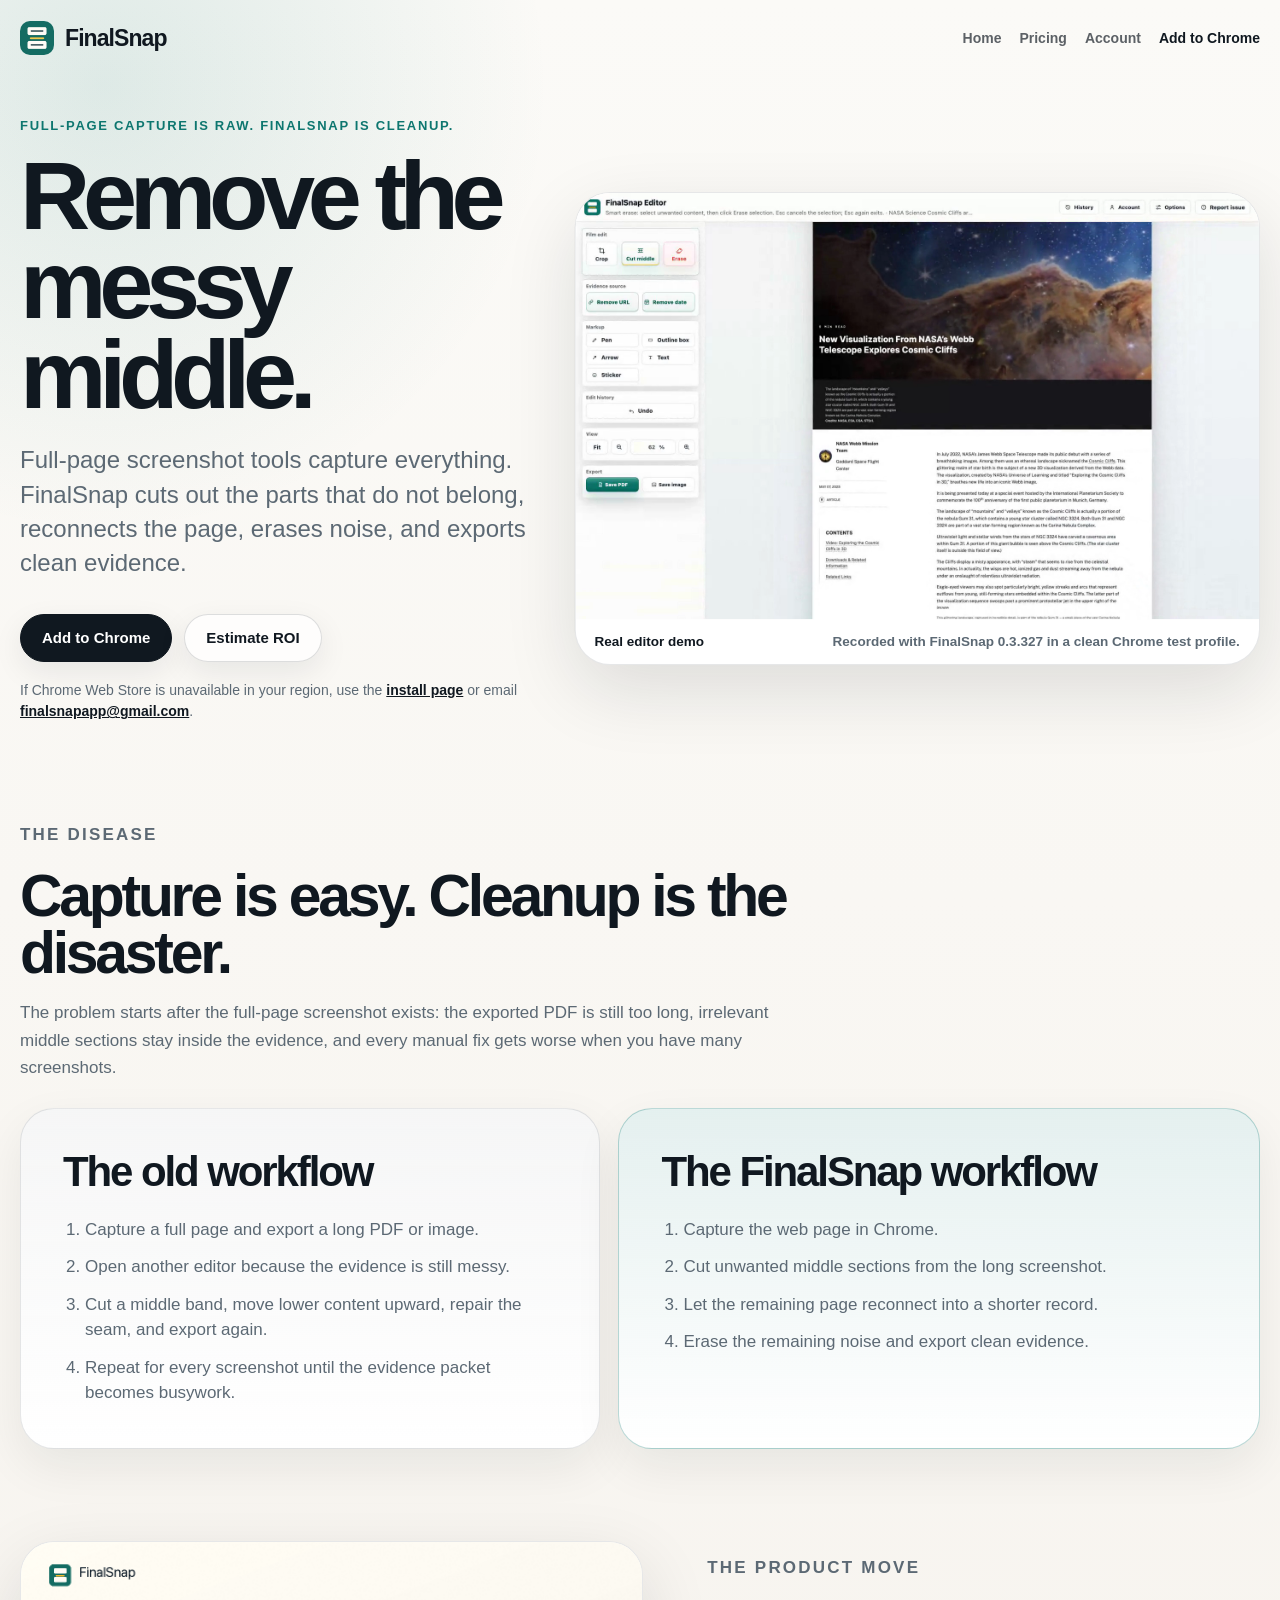
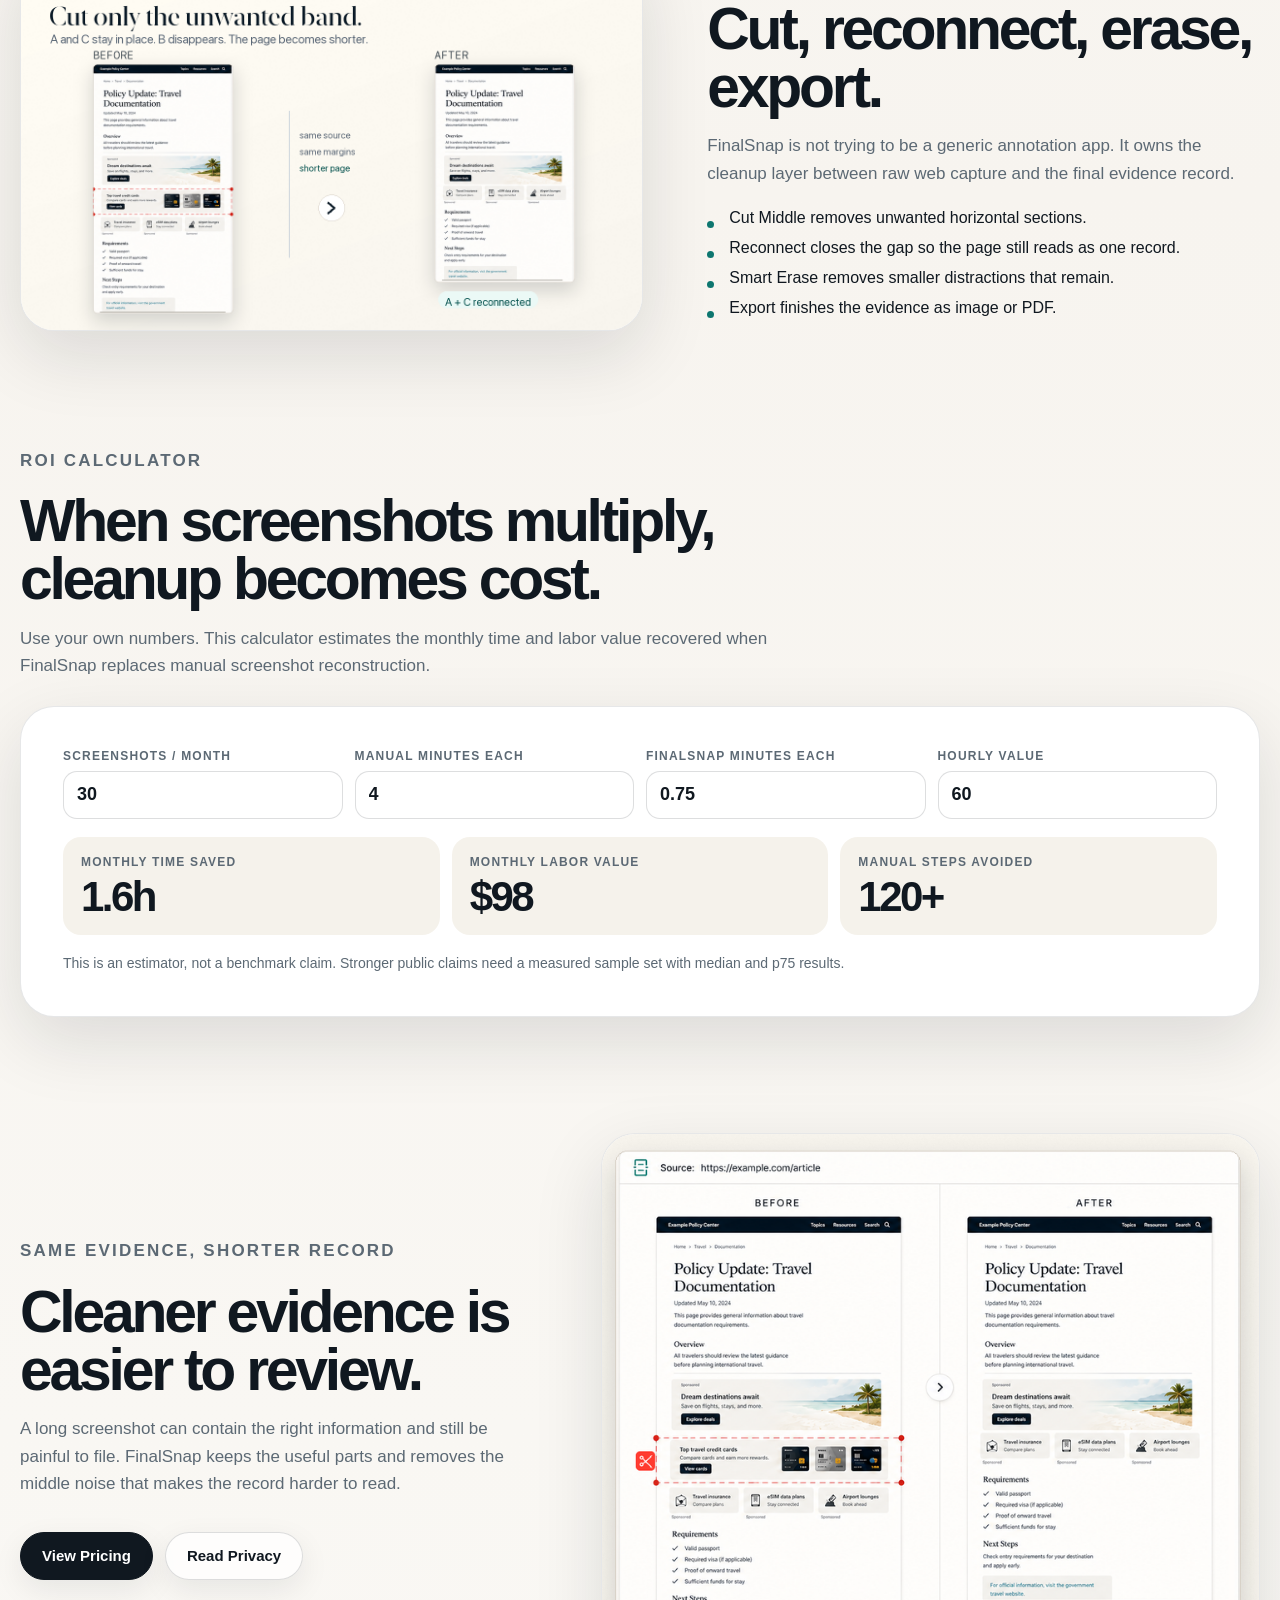
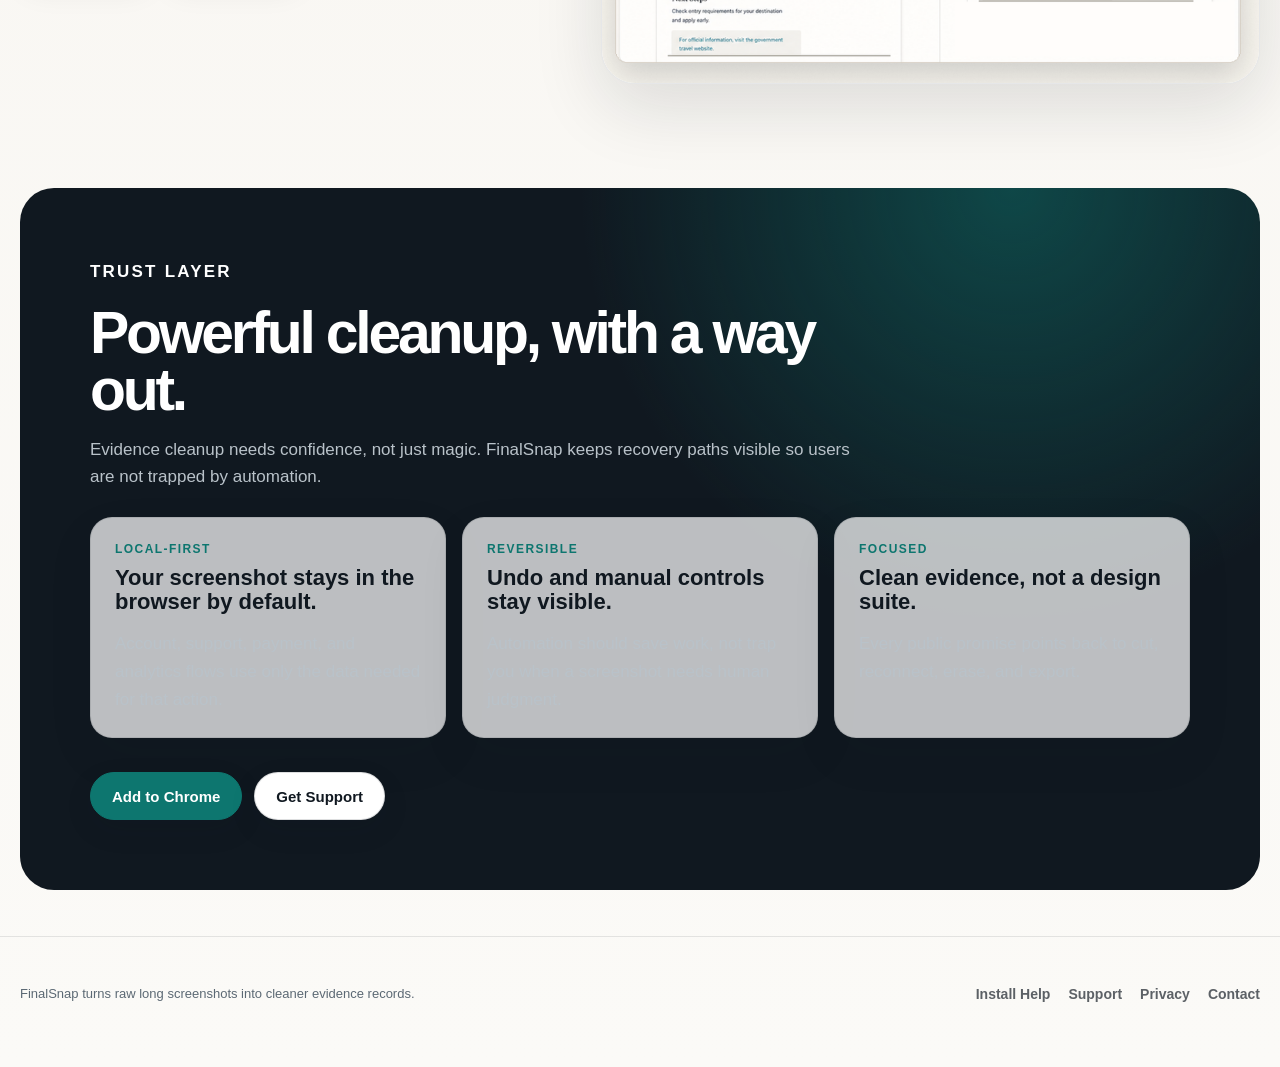
==== index.html @ 55976938 "Sync FinalSnap hero demo cache bust" ====
<!doctype html>
<html lang="en">
  <head>
    <meta charset="utf-8">
    <meta name="viewport" content="width=device-width, initial-scale=1">
    <title>FinalSnap | Remove the Messy Middle</title>
    <meta name="description" content="FinalSnap cleans long web screenshots: cut unwanted middle sections, reconnect the page, erase noise, and export evidence as PDF or image.">
    <link rel="canonical" href="https://finalsnap.cc/">
    <meta property="og:type" content="website">
    <meta property="og:title" content="FinalSnap | Remove the Messy Middle">
    <meta property="og:description" content="Full-page screenshots capture everything. FinalSnap turns them into clean evidence.">
    <meta property="og:url" content="https://finalsnap.cc/">
    <meta property="og:image" content="https://finalsnap.cc/assets/finalsnap-marquee.png">
    <meta name="twitter:card" content="summary_large_image">
    <meta name="twitter:title" content="FinalSnap | Remove the Messy Middle">
    <meta name="twitter:description" content="Cut, reconnect, erase, and export clean evidence from long web screenshots.">
    <meta name="twitter:image" content="https://finalsnap.cc/assets/finalsnap-marquee.png">
    <link rel="icon" href="assets/store-icon-128.png">
    <link rel="stylesheet" href="assets/site.css">
    <script type="application/ld+json">
      {
        "@context": "https://schema.org",
        "@type": "SoftwareApplication",
        "name": "FinalSnap",
        "applicationCategory": "BrowserApplication",
        "operatingSystem": "Chrome",
        "description": "FinalSnap cleans long web screenshots by cutting unwanted middle sections, reconnecting the page, erasing visual noise, and exporting evidence as PDF or image.",
        "image": "https://finalsnap.cc/assets/finalsnap-marquee.png",
        "url": "https://finalsnap.cc/",
        "softwareVersion": "0.3.327",
        "downloadUrl": "https://chromewebstore.google.com/detail/finalsnap/fbplgmgpdnogfbifbcmcadhfnnbcifcd",
        "offers": {
          "@type": "Offer",
          "price": "0",
          "priceCurrency": "USD"
        }
      }
    </script>
  </head>
  <body>
    <div class="site-shell">
      <header class="wrap">
        <nav class="site-nav" aria-label="Primary">
          <a class="brand" href="./" aria-label="FinalSnap home">
            <img src="assets/store-icon-128.png" alt="">
            <span>FinalSnap</span>
          </a>
          <div class="nav-links">
            <a href="./">Home</a>
            <a href="pricing.html">Pricing</a>
            <a href="https://finalsnap.cc/account?from=nav" data-account-link="nav">Account</a>
            <a class="store-link" href="https://chromewebstore.google.com/detail/finalsnap/fbplgmgpdnogfbifbcmcadhfnnbcifcd" rel="noopener">Add to Chrome</a>
          </div>
        </nav>
      </header>

      <main>
        <section id="demo" class="hero">
          <div class="wrap hero-grid">
            <div class="hero-copy">
              <p class="eyebrow">Full-page capture is raw. FinalSnap is cleanup.</p>
              <h1 class="display">Remove the messy middle.</h1>
              <p class="lead">
                Full-page screenshot tools capture everything. FinalSnap cuts
                out the parts that do not belong, reconnects the page, erases
                noise, and exports clean evidence.
              </p>
              <div class="actions">
                <a class="button primary" href="https://chromewebstore.google.com/detail/finalsnap/fbplgmgpdnogfbifbcmcadhfnnbcifcd" rel="noopener">Add to Chrome</a>
                <a class="button" href="#roi">Estimate ROI</a>
              </div>
              <p class="note">
                If Chrome Web Store is unavailable in your region, use the
                <a href="chrome-extension.html">install page</a> or email
                <a href="mailto:finalsnapapp@gmail.com?subject=FinalSnap%20install%20help">finalsnapapp@gmail.com</a>.
              </p>
            </div>
            <div class="media-card hero-demo" aria-label="FinalSnap real editor demo on a real webpage capture">
              <div class="media-zoom is-cinematic">
                <video autoplay muted loop playsinline poster="assets/finalsnap-real-plugin-demo-v1-poster.png?v=20260524-cut620-icons">
                  <source src="assets/finalsnap-real-plugin-demo-v1.mp4?v=20260524-cut620-icons" type="video/mp4">
                </video>
              </div>
              <div class="media-caption">
                <strong>Real editor demo</strong>
                <span>Recorded with FinalSnap 0.3.327 in a clean Chrome test profile.</span>
              </div>
            </div>
          </div>
        </section>

        <section class="section compact">
          <div class="wrap">
            <div class="section-heading">
              <p class="eyebrow">The disease</p>
              <h2>Capture is easy. Cleanup is the disaster.</h2>
              <p>
                The problem starts after the full-page screenshot exists:
                the exported PDF is still too long, irrelevant middle sections
                stay inside the evidence, and every manual fix gets worse when
                you have many screenshots.
              </p>
            </div>
            <div class="story-grid">
              <article class="story-panel negative">
                <h3>The old workflow</h3>
                <ol>
                  <li>Capture a full page and export a long PDF or image.</li>
                  <li>Open another editor because the evidence is still messy.</li>
                  <li>Cut a middle band, move lower content upward, repair the seam, and export again.</li>
                  <li>Repeat for every screenshot until the evidence packet becomes busywork.</li>
                </ol>
              </article>
              <article class="story-panel positive">
                <h3>The FinalSnap workflow</h3>
                <ol>
                  <li>Capture the web page in Chrome.</li>
                  <li>Cut unwanted middle sections from the long screenshot.</li>
                  <li>Let the remaining page reconnect into a shorter record.</li>
                  <li>Erase the remaining noise and export clean evidence.</li>
                </ol>
              </article>
            </div>
          </div>
        </section>

        <section class="section">
          <div class="wrap split reverse">
            <div class="media-card">
              <img src="assets/cut-reconnect-export.png" alt="FinalSnap workflow showing Cut Middle, reconnect, and export.">
            </div>
            <div class="split-copy">
              <p class="eyebrow">The product move</p>
              <h2>Cut, reconnect, erase, export.</h2>
              <p>
                FinalSnap is not trying to be a generic annotation app. It owns
                the cleanup layer between raw web capture and the final evidence
                record.
              </p>
              <ul class="bullets">
                <li>Cut Middle removes unwanted horizontal sections.</li>
                <li>Reconnect closes the gap so the page still reads as one record.</li>
                <li>Smart Erase removes smaller distractions that remain.</li>
                <li>Export finishes the evidence as image or PDF.</li>
              </ul>
            </div>
          </div>
        </section>

        <section id="roi" class="section">
          <div class="wrap">
            <div class="section-heading">
              <p class="eyebrow">ROI calculator</p>
              <h2>When screenshots multiply, cleanup becomes cost.</h2>
              <p>
                Use your own numbers. This calculator estimates the monthly
                time and labor value recovered when FinalSnap replaces manual
                screenshot reconstruction.
              </p>
            </div>
            <div class="roi-card">
              <div class="roi-grid">
                <div class="roi-field">
                  <label for="roiScreenshots">Screenshots / month</label>
                  <input id="roiScreenshots" type="number" min="1" value="30">
                </div>
                <div class="roi-field">
                  <label for="roiManual">Manual minutes each</label>
                  <input id="roiManual" type="number" min="0" step="0.25" value="4">
                </div>
                <div class="roi-field">
                  <label for="roiFinalSnap">FinalSnap minutes each</label>
                  <input id="roiFinalSnap" type="number" min="0" step="0.25" value="0.75">
                </div>
                <div class="roi-field">
                  <label for="roiRate">Hourly value</label>
                  <input id="roiRate" type="number" min="0" step="5" value="60">
                </div>
              </div>
              <div class="roi-results" aria-live="polite">
                <div class="roi-result">
                  <span>Monthly time saved</span>
                  <strong id="roiHours">1.6h</strong>
                </div>
                <div class="roi-result">
                  <span>Monthly labor value</span>
                  <strong id="roiValue">$98</strong>
                </div>
                <div class="roi-result">
                  <span>Manual steps avoided</span>
                  <strong id="roiSteps">120+</strong>
                </div>
              </div>
              <p class="note">
                This is an estimator, not a benchmark claim. Stronger public
                claims need a measured sample set with median and p75 results.
              </p>
            </div>
          </div>
        </section>

        <section class="section">
          <div class="wrap split">
            <div class="split-copy">
              <p class="eyebrow">Same evidence, shorter record</p>
              <h2>Cleaner evidence is easier to review.</h2>
              <p>
                A long screenshot can contain the right information and still be
                painful to file. FinalSnap keeps the useful parts and removes
                the middle noise that makes the record harder to read.
              </p>
              <div class="actions">
                <a class="button primary" href="pricing.html">View Pricing</a>
                <a class="button" href="privacy.html">Read Privacy</a>
              </div>
            </div>
            <div class="media-card">
              <img src="assets/before-after-comparison.png" alt="Before and after comparison showing a long screenshot turned into a shorter clean record.">
            </div>
          </div>
        </section>

        <section class="wrap">
          <div class="dark-band">
            <div class="section-heading">
              <p class="eyebrow">Trust layer</p>
              <h2>Powerful cleanup, with a way out.</h2>
              <p>
                Evidence cleanup needs confidence, not just magic. FinalSnap
                keeps recovery paths visible so users are not trapped by automation.
              </p>
            </div>
            <div class="card-grid">
              <article class="card">
                <span>Local-first</span>
                <h3>Your screenshot stays in the browser by default.</h3>
                <p>Account, support, payment, and analytics flows use only the data needed for that action.</p>
              </article>
              <article class="card">
                <span>Reversible</span>
                <h3>Undo and manual controls stay visible.</h3>
                <p>Automation should save work, not trap you when a screenshot needs human judgment.</p>
              </article>
              <article class="card">
                <span>Focused</span>
                <h3>Clean evidence, not a design suite.</h3>
                <p>Every public promise points back to cut, reconnect, erase, and export.</p>
              </article>
            </div>
            <div class="actions">
              <a class="button primary" href="https://chromewebstore.google.com/detail/finalsnap/fbplgmgpdnogfbifbcmcadhfnnbcifcd" rel="noopener">Add to Chrome</a>
              <a class="button" href="support.html">Get Support</a>
            </div>
          </div>
        </section>
      </main>

      <footer class="site-footer">
        <div class="wrap">
          <p class="fineprint">FinalSnap turns raw long screenshots into cleaner evidence records.</p>
          <div class="footer-links">
            <a href="chrome-extension.html">Install Help</a>
            <a href="support.html">Support</a>
            <a href="privacy.html">Privacy</a>
            <a href="mailto:finalsnapapp@gmail.com">Contact</a>
          </div>
        </div>
      </footer>
    </div>
    <script>
      (function () {
        var DEFAULT_ACCOUNT_SERVER = "https://finalsnap.cc";

        function normalizeBaseUrl(value) {
          try {
            var url = new URL(String(value || ""));
            if (url.protocol !== "http:" && url.protocol !== "https:") {
              return "";
            }
            return url.origin;
          } catch (_error) {
            return "";
          }
        }

        function isLoopbackOrigin(origin) {
          try {
            var url = new URL(String(origin || ""));
            var host = String(url.hostname || "").toLowerCase();
            return host === "localhost" || host === "127.0.0.1" || host === "::1";
          } catch (_error) {
            return false;
          }
        }

        function isPublicPageContext() {
          var host = String(window.location.hostname || "").toLowerCase();
          return host === "finalsnap.cc"
            || host === "www.finalsnap.cc"
            || host === "hummingbirdteam.github.io";
        }

        function resolveAccountServerBase() {
          var stored = "";
          try {
            stored = window.localStorage.getItem("finalsnapAccountServerBaseUrl") || "";
          } catch (_error) {
            stored = "";
          }
          var requested = normalizeBaseUrl(stored || DEFAULT_ACCOUNT_SERVER);
          if (isPublicPageContext() && isLoopbackOrigin(requested)) {
            return DEFAULT_ACCOUNT_SERVER;
          }
          return requested || DEFAULT_ACCOUNT_SERVER;
        }

        function buildAccountUrl(source) {
          var url = new URL("/account", resolveAccountServerBase());
          if (source) {
            url.searchParams.set("from", source);
          }
          return url.toString();
        }

        document.querySelectorAll("[data-account-link]").forEach(function (link) {
          link.href = buildAccountUrl(link.getAttribute("data-account-link") || "home");
        });

        var screenshots = document.getElementById("roiScreenshots");
        var manual = document.getElementById("roiManual");
        var finalsnap = document.getElementById("roiFinalSnap");
        var rate = document.getElementById("roiRate");
        var hours = document.getElementById("roiHours");
        var value = document.getElementById("roiValue");
        var steps = document.getElementById("roiSteps");

        function toNumber(input, fallback) {
          var parsed = Number(input && input.value);
          return Number.isFinite(parsed) ? Math.max(0, parsed) : fallback;
        }

        function updateRoi() {
          var count = toNumber(screenshots, 0);
          var manualMinutes = toNumber(manual, 0);
          var finalsnapMinutes = toNumber(finalsnap, 0);
          var hourlyRate = toNumber(rate, 0);
          var savedMinutes = Math.max(0, (manualMinutes - finalsnapMinutes) * count);
          var savedHours = savedMinutes / 60;
          var laborValue = savedHours * hourlyRate;
          var avoidedSteps = Math.round(count * 4);
          hours.textContent = savedHours >= 10 ? savedHours.toFixed(0) + "h" : savedHours.toFixed(1) + "h";
          value.textContent = "$" + Math.round(laborValue).toLocaleString();
          steps.textContent = avoidedSteps.toLocaleString() + "+";
        }

        [screenshots, manual, finalsnap, rate].forEach(function (input) {
          if (input) {
            input.addEventListener("input", updateRoi);
          }
        });
        updateRoi();
      }());
    </script>
  </body>
</html>
---- assets/site.css ----
:root {
  color-scheme: light;
  --ink: #101820;
  --muted: #5c6974;
  --soft: #edf1f4;
  --line: #dfe6eb;
  --paper: #fbfaf7;
  --card: #ffffff;
  --dark: #101820;
  --dark-muted: #b9c2c9;
  --accent: #0d766f;
  --accent-ink: #ffffff;
  --warm: #f4eee4;
  --radius-lg: 34px;
  --radius-md: 22px;
  --shadow: 0 24px 70px rgba(16, 24, 32, 0.12);
  --max: 1240px;
}

* {
  box-sizing: border-box;
}

html {
  scroll-behavior: smooth;
}

body {
  margin: 0;
  background:
    radial-gradient(circle at 8% 2%, rgba(13, 118, 111, 0.12), transparent 28rem),
    linear-gradient(180deg, #fbfaf7 0%, #f7f4ef 42%, #fbfaf7 100%);
  color: var(--ink);
  font-family: "Helvetica Neue", Helvetica, "Avenir Next", sans-serif;
}

img,
video {
  display: block;
  max-width: 100%;
}

a {
  color: inherit;
}

.site-shell {
  min-height: 100vh;
}

.wrap {
  width: min(var(--max), calc(100% - 40px));
  margin: 0 auto;
}

.site-nav {
  display: flex;
  align-items: center;
  justify-content: space-between;
  min-height: 76px;
  gap: 22px;
}

.brand {
  display: inline-flex;
  align-items: center;
  gap: 11px;
  color: var(--ink);
  font-size: 23px;
  font-weight: 800;
  letter-spacing: -0.04em;
  text-decoration: none;
}

.brand img {
  width: 34px;
  height: 34px;
  border-radius: 10px;
}

.nav-links,
.footer-links {
  display: flex;
  align-items: center;
  flex-wrap: wrap;
  justify-content: flex-end;
  gap: 18px;
}

.nav-links a,
.footer-links a {
  color: rgba(16, 24, 32, 0.68);
  font-size: 14px;
  font-weight: 700;
  text-decoration: none;
}

.nav-links a:hover,
.footer-links a:hover {
  color: var(--ink);
}

.nav-links .store-link {
  color: var(--ink);
}

.hero {
  padding: 42px 0 64px;
}

.hero-grid,
.split {
  display: grid;
  grid-template-columns: minmax(0, 0.88fr) minmax(380px, 1.12fr);
  align-items: center;
  gap: clamp(28px, 5vw, 72px);
}

.hero-copy {
  max-width: 650px;
}

.eyebrow {
  margin: 0 0 18px;
  color: var(--accent);
  font-size: 13px;
  font-weight: 900;
  letter-spacing: 0.13em;
  text-transform: uppercase;
}

.display {
  margin: 0;
  color: var(--ink);
  font-family: "Helvetica Neue", Helvetica, "Avenir Next", sans-serif;
  font-size: clamp(54px, 7.6vw, 106px);
  font-weight: 800;
  letter-spacing: -0.075em;
  line-height: 0.92;
}

.page-title {
  margin: 0;
  color: var(--ink);
  font-family: "Helvetica Neue", Helvetica, "Avenir Next", sans-serif;
  font-size: clamp(42px, 6vw, 82px);
  font-weight: 900;
  letter-spacing: -0.06em;
  line-height: 0.95;
}

.lead {
  margin: 24px 0 0;
  max-width: 660px;
  color: var(--muted);
  font-size: clamp(19px, 2vw, 24px);
  line-height: 1.42;
}

.actions {
  display: flex;
  flex-wrap: wrap;
  gap: 12px;
  margin: 34px 0 0;
}

.button {
  display: inline-flex;
  align-items: center;
  justify-content: center;
  min-height: 48px;
  padding: 0 21px;
  border: 1px solid rgba(16, 24, 32, 0.14);
  border-radius: 999px;
  background: rgba(255, 255, 255, 0.72);
  color: var(--ink);
  font-size: 15px;
  font-weight: 800;
  text-decoration: none;
  box-shadow: 0 10px 30px rgba(16, 24, 32, 0.08);
}

.button.primary {
  border-color: var(--dark);
  background: var(--dark);
  color: #fff;
}

.button.accent {
  border-color: var(--accent);
  background: var(--accent);
  color: var(--accent-ink);
}

.button:hover {
  transform: translateY(-1px);
}

.note {
  margin: 18px 0 0;
  color: var(--muted);
  font-size: 14px;
  line-height: 1.55;
}

.note a {
  color: var(--ink);
  font-weight: 800;
}

.media-card {
  overflow: hidden;
  border: 1px solid rgba(16, 24, 32, 0.1);
  border-radius: var(--radius-lg);
  background: #fff;
  box-shadow: var(--shadow);
}

.media-card video,
.media-card img {
  width: 100%;
  height: auto;
}

.hero-demo {
  transform: translateY(8px) scale(1.04);
  transform-origin: center right;
}

.media-zoom {
  overflow: hidden;
  background: #fff;
}

.media-zoom video {
  transform: scale(1.16);
  transform-origin: center;
}

.media-zoom.is-cinematic video {
  transform: none;
}

.media-caption {
  display: flex;
  align-items: center;
  justify-content: space-between;
  gap: 16px;
  padding: 14px 18px;
  color: var(--muted);
  font-size: 13px;
  font-weight: 700;
}

.media-caption strong {
  color: var(--ink);
}

.section {
  padding: 58px 0;
}

.section.compact {
  padding: 34px 0;
}

.section-heading {
  max-width: 780px;
  margin-bottom: 26px;
}

.section-heading h2,
.split-copy h2,
.legal h2 {
  margin: 0;
  color: var(--ink);
  font-family: "Helvetica Neue", Helvetica, "Avenir Next", sans-serif;
  font-size: clamp(32px, 4.6vw, 60px);
  font-weight: 900;
  letter-spacing: -0.055em;
  line-height: 0.98;
}

.section-heading p,
.split-copy p,
.card p,
.plan p,
.legal p,
.legal li {
  color: var(--muted);
  font-size: 17px;
  line-height: 1.62;
}

.proof-strip {
  display: grid;
  grid-template-columns: repeat(4, 1fr);
  gap: 12px;
  margin-top: 40px;
}

.story-grid {
  display: grid;
  grid-template-columns: minmax(0, 0.95fr) minmax(0, 1.05fr);
  gap: 18px;
}

.story-panel {
  border: 1px solid rgba(16, 24, 32, 0.1);
  border-radius: var(--radius-lg);
  background: rgba(255, 255, 255, 0.74);
  padding: clamp(24px, 4vw, 42px);
  box-shadow: 0 18px 48px rgba(16, 24, 32, 0.07);
}

.story-panel.negative {
  background:
    linear-gradient(180deg, rgba(16, 24, 32, 0.04), rgba(255, 255, 255, 0.72)),
    #fff;
}

.story-panel.positive {
  border-color: rgba(13, 118, 111, 0.28);
  background:
    linear-gradient(180deg, rgba(13, 118, 111, 0.11), rgba(255, 255, 255, 0.74)),
    #fff;
}

.story-panel h3 {
  margin: 0;
  font-size: clamp(26px, 4vw, 42px);
  line-height: 1;
  letter-spacing: -0.05em;
}

.story-panel ol,
.story-panel ul {
  margin: 24px 0 0;
  padding-left: 22px;
}

.story-panel li {
  margin-top: 12px;
  color: var(--muted);
  font-size: 17px;
  line-height: 1.5;
}

.roi-card {
  border: 1px solid rgba(16, 24, 32, 0.1);
  border-radius: var(--radius-lg);
  background: #fff;
  padding: clamp(24px, 4vw, 42px);
  box-shadow: var(--shadow);
}

.roi-grid {
  display: grid;
  grid-template-columns: repeat(4, 1fr);
  gap: 12px;
}

.roi-field {
  display: grid;
  gap: 8px;
}

.roi-field label {
  color: var(--muted);
  font-size: 12px;
  font-weight: 900;
  letter-spacing: 0.1em;
  text-transform: uppercase;
}

.roi-field input {
  width: 100%;
  min-height: 48px;
  border: 1px solid rgba(16, 24, 32, 0.14);
  border-radius: 14px;
  padding: 0 13px;
  color: var(--ink);
  font: inherit;
  font-size: 18px;
  font-weight: 800;
}

.roi-results {
  display: grid;
  grid-template-columns: repeat(3, 1fr);
  gap: 12px;
  margin-top: 18px;
}

.roi-result {
  border-radius: 18px;
  background: #f5f2eb;
  padding: 18px;
}

.roi-result span {
  display: block;
  color: var(--muted);
  font-size: 12px;
  font-weight: 900;
  letter-spacing: 0.1em;
  text-transform: uppercase;
}

.roi-result strong {
  display: block;
  margin-top: 8px;
  color: var(--ink);
  font-size: clamp(25px, 4vw, 42px);
  letter-spacing: -0.06em;
  line-height: 0.95;
}

.proof-item,
.card,
.plan,
.summary-card {
  border: 1px solid rgba(16, 24, 32, 0.1);
  border-radius: var(--radius-md);
  background: rgba(255, 255, 255, 0.72);
  box-shadow: 0 18px 48px rgba(16, 24, 32, 0.07);
}

.proof-item {
  padding: 18px;
}

.proof-item span,
.card span,
.plan .label {
  display: block;
  margin-bottom: 10px;
  color: var(--accent);
  font-size: 12px;
  font-weight: 900;
  letter-spacing: 0.12em;
  text-transform: uppercase;
}

.proof-item strong,
.card h3,
.plan h2,
.summary-card strong {
  display: block;
  margin: 0;
  color: var(--ink);
  font-size: 22px;
  line-height: 1.08;
}

.proof-item p {
  margin: 10px 0 0;
  color: var(--muted);
  font-size: 14px;
  line-height: 1.45;
}

.card-grid,
.plan-grid,
.summary-grid {
  display: grid;
  grid-template-columns: repeat(3, 1fr);
  gap: 16px;
}

.card,
.plan,
.summary-card {
  padding: 24px;
}

.card p,
.plan p,
.summary-card p {
  margin-bottom: 0;
}

.split.reverse {
  grid-template-columns: minmax(360px, 1.06fr) minmax(0, 0.94fr);
}

.dark-band {
  margin: 46px 0;
  padding: clamp(34px, 6vw, 70px);
  border-radius: var(--radius-lg);
  background:
    radial-gradient(circle at 80% 0%, rgba(13, 118, 111, 0.5), transparent 27rem),
    #101820;
  color: #fff;
  overflow: hidden;
}

.dark-band h2,
.dark-band .eyebrow {
  color: #fff;
}

.dark-band p,
.dark-band li {
  color: var(--dark-muted);
}

.dark-band .button {
  background: #fff;
  color: var(--ink);
}

.dark-band .button.primary {
  background: var(--accent);
  border-color: var(--accent);
  color: #fff;
}

.bullets {
  margin: 22px 0 0;
  padding: 0;
  list-style: none;
}

.bullets li {
  margin-top: 12px;
  padding-left: 22px;
  position: relative;
}

.bullets li::before {
  content: "";
  position: absolute;
  left: 0;
  top: 0.72em;
  width: 7px;
  height: 7px;
  border-radius: 50%;
  background: var(--accent);
}

.plan {
  display: flex;
  flex-direction: column;
  min-height: 100%;
}

.plan.featured {
  background:
    linear-gradient(180deg, rgba(13, 118, 111, 0.1), rgba(255, 255, 255, 0.78)),
    #fff;
  border-color: rgba(13, 118, 111, 0.28);
}

.price-line {
  margin: 18px 0 0;
  font-size: 38px;
  font-weight: 900;
  letter-spacing: -0.05em;
}

.price-line span {
  color: var(--muted);
  font-size: 15px;
  font-weight: 800;
  letter-spacing: 0;
}

.plan .actions {
  margin-top: auto;
  padding-top: 26px;
}

.comparison {
  width: 100%;
  border-collapse: collapse;
  overflow: hidden;
  border: 1px solid rgba(16, 24, 32, 0.1);
  border-radius: var(--radius-md);
  background: rgba(255, 255, 255, 0.78);
  box-shadow: 0 18px 48px rgba(16, 24, 32, 0.07);
}

.comparison th,
.comparison td {
  padding: 17px 18px;
  border-bottom: 1px solid rgba(16, 24, 32, 0.08);
  color: var(--muted);
  text-align: left;
  vertical-align: top;
  font-size: 15px;
  line-height: 1.5;
}

.comparison th {
  color: var(--ink);
  font-size: 13px;
  font-weight: 900;
  letter-spacing: 0.1em;
  text-transform: uppercase;
}

.comparison tr:last-child td {
  border-bottom: 0;
}

.comparison strong {
  color: var(--ink);
}

.legal {
  max-width: 890px;
  margin: 0 auto;
  padding-bottom: 60px;
}

.legal section {
  padding: 26px 0;
  border-bottom: 1px solid rgba(16, 24, 32, 0.1);
}

.legal h2 {
  font-size: clamp(28px, 4vw, 44px);
}

.legal ul {
  padding-left: 22px;
}

.site-footer {
  padding: 34px 0 50px;
  border-top: 1px solid rgba(16, 24, 32, 0.1);
}

.site-footer .wrap {
  display: flex;
  align-items: center;
  justify-content: space-between;
  gap: 20px;
}

.fineprint {
  color: var(--muted);
  font-size: 13px;
  line-height: 1.5;
}

@media (max-width: 900px) {
  .site-nav {
    align-items: flex-start;
    flex-direction: column;
    padding: 18px 0 6px;
  }

  .nav-links {
    justify-content: flex-start;
    gap: 13px;
  }

  .hero-grid,
  .split,
  .split.reverse {
    grid-template-columns: 1fr;
  }

  .hero-demo {
    transform: none;
  }

  .proof-strip,
  .card-grid,
  .plan-grid,
  .summary-grid,
  .story-grid,
  .roi-grid,
  .roi-results {
    grid-template-columns: 1fr;
  }

  .site-footer .wrap {
    align-items: flex-start;
    flex-direction: column;
  }

  .footer-links {
    justify-content: flex-start;
  }
}

@media (max-width: 560px) {
  .wrap {
    width: min(100% - 28px, var(--max));
  }

  .hero {
    padding-top: 24px;
  }

  .display {
    font-size: clamp(54px, 19vw, 82px);
  }

  .button {
    width: 100%;
  }

  .media-caption {
    align-items: flex-start;
    flex-direction: column;
  }

  .comparison {
    display: block;
    overflow-x: auto;
    white-space: nowrap;
  }
}
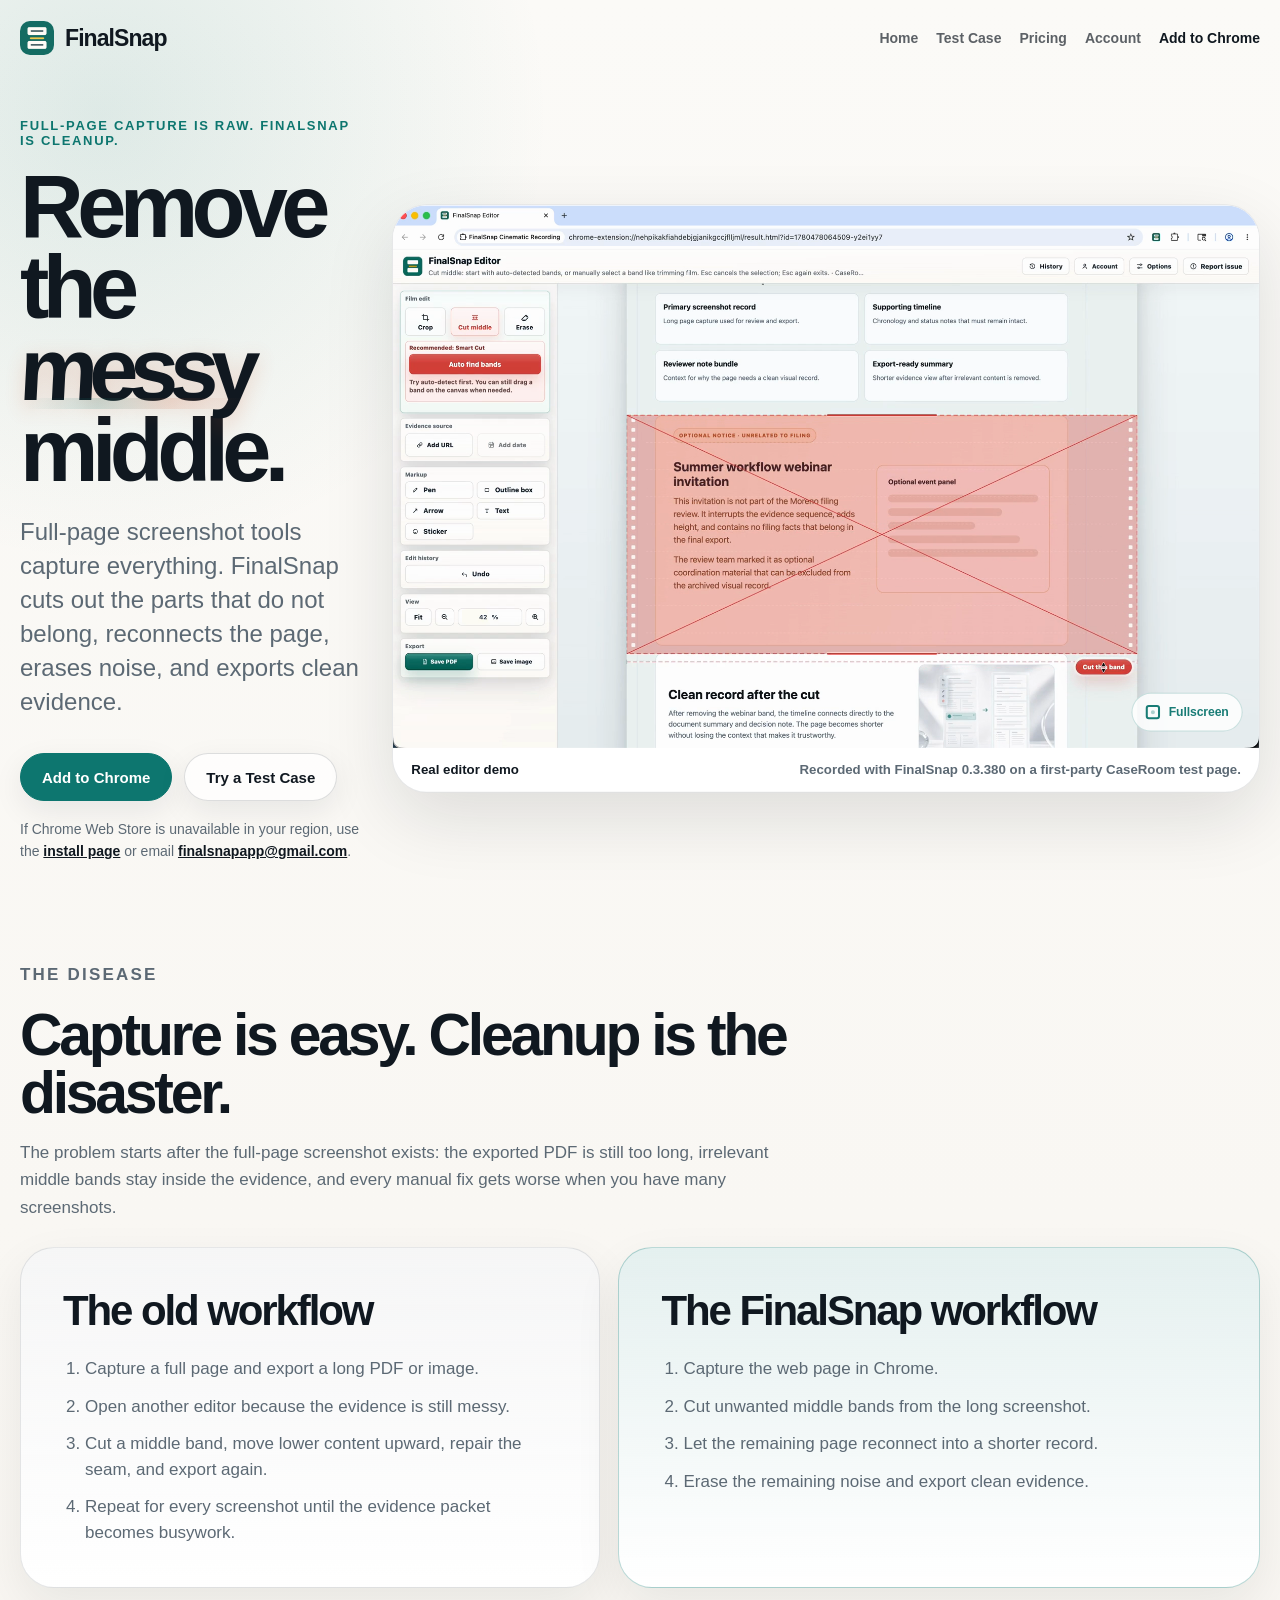
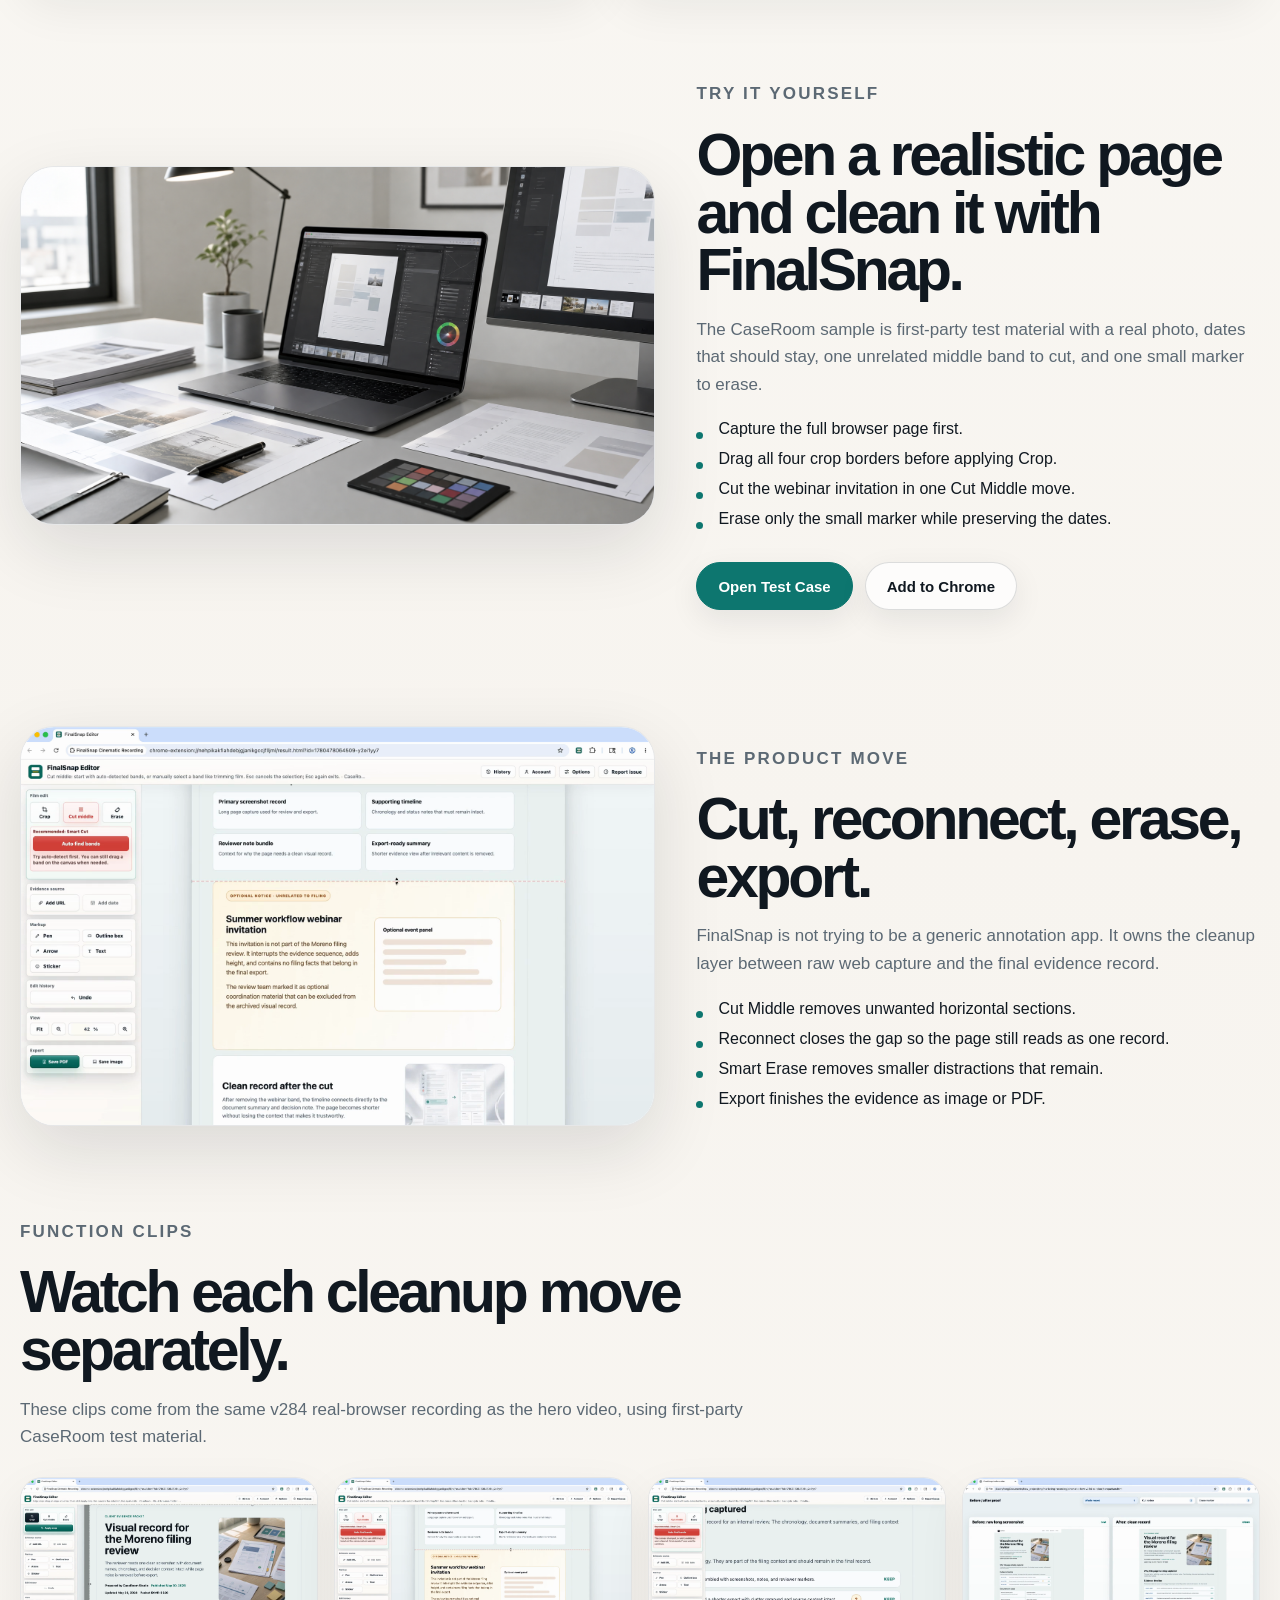
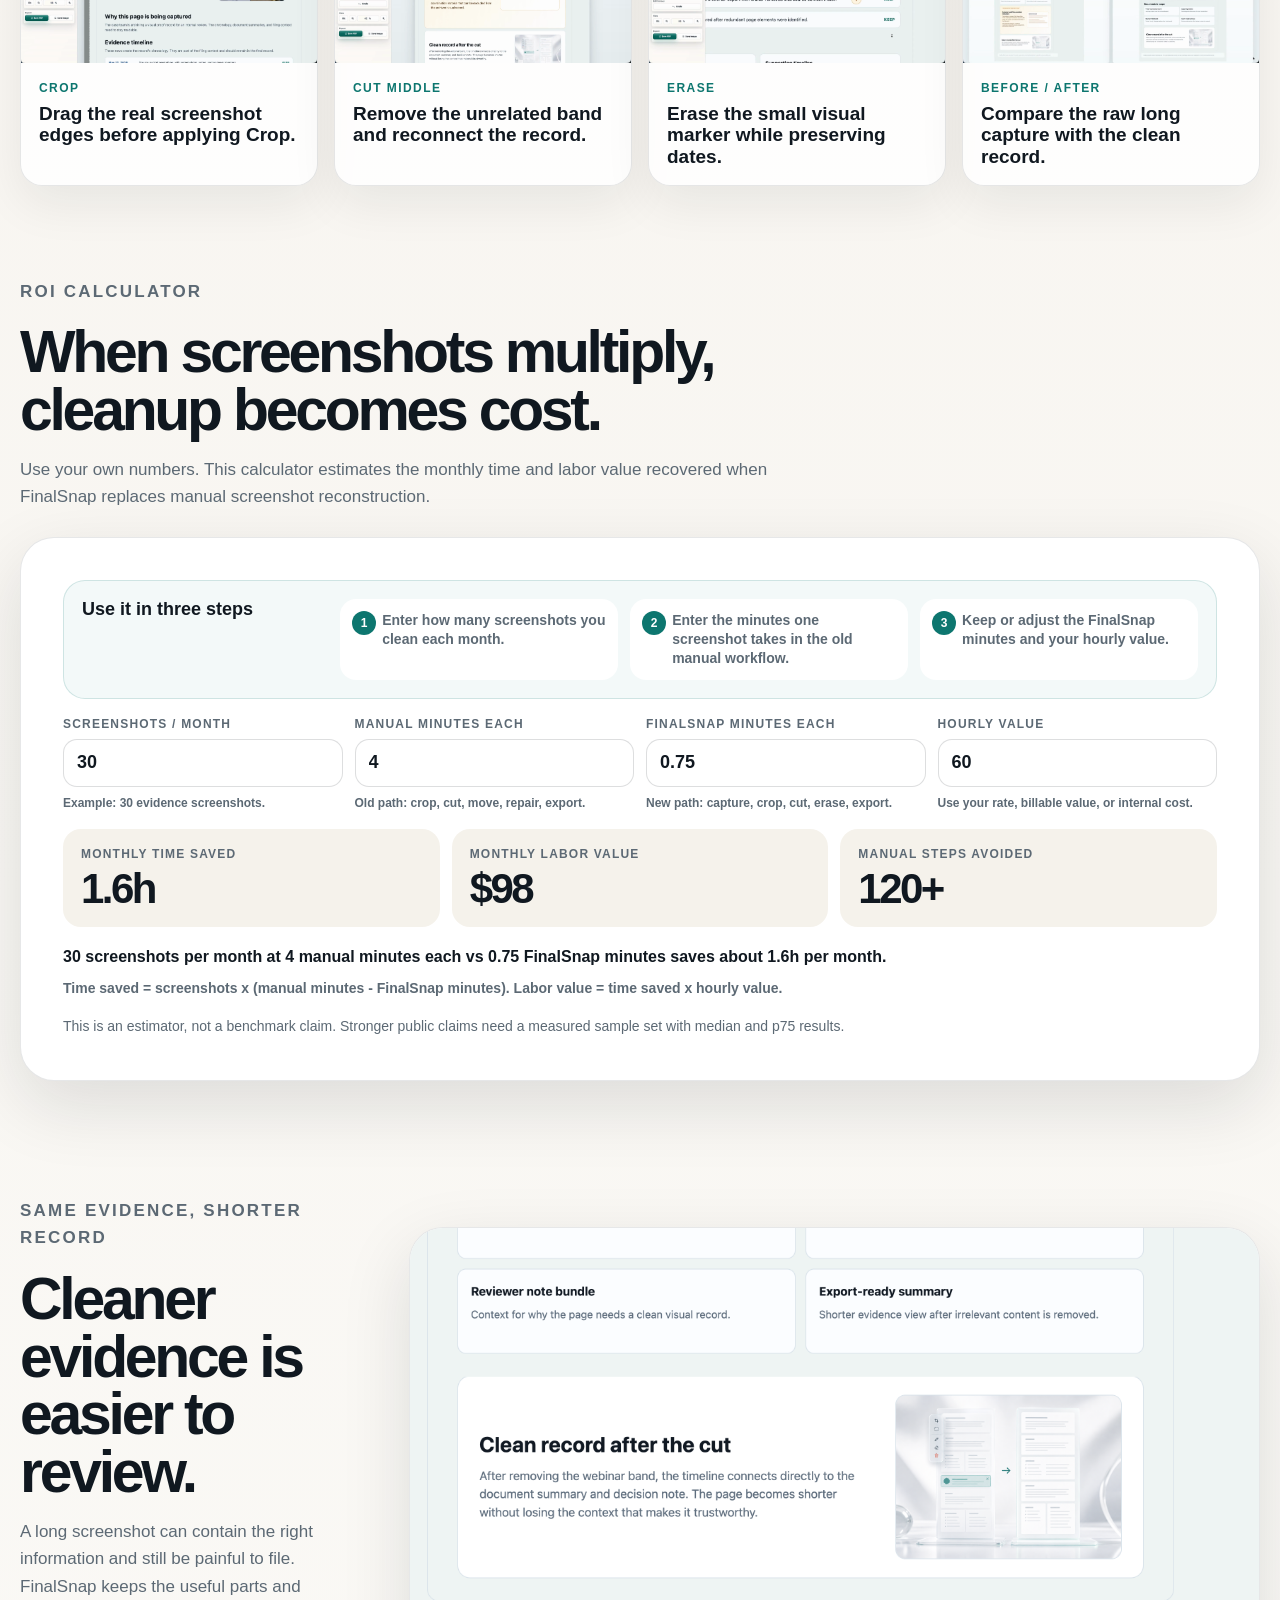
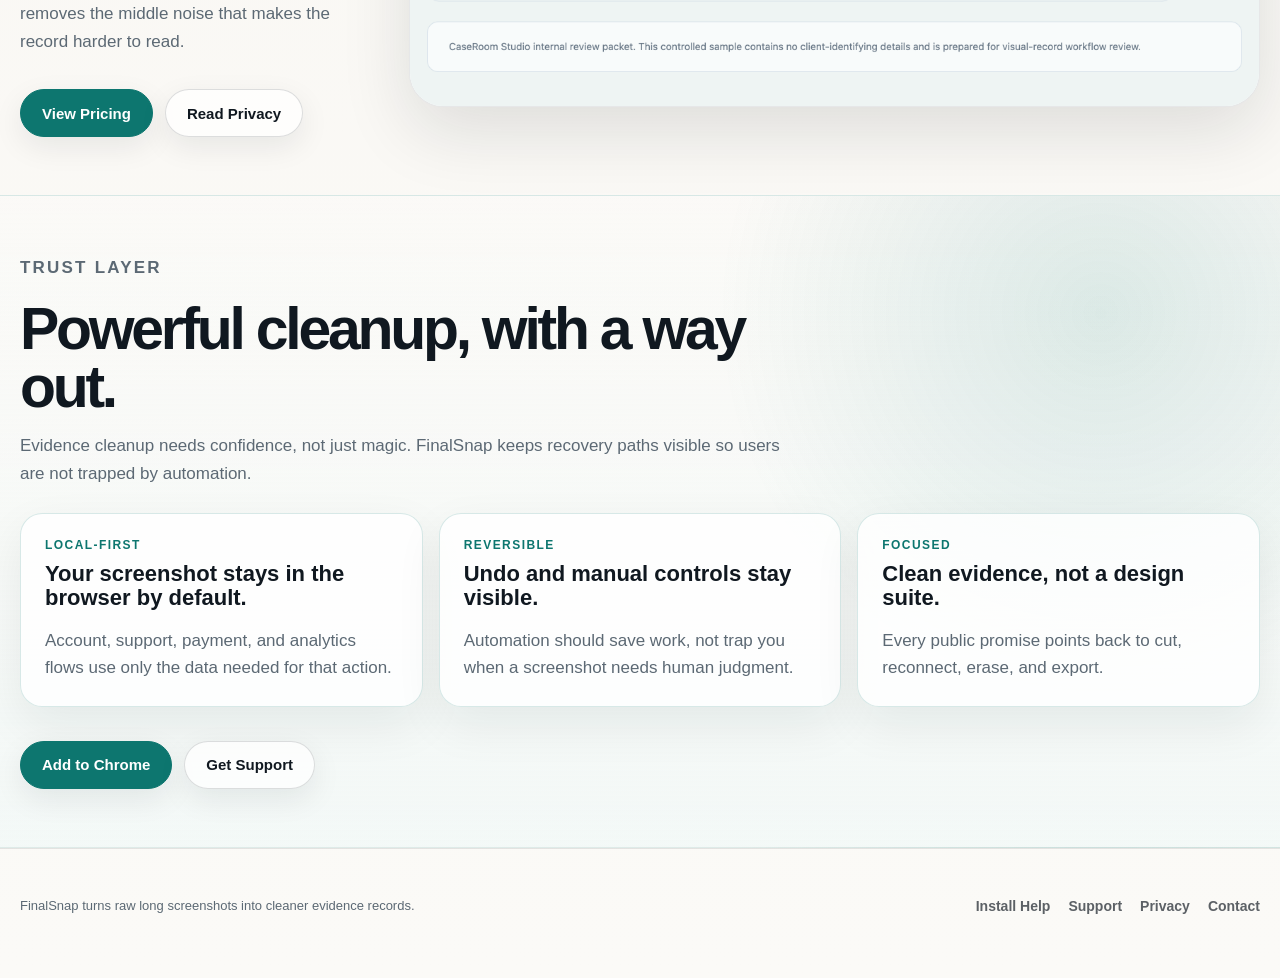
==== commit 430c01dd: "Sync v284 CaseRoom public site assets" ====
--- a/index.html
+++ b/index.html
@@ -4,7 +4,7 @@
     <meta charset="utf-8">
     <meta name="viewport" content="width=device-width, initial-scale=1">
     <title>FinalSnap | Remove the Messy Middle</title>
-    <meta name="description" content="FinalSnap cleans long web screenshots: cut unwanted middle sections, reconnect the page, erase noise, and export evidence as PDF or image.">
+    <meta name="description" content="FinalSnap cleans long web screenshots: cut unwanted middle bands, reconnect the page, erase noise, and export evidence as PDF or image.">
     <link rel="canonical" href="https://finalsnap.cc/">
     <meta property="og:type" content="website">
     <meta property="og:title" content="FinalSnap | Remove the Messy Middle">
@@ -16,7 +16,7 @@
     <meta name="twitter:description" content="Cut, reconnect, erase, and export clean evidence from long web screenshots.">
     <meta name="twitter:image" content="https://finalsnap.cc/assets/finalsnap-marquee.png">
     <link rel="icon" href="assets/store-icon-128.png">
-    <link rel="stylesheet" href="assets/site.css">
+    <link rel="stylesheet" href="assets/site.css?v=20260603-v284-site-audit">
     <script type="application/ld+json">
       {
         "@context": "https://schema.org",
@@ -24,10 +24,10 @@
         "name": "FinalSnap",
         "applicationCategory": "BrowserApplication",
         "operatingSystem": "Chrome",
-        "description": "FinalSnap cleans long web screenshots by cutting unwanted middle sections, reconnecting the page, erasing visual noise, and exporting evidence as PDF or image.",
+        "description": "FinalSnap cleans long web screenshots by cutting unwanted middle bands, reconnecting the page, erasing visual noise, and exporting evidence as PDF or image.",
         "image": "https://finalsnap.cc/assets/finalsnap-marquee.png",
         "url": "https://finalsnap.cc/",
-        "softwareVersion": "0.3.327",
+        "softwareVersion": "0.3.380",
         "downloadUrl": "https://chromewebstore.google.com/detail/finalsnap/fbplgmgpdnogfbifbcmcadhfnnbcifcd",
         "offers": {
           "@type": "Offer",
@@ -47,6 +47,7 @@
           </a>
           <div class="nav-links">
             <a href="./">Home</a>
+            <a href="cases/caseroom-visual-record/index.html">Test Case</a>
             <a href="pricing.html">Pricing</a>
             <a href="https://finalsnap.cc/account?from=nav" data-account-link="nav">Account</a>
             <a class="store-link" href="https://chromewebstore.google.com/detail/finalsnap/fbplgmgpdnogfbifbcmcadhfnnbcifcd" rel="noopener">Add to Chrome</a>
@@ -59,7 +60,11 @@
           <div class="wrap hero-grid">
             <div class="hero-copy">
               <p class="eyebrow">Full-page capture is raw. FinalSnap is cleanup.</p>
-              <h1 class="display">Remove the messy middle.</h1>
+              <h1 class="display">
+                <span>Remove</span>
+                <span>the <span class="messy-word" data-word="messy">messy</span></span>
+                <span>middle.</span>
+              </h1>
               <p class="lead">
                 Full-page screenshot tools capture everything. FinalSnap cuts
                 out the parts that do not belong, reconnects the page, erases
@@ -67,7 +72,7 @@
               </p>
               <div class="actions">
                 <a class="button primary" href="https://chromewebstore.google.com/detail/finalsnap/fbplgmgpdnogfbifbcmcadhfnnbcifcd" rel="noopener">Add to Chrome</a>
-                <a class="button" href="#roi">Estimate ROI</a>
+                <a class="button" href="cases/caseroom-visual-record/index.html">Try a Test Case</a>
               </div>
               <p class="note">
                 If Chrome Web Store is unavailable in your region, use the
@@ -75,15 +80,19 @@
                 <a href="mailto:finalsnapapp@gmail.com?subject=FinalSnap%20install%20help">finalsnapapp@gmail.com</a>.
               </p>
             </div>
-            <div class="media-card hero-demo" aria-label="FinalSnap real editor demo on a real webpage capture">
-              <div class="media-zoom is-cinematic">
-                <video autoplay muted loop playsinline poster="assets/finalsnap-real-plugin-demo-v1-poster.png?v=20260524-cut620-icons">
-                  <source src="assets/finalsnap-real-plugin-demo-v1.mp4?v=20260524-cut620-icons" type="video/mp4">
+            <div class="media-card hero-demo" aria-label="FinalSnap real editor demo on a first-party CaseRoom test page capture">
+              <div class="media-zoom is-cinematic hero-video-stage">
+                <video autoplay muted loop playsinline poster="assets/finalsnap-caseroom-workflow-v284-poster.png?v=20260603-v284">
+                  <source src="assets/finalsnap-caseroom-workflow-v284.mp4?v=20260603-v284" type="video/mp4">
                 </video>
+                <button class="video-fullscreen" type="button" aria-label="Watch FinalSnap demo fullscreen" data-fullscreen-target=".hero-video-stage">
+                  <span aria-hidden="true" class="fullscreen-corners"></span>
+                  <span>Fullscreen</span>
+                </button>
               </div>
               <div class="media-caption">
                 <strong>Real editor demo</strong>
-                <span>Recorded with FinalSnap 0.3.327 in a clean Chrome test profile.</span>
+                <span>Recorded with FinalSnap 0.3.380 on a first-party CaseRoom test page.</span>
               </div>
             </div>
           </div>
@@ -96,7 +105,7 @@
               <h2>Capture is easy. Cleanup is the disaster.</h2>
               <p>
                 The problem starts after the full-page screenshot exists:
-                the exported PDF is still too long, irrelevant middle sections
+                the exported PDF is still too long, irrelevant middle bands
                 stay inside the evidence, and every manual fix gets worse when
                 you have many screenshots.
               </p>
@@ -115,7 +124,7 @@
                 <h3>The FinalSnap workflow</h3>
                 <ol>
                   <li>Capture the web page in Chrome.</li>
-                  <li>Cut unwanted middle sections from the long screenshot.</li>
+                  <li>Cut unwanted middle bands from the long screenshot.</li>
                   <li>Let the remaining page reconnect into a shorter record.</li>
                   <li>Erase the remaining noise and export clean evidence.</li>
                 </ol>
@@ -127,7 +136,34 @@
         <section class="section">
           <div class="wrap split reverse">
             <div class="media-card">
-              <img src="assets/cut-reconnect-export.png" alt="FinalSnap workflow showing Cut Middle, reconnect, and export.">
+              <img src="cases/caseroom-visual-record/assets/studio-editorial-wide.png" alt="CaseRoom sample page for testing FinalSnap crop, cut, erase, and export.">
+            </div>
+            <div class="split-copy">
+              <p class="eyebrow">Try it yourself</p>
+              <h2 class="case-section-title">Open a realistic page and clean it with FinalSnap.</h2>
+              <p>
+                The CaseRoom sample is first-party test material with a real
+                photo, dates that should stay, one unrelated middle band to cut,
+                and one small marker to erase.
+              </p>
+              <ul class="bullets">
+                <li>Capture the full browser page first.</li>
+                <li>Drag all four crop borders before applying Crop.</li>
+                <li>Cut the webinar invitation in one Cut Middle move.</li>
+                <li>Erase only the small marker while preserving the dates.</li>
+              </ul>
+              <div class="actions">
+                <a class="button primary" href="cases/caseroom-visual-record/index.html">Open Test Case</a>
+                <a class="button" href="https://chromewebstore.google.com/detail/finalsnap/fbplgmgpdnogfbifbcmcadhfnnbcifcd" rel="noopener">Add to Chrome</a>
+              </div>
+            </div>
+          </div>
+        </section>
+
+        <section class="section">
+          <div class="wrap split reverse">
+            <div class="media-card">
+              <img src="assets/finalsnap-v284-clip-cut-middle-reconnect-poster.png" alt="FinalSnap editor showing the Cut Middle reconnect workflow on the CaseRoom test page.">
             </div>
             <div class="split-copy">
               <p class="eyebrow">The product move</p>
@@ -147,6 +183,57 @@
           </div>
         </section>
 
+        <section class="section compact">
+          <div class="wrap">
+            <div class="section-heading">
+              <p class="eyebrow">Function clips</p>
+              <h2>Watch each cleanup move separately.</h2>
+              <p>
+                These clips come from the same v284 real-browser recording as
+                the hero video, using first-party CaseRoom test material.
+              </p>
+            </div>
+            <div class="clip-grid">
+              <article class="clip-card">
+                <video autoplay muted loop playsinline preload="metadata" poster="assets/finalsnap-v284-clip-crop-edges-poster.png?v=20260603-v284">
+                  <source src="assets/finalsnap-v284-clip-crop-edges.mp4?v=20260603-v284" type="video/mp4">
+                </video>
+                <div>
+                  <span>Crop</span>
+                  <h3>Drag the real screenshot edges before applying Crop.</h3>
+                </div>
+              </article>
+              <article class="clip-card">
+                <video autoplay muted loop playsinline preload="metadata" poster="assets/finalsnap-v284-clip-cut-middle-reconnect-poster.png?v=20260603-v284">
+                  <source src="assets/finalsnap-v284-clip-cut-middle-reconnect.mp4?v=20260603-v284" type="video/mp4">
+                </video>
+                <div>
+                  <span>Cut Middle</span>
+                  <h3>Remove the unrelated band and reconnect the record.</h3>
+                </div>
+              </article>
+              <article class="clip-card">
+                <video autoplay muted loop playsinline preload="metadata" poster="assets/finalsnap-v284-clip-smart-erase-noise-poster.png?v=20260603-v284">
+                  <source src="assets/finalsnap-v284-clip-smart-erase-noise.mp4?v=20260603-v284" type="video/mp4">
+                </video>
+                <div>
+                  <span>Erase</span>
+                  <h3>Erase the small visual marker while preserving dates.</h3>
+                </div>
+              </article>
+              <article class="clip-card">
+                <video autoplay muted loop playsinline preload="metadata" poster="assets/finalsnap-v284-clip-before-after-clean-record-poster.png?v=20260603-v284">
+                  <source src="assets/finalsnap-v284-clip-before-after-clean-record.mp4?v=20260603-v284" type="video/mp4">
+                </video>
+                <div>
+                  <span>Before / After</span>
+                  <h3>Compare the raw long capture with the clean record.</h3>
+                </div>
+              </article>
+            </div>
+          </div>
+        </section>
+
         <section id="roi" class="section">
           <div class="wrap">
             <div class="section-heading">
@@ -159,22 +246,34 @@
               </p>
             </div>
             <div class="roi-card">
+              <div class="roi-guide">
+                <strong>Use it in three steps</strong>
+                <ol>
+                  <li>Enter how many screenshots you clean each month.</li>
+                  <li>Enter the minutes one screenshot takes in the old manual workflow.</li>
+                  <li>Keep or adjust the FinalSnap minutes and your hourly value.</li>
+                </ol>
+              </div>
               <div class="roi-grid">
                 <div class="roi-field">
                   <label for="roiScreenshots">Screenshots / month</label>
                   <input id="roiScreenshots" type="number" min="1" value="30">
+                  <span class="field-hint">Example: 30 evidence screenshots.</span>
                 </div>
                 <div class="roi-field">
                   <label for="roiManual">Manual minutes each</label>
                   <input id="roiManual" type="number" min="0" step="0.25" value="4">
+                  <span class="field-hint">Old path: crop, cut, move, repair, export.</span>
                 </div>
                 <div class="roi-field">
                   <label for="roiFinalSnap">FinalSnap minutes each</label>
                   <input id="roiFinalSnap" type="number" min="0" step="0.25" value="0.75">
+                  <span class="field-hint">New path: capture, crop, cut, erase, export.</span>
                 </div>
                 <div class="roi-field">
                   <label for="roiRate">Hourly value</label>
                   <input id="roiRate" type="number" min="0" step="5" value="60">
+                  <span class="field-hint">Use your rate, billable value, or internal cost.</span>
                 </div>
               </div>
               <div class="roi-results" aria-live="polite">
@@ -191,6 +290,11 @@
                   <strong id="roiSteps">120+</strong>
                 </div>
               </div>
+              <p class="roi-summary" id="roiSummary" aria-live="polite"></p>
+              <p class="roi-formula">
+                Time saved = screenshots x (manual minutes - FinalSnap minutes).
+                Labor value = time saved x hourly value.
+              </p>
               <p class="note">
                 This is an estimator, not a benchmark claim. Stronger public
                 claims need a measured sample set with median and p75 results.
@@ -215,13 +319,13 @@
               </div>
             </div>
             <div class="media-card">
-              <img src="assets/before-after-comparison.png" alt="Before and after comparison showing a long screenshot turned into a shorter clean record.">
-            </div>
-          </div>
-        </section>
-
-        <section class="wrap">
-          <div class="dark-band">
+              <img src="assets/finalsnap-v284-comparison-after-cut.png" alt="CaseRoom page after FinalSnap Cut Middle reconnects the clean record.">
+            </div>
+          </div>
+        </section>
+
+        <section class="section trust-section">
+          <div class="wrap">
             <div class="section-heading">
               <p class="eyebrow">Trust layer</p>
               <h2>Powerful cleanup, with a way out.</h2>
@@ -326,6 +430,34 @@
           link.href = buildAccountUrl(link.getAttribute("data-account-link") || "home");
         });
 
+        document.querySelectorAll("[data-fullscreen-target]").forEach(function (button) {
+          button.addEventListener("click", function () {
+            var selector = button.getAttribute("data-fullscreen-target");
+            var target = selector ? document.querySelector(selector) : null;
+            var video = target ? target.querySelector("video") : null;
+            if (!target || !video) {
+              return;
+            }
+            if (document.fullscreenElement) {
+              document.exitFullscreen();
+              return;
+            }
+            if (target.requestFullscreen) {
+              target.requestFullscreen();
+              return;
+            }
+            if (video.webkitEnterFullscreen) {
+              video.webkitEnterFullscreen();
+              return;
+            }
+            var sourceNode = video.querySelector("source");
+            var source = video.currentSrc || (sourceNode ? sourceNode.src : "");
+            if (source) {
+              window.open(source, "_blank", "noopener");
+            }
+          });
+        });
+
         var screenshots = document.getElementById("roiScreenshots");
         var manual = document.getElementById("roiManual");
         var finalsnap = document.getElementById("roiFinalSnap");
@@ -333,6 +465,7 @@
         var hours = document.getElementById("roiHours");
         var value = document.getElementById("roiValue");
         var steps = document.getElementById("roiSteps");
+        var summary = document.getElementById("roiSummary");
 
         function toNumber(input, fallback) {
           var parsed = Number(input && input.value);
@@ -351,6 +484,16 @@
           hours.textContent = savedHours >= 10 ? savedHours.toFixed(0) + "h" : savedHours.toFixed(1) + "h";
           value.textContent = "$" + Math.round(laborValue).toLocaleString();
           steps.textContent = avoidedSteps.toLocaleString() + "+";
+          if (summary) {
+            var screenshotsLabel = count.toLocaleString() + " screenshot" + (count === 1 ? "" : "s");
+            summary.textContent = screenshotsLabel + " per month at "
+              + manualMinutes.toFixed(2).replace(/\.00$/, "")
+              + " manual minutes each vs "
+              + finalsnapMinutes.toFixed(2).replace(/\.00$/, "")
+              + " FinalSnap minutes saves about "
+              + hours.textContent
+              + " per month.";
+          }
         }
 
         [screenshots, manual, finalsnap, rate].forEach(function (input) {
--- a/assets/site.css
+++ b/assets/site.css
@@ -14,7 +14,7 @@
   --radius-lg: 34px;
   --radius-md: 22px;
   --shadow: 0 24px 70px rgba(16, 24, 32, 0.12);
-  --max: 1240px;
+  --max: 1440px;
 }
 
 * {
@@ -111,13 +111,13 @@
 .hero-grid,
 .split {
   display: grid;
-  grid-template-columns: minmax(0, 0.88fr) minmax(380px, 1.12fr);
+  grid-template-columns: minmax(310px, 0.58fr) minmax(700px, 1.42fr);
   align-items: center;
-  gap: clamp(28px, 5vw, 72px);
+  gap: clamp(24px, 3.2vw, 46px);
 }
 
 .hero-copy {
-  max-width: 650px;
+  max-width: 470px;
 }
 
 .eyebrow {
@@ -133,10 +133,46 @@
   margin: 0;
   color: var(--ink);
   font-family: "Helvetica Neue", Helvetica, "Avenir Next", sans-serif;
-  font-size: clamp(54px, 7.6vw, 106px);
+  font-size: clamp(54px, 6.9vw, 100px);
   font-weight: 800;
   letter-spacing: -0.075em;
   line-height: 0.92;
+}
+
+.display > span {
+  display: block;
+}
+
+.messy-word {
+  position: relative;
+  display: inline-block;
+  isolation: isolate;
+  letter-spacing: -0.1em;
+  transform: skewX(-3deg) translateY(0.01em);
+}
+
+.messy-word::after {
+  content: attr(data-word);
+  position: absolute;
+  inset: 0;
+  z-index: -1;
+  color: #cc5a32;
+  opacity: 0.22;
+  filter: blur(10px);
+  transform: translateY(0.08em) scaleY(1.06);
+}
+
+.messy-word::before {
+  content: "";
+  position: absolute;
+  right: 0.04em;
+  bottom: 0.02em;
+  left: 0.08em;
+  height: 0.12em;
+  background: linear-gradient(90deg, transparent, rgba(13, 118, 111, 0.24), rgba(204, 90, 50, 0.18), transparent);
+  border-radius: 999px;
+  opacity: 0.65;
+  transform: skewX(-12deg);
 }
 
 .page-title {
@@ -181,8 +217,8 @@
 }
 
 .button.primary {
-  border-color: var(--dark);
-  background: var(--dark);
+  border-color: var(--accent);
+  background: var(--accent);
   color: #fff;
 }
 
@@ -223,11 +259,12 @@
 }
 
 .hero-demo {
-  transform: translateY(8px) scale(1.04);
+  transform: translateY(8px) scale(1.02);
   transform-origin: center right;
 }
 
 .media-zoom {
+  position: relative;
   overflow: hidden;
   background: #fff;
 }
@@ -239,6 +276,112 @@
 
 .media-zoom.is-cinematic video {
   transform: none;
+}
+
+.hero-video-stage:fullscreen {
+  display: grid;
+  place-items: center;
+  width: 100vw;
+  height: 100vh;
+  padding: 0;
+  border: 0;
+  border-radius: 0;
+  background: #eef4f3;
+  overflow: hidden;
+}
+
+.hero-video-stage:fullscreen video {
+  width: 100vw;
+  height: 100vh;
+  max-width: none;
+  max-height: none;
+  border-radius: 0;
+  background: #eef4f3;
+  object-fit: contain;
+  transform: scale(1.012);
+  transform-origin: center;
+}
+
+.hero-video-stage:fullscreen .video-fullscreen {
+  display: none;
+}
+
+.video-fullscreen {
+  position: absolute;
+  right: 16px;
+  bottom: 16px;
+  display: inline-flex;
+  align-items: center;
+  gap: 8px;
+  min-height: 38px;
+  padding: 0 13px;
+  border: 1px solid rgba(13, 118, 111, 0.22);
+  border-radius: 999px;
+  background: rgba(255, 255, 255, 0.9);
+  color: var(--accent);
+  cursor: pointer;
+  font: inherit;
+  font-size: 12px;
+  font-weight: 800;
+  letter-spacing: -0.01em;
+  opacity: 0.94;
+  transform: translateY(0);
+  transition: opacity 160ms ease, transform 160ms ease, background 160ms ease;
+}
+
+.media-card:hover .video-fullscreen,
+.video-fullscreen:focus-visible {
+  opacity: 1;
+}
+
+.video-fullscreen:hover {
+  background: rgba(255, 255, 255, 0.98);
+}
+
+.fullscreen-corners {
+  position: relative;
+  width: 14px;
+  height: 14px;
+  border: 2px solid currentColor;
+  border-radius: 3px;
+}
+
+.fullscreen-corners::before {
+  content: "";
+  position: absolute;
+  inset: 3px;
+  border: 2px solid rgba(13, 118, 111, 0.34);
+  border-radius: 2px;
+}
+
+.hero-demo:fullscreen {
+  display: flex;
+  flex-direction: column;
+  width: 100vw;
+  height: 100vh;
+  border: 0;
+  border-radius: 0;
+  background: #fbfaf7;
+  box-shadow: none;
+  transform: none;
+}
+
+.hero-demo:fullscreen .media-zoom {
+  display: flex;
+  flex: 1;
+  align-items: center;
+  justify-content: center;
+  background: #fbfaf7;
+}
+
+.hero-demo:fullscreen video {
+  width: 100%;
+  max-height: calc(100vh - 68px);
+  object-fit: contain;
+}
+
+.hero-demo:fullscreen .media-caption {
+  display: none;
 }
 
 .media-caption {
@@ -281,6 +424,11 @@
   line-height: 0.98;
 }
 
+.case-section-title {
+  letter-spacing: 0;
+  line-height: 1.08;
+}
+
 .section-heading p,
 .split-copy p,
 .card p,
@@ -346,6 +494,48 @@
   line-height: 1.5;
 }
 
+.clip-grid {
+  display: grid;
+  grid-template-columns: repeat(4, 1fr);
+  gap: 16px;
+}
+
+.clip-card {
+  overflow: hidden;
+  border: 1px solid rgba(16, 24, 32, 0.1);
+  border-radius: var(--radius-md);
+  background: rgba(255, 255, 255, 0.82);
+  box-shadow: 0 18px 48px rgba(16, 24, 32, 0.07);
+}
+
+.clip-card video {
+  width: 100%;
+  aspect-ratio: 1710 / 1072;
+  background: #eef4f3;
+  object-fit: cover;
+}
+
+.clip-card div {
+  padding: 18px;
+}
+
+.clip-card span {
+  display: block;
+  margin-bottom: 8px;
+  color: var(--accent);
+  font-size: 12px;
+  font-weight: 900;
+  letter-spacing: 0.12em;
+  text-transform: uppercase;
+}
+
+.clip-card h3 {
+  margin: 0;
+  color: var(--ink);
+  font-size: 19px;
+  line-height: 1.12;
+}
+
 .roi-card {
   border: 1px solid rgba(16, 24, 32, 0.1);
   border-radius: var(--radius-lg);
@@ -354,6 +544,63 @@
   box-shadow: var(--shadow);
 }
 
+.roi-guide {
+  display: grid;
+  grid-template-columns: minmax(150px, 0.28fr) minmax(0, 1fr);
+  gap: 18px;
+  align-items: start;
+  margin-bottom: 18px;
+  padding: 18px;
+  border: 1px solid rgba(13, 118, 111, 0.16);
+  border-radius: var(--radius-md);
+  background: rgba(240, 248, 247, 0.76);
+}
+
+.roi-guide strong {
+  color: var(--ink);
+  font-size: 18px;
+  line-height: 1.12;
+}
+
+.roi-guide ol {
+  display: grid;
+  grid-template-columns: repeat(3, 1fr);
+  gap: 12px;
+  margin: 0;
+  padding: 0;
+  list-style: none;
+  counter-reset: roi-step;
+}
+
+.roi-guide li {
+  position: relative;
+  min-height: 74px;
+  padding: 12px 12px 12px 42px;
+  border-radius: 16px;
+  background: #fff;
+  color: var(--muted);
+  font-size: 14px;
+  font-weight: 700;
+  line-height: 1.35;
+  counter-increment: roi-step;
+}
+
+.roi-guide li::before {
+  content: counter(roi-step);
+  position: absolute;
+  top: 12px;
+  left: 12px;
+  display: grid;
+  place-items: center;
+  width: 24px;
+  height: 24px;
+  border-radius: 50%;
+  background: var(--accent);
+  color: #fff;
+  font-size: 12px;
+  font-weight: 900;
+}
+
 .roi-grid {
   display: grid;
   grid-template-columns: repeat(4, 1fr);
@@ -385,6 +632,13 @@
   font-weight: 800;
 }
 
+.field-hint {
+  color: var(--muted);
+  font-size: 12px;
+  font-weight: 700;
+  line-height: 1.35;
+}
+
 .roi-results {
   display: grid;
   grid-template-columns: repeat(3, 1fr);
@@ -414,6 +668,22 @@
   font-size: clamp(25px, 4vw, 42px);
   letter-spacing: -0.06em;
   line-height: 0.95;
+}
+
+.roi-summary,
+.roi-formula {
+  margin: 18px 0 0;
+  color: var(--ink);
+  font-size: 16px;
+  font-weight: 800;
+  line-height: 1.45;
+}
+
+.roi-formula {
+  margin-top: 10px;
+  color: var(--muted);
+  font-size: 14px;
+  font-weight: 700;
 }
 
 .proof-item,
@@ -484,29 +754,46 @@
   grid-template-columns: minmax(360px, 1.06fr) minmax(0, 0.94fr);
 }
 
+.trust-section {
+  border-bottom: 1px solid rgba(13, 118, 111, 0.12);
+  border-top: 1px solid rgba(13, 118, 111, 0.12);
+  background:
+    radial-gradient(circle at 86% 18%, rgba(13, 118, 111, 0.13), transparent 24rem),
+    linear-gradient(180deg, rgba(255, 255, 255, 0.2), rgba(240, 248, 247, 0.72));
+}
+
+.trust-section .card {
+  border-color: rgba(13, 118, 111, 0.16);
+  background: rgba(255, 255, 255, 0.82);
+}
+
 .dark-band {
   margin: 46px 0;
   padding: clamp(34px, 6vw, 70px);
   border-radius: var(--radius-lg);
+  border: 1px solid rgba(13, 118, 111, 0.16);
   background:
-    radial-gradient(circle at 80% 0%, rgba(13, 118, 111, 0.5), transparent 27rem),
-    #101820;
-  color: #fff;
+    radial-gradient(circle at 80% 0%, rgba(13, 118, 111, 0.16), transparent 27rem),
+    linear-gradient(180deg, rgba(255, 255, 255, 0.88), rgba(240, 248, 247, 0.78));
+  color: var(--ink);
   overflow: hidden;
 }
 
-.dark-band h2,
+.dark-band h2 {
+  color: var(--ink);
+}
+
 .dark-band .eyebrow {
-  color: #fff;
+  color: var(--accent);
 }
 
 .dark-band p,
 .dark-band li {
-  color: var(--dark-muted);
+  color: var(--muted);
 }
 
 .dark-band .button {
-  background: #fff;
+  background: rgba(255, 255, 255, 0.78);
   color: var(--ink);
 }
 
@@ -672,8 +959,14 @@
   .plan-grid,
   .summary-grid,
   .story-grid,
+  .clip-grid,
   .roi-grid,
   .roi-results {
+    grid-template-columns: 1fr;
+  }
+
+  .roi-guide,
+  .roi-guide ol {
     grid-template-columns: 1fr;
   }
 
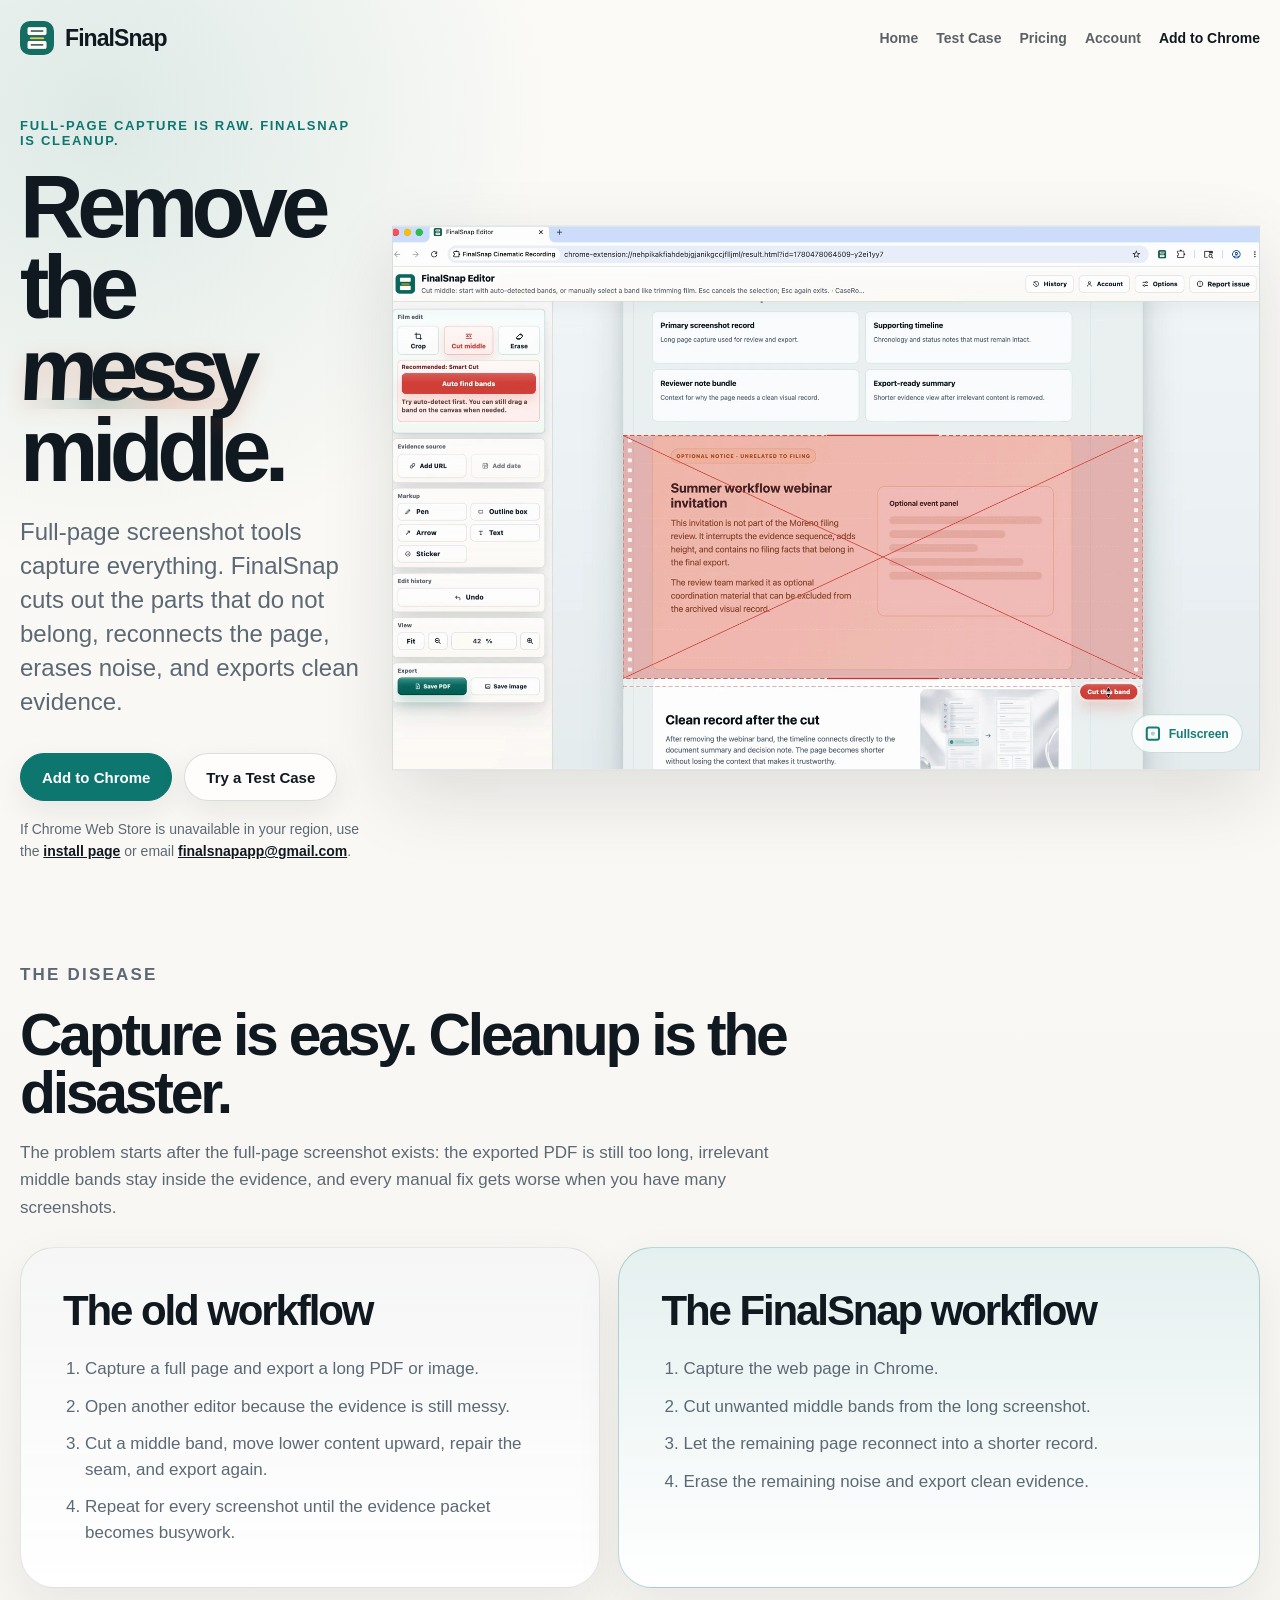
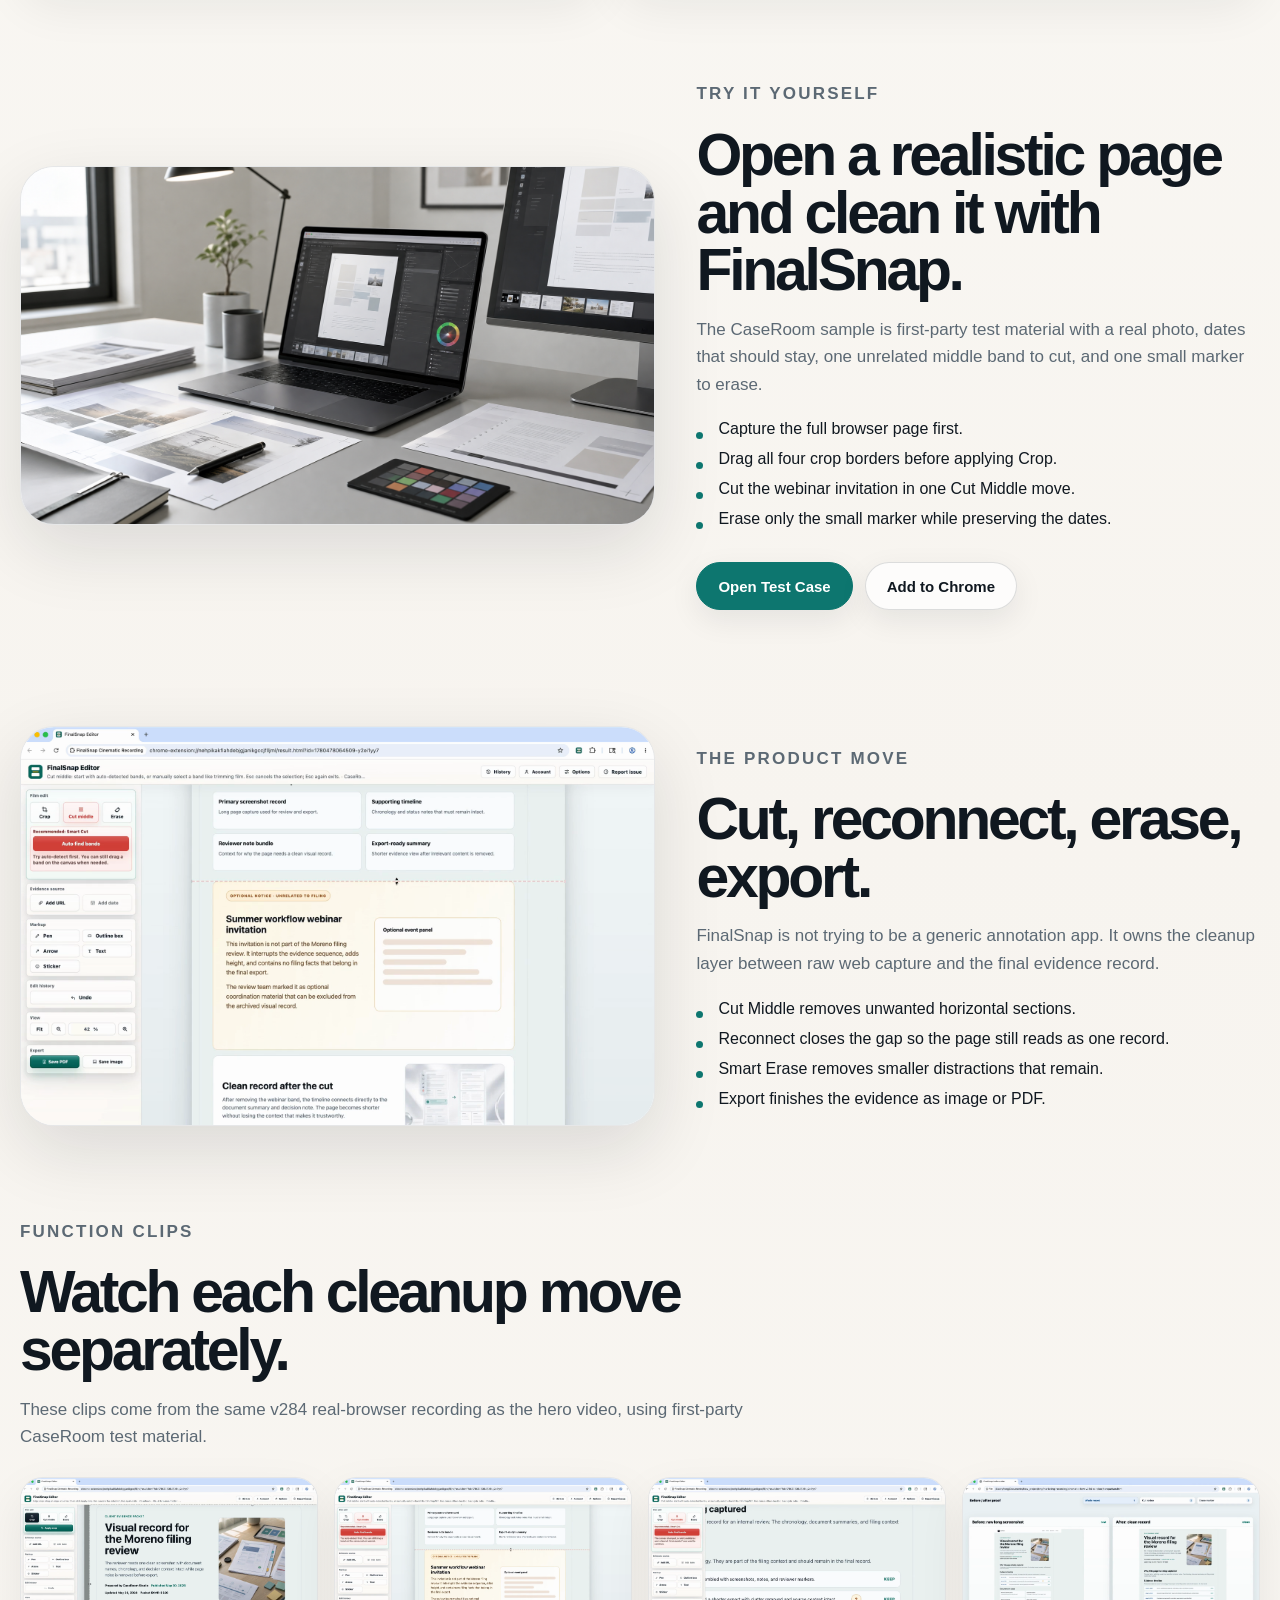
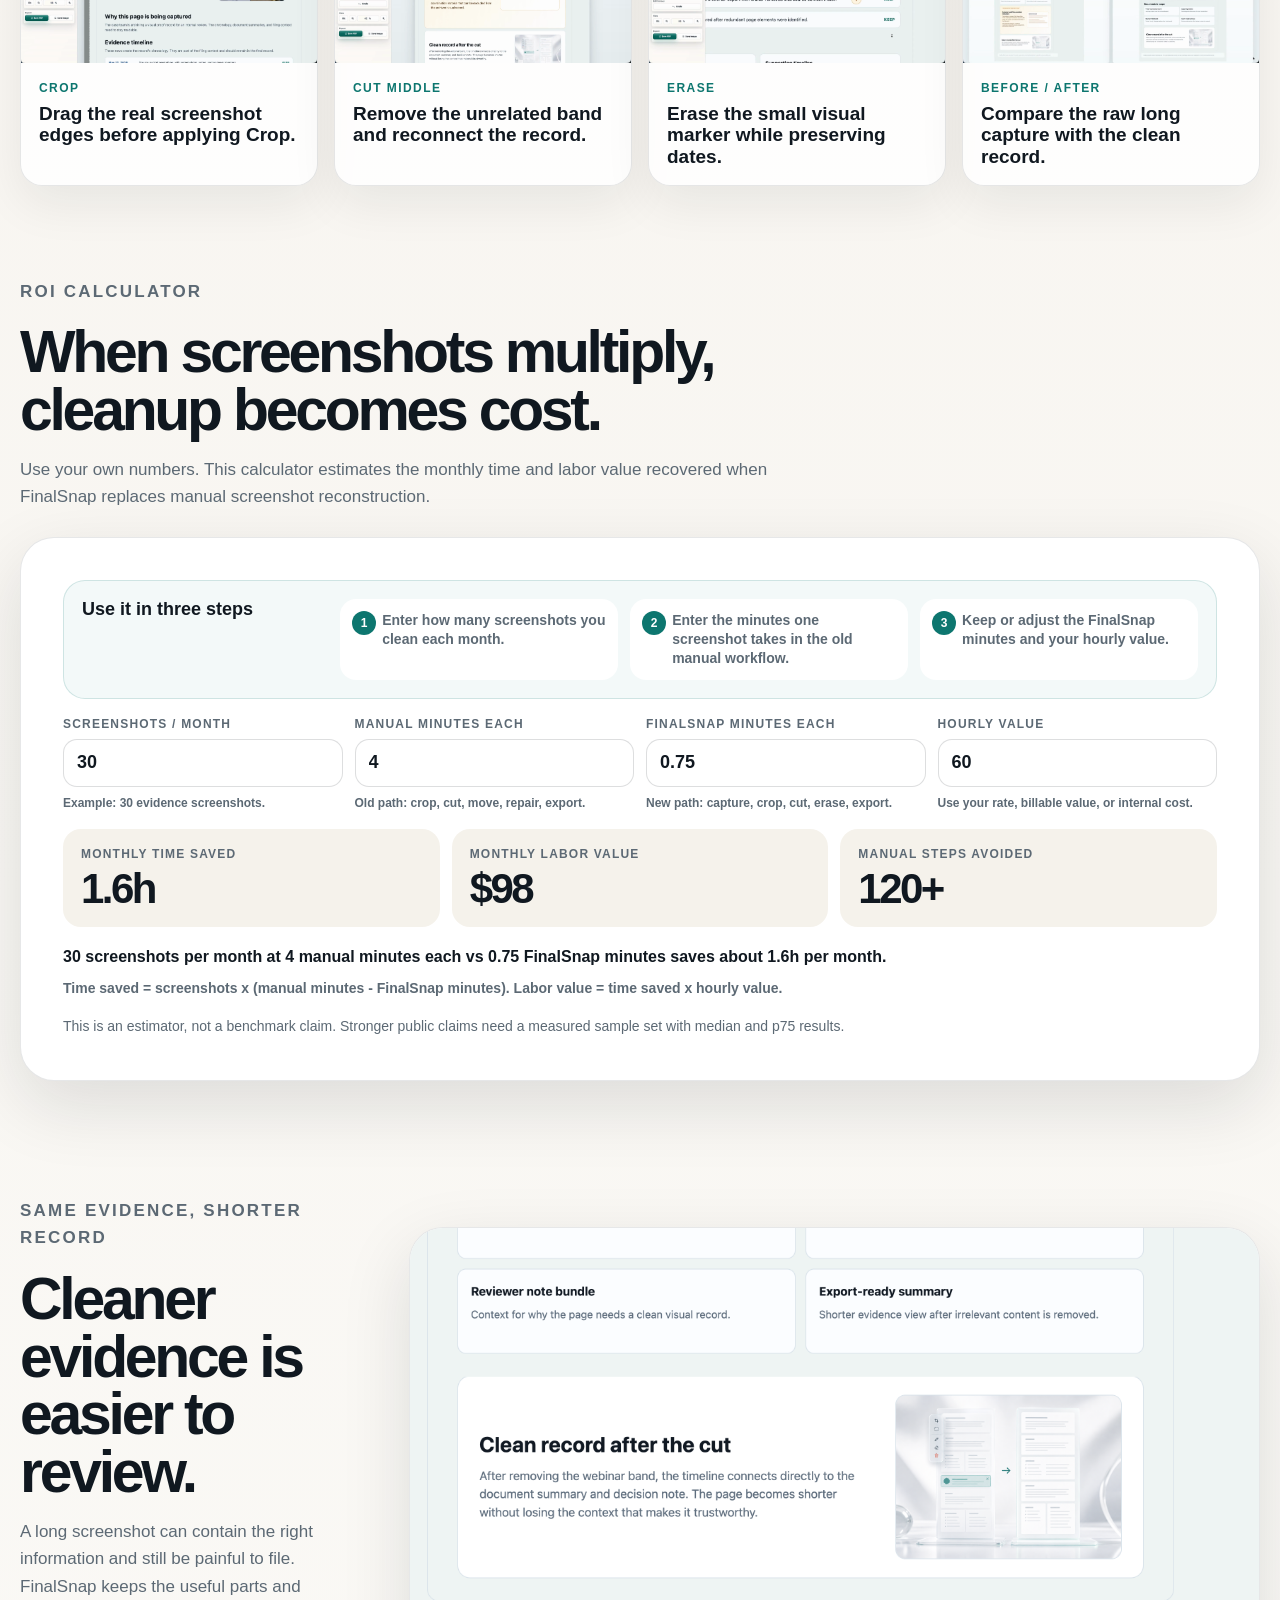
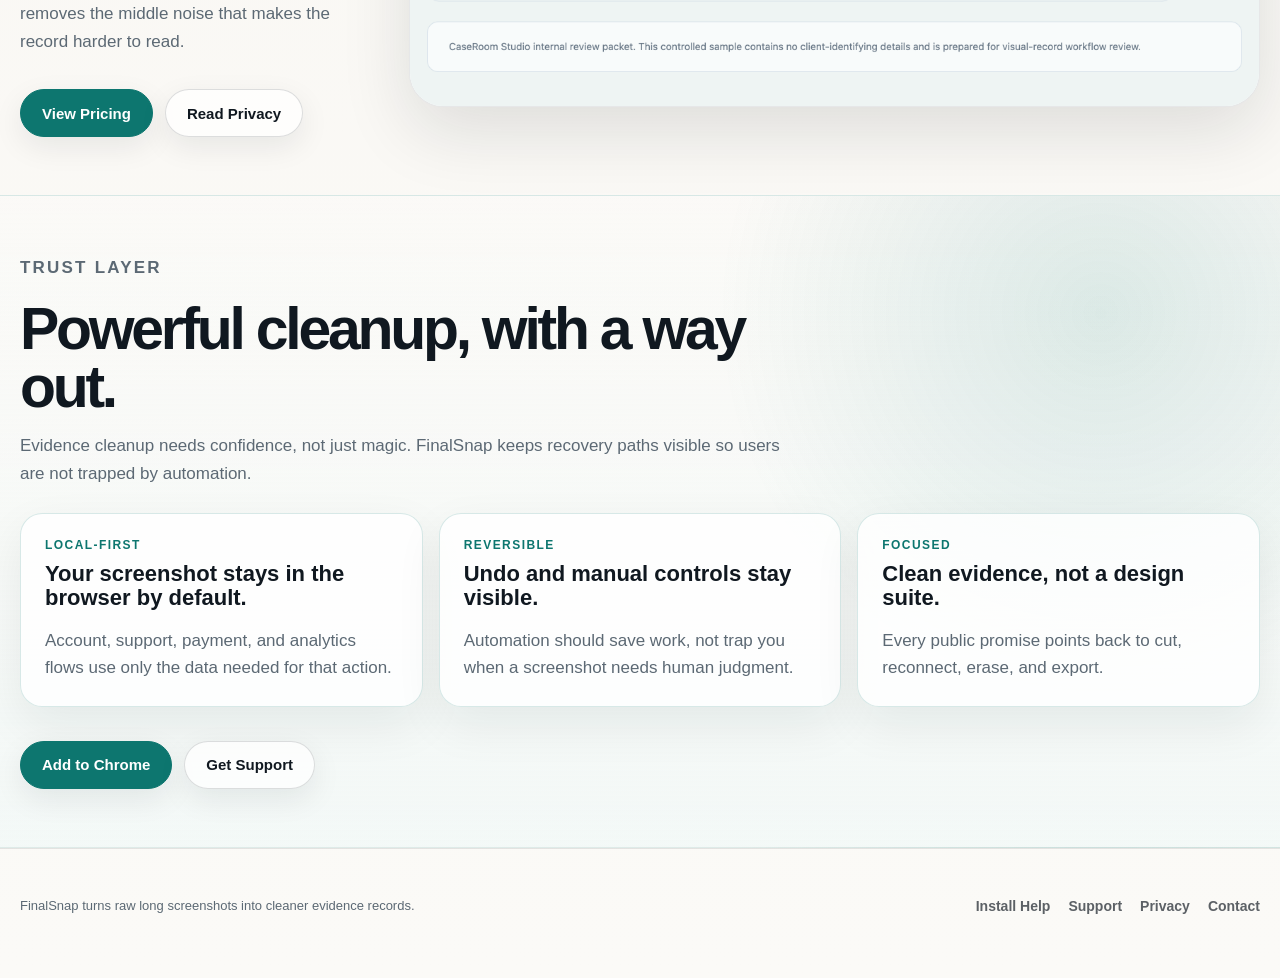
==== commit 247ab10a: "Fix homepage hero fullscreen framing" ====
--- a/index.html
+++ b/index.html
@@ -16,7 +16,7 @@
     <meta name="twitter:description" content="Cut, reconnect, erase, and export clean evidence from long web screenshots.">
     <meta name="twitter:image" content="https://finalsnap.cc/assets/finalsnap-marquee.png">
     <link rel="icon" href="assets/store-icon-128.png">
-    <link rel="stylesheet" href="assets/site.css?v=20260603-v284-site-audit">
+    <link rel="stylesheet" href="assets/site.css?v=20260603-v284-fullscreen-fix">
     <script type="application/ld+json">
       {
         "@context": "https://schema.org",
@@ -85,14 +85,10 @@
                 <video autoplay muted loop playsinline poster="assets/finalsnap-caseroom-workflow-v284-poster.png?v=20260603-v284">
                   <source src="assets/finalsnap-caseroom-workflow-v284.mp4?v=20260603-v284" type="video/mp4">
                 </video>
-                <button class="video-fullscreen" type="button" aria-label="Watch FinalSnap demo fullscreen" data-fullscreen-target=".hero-video-stage">
+                <button class="video-fullscreen" type="button" aria-label="Watch FinalSnap demo fullscreen" data-fullscreen-target=".hero-demo">
                   <span aria-hidden="true" class="fullscreen-corners"></span>
                   <span>Fullscreen</span>
                 </button>
-              </div>
-              <div class="media-caption">
-                <strong>Real editor demo</strong>
-                <span>Recorded with FinalSnap 0.3.380 on a first-party CaseRoom test page.</span>
               </div>
             </div>
           </div>
@@ -430,20 +426,59 @@
           link.href = buildAccountUrl(link.getAttribute("data-account-link") || "home");
         });
 
+        function clearVideoFullscreenFallback() {
+          document.querySelectorAll(".is-fullscreen-fallback").forEach(function (element) {
+            element.classList.remove("is-fullscreen-fallback");
+          });
+          document.body.classList.remove("is-video-fullscreen-fallback");
+        }
+
+        document.addEventListener("fullscreenchange", function () {
+          if (document.fullscreenElement) {
+            clearVideoFullscreenFallback();
+          }
+        });
+
+        document.addEventListener("keydown", function (event) {
+          if (event.key === "Escape") {
+            clearVideoFullscreenFallback();
+          }
+        });
+
         document.querySelectorAll("[data-fullscreen-target]").forEach(function (button) {
           button.addEventListener("click", function () {
             var selector = button.getAttribute("data-fullscreen-target");
-            var target = selector ? document.querySelector(selector) : null;
+            var target = selector ? button.closest(selector) || document.querySelector(selector) : null;
             var video = target ? target.querySelector("video") : null;
             if (!target || !video) {
               return;
             }
+            if (target.classList.contains("is-fullscreen-fallback")) {
+              clearVideoFullscreenFallback();
+              return;
+            }
             if (document.fullscreenElement) {
               document.exitFullscreen();
               return;
             }
+            function enterFullscreenFallback() {
+              if (document.fullscreenElement) {
+                return;
+              }
+              target.classList.add("is-fullscreen-fallback");
+              document.body.classList.add("is-video-fullscreen-fallback");
+              video.play().catch(function () {});
+            }
             if (target.requestFullscreen) {
-              target.requestFullscreen();
+              var request = target.requestFullscreen();
+              if (request && typeof request.catch === "function") {
+                request.catch(enterFullscreenFallback);
+              }
+              window.setTimeout(function () {
+                if (!document.fullscreenElement) {
+                  enterFullscreenFallback();
+                }
+              }, 700);
               return;
             }
             if (video.webkitEnterFullscreen) {
--- a/assets/site.css
+++ b/assets/site.css
@@ -259,8 +259,22 @@
 }
 
 .hero-demo {
+  border-radius: 0;
+  background: #eef4f3;
   transform: translateY(8px) scale(1.02);
   transform-origin: center right;
+}
+
+.hero-demo .media-zoom {
+  background: #eef4f3;
+}
+
+.hero-demo .media-zoom video {
+  transform: scale(1.018);
+}
+
+.hero-demo .media-caption {
+  display: none;
 }
 
 .media-zoom {
@@ -278,7 +292,13 @@
   transform: none;
 }
 
-.hero-video-stage:fullscreen {
+.hero-demo .media-zoom.is-cinematic video {
+  transform: scale(1.018);
+}
+
+.hero-video-stage:fullscreen,
+.hero-demo:fullscreen,
+.hero-demo.is-fullscreen-fallback {
   display: grid;
   place-items: center;
   width: 100vw;
@@ -287,23 +307,49 @@
   border: 0;
   border-radius: 0;
   background: #eef4f3;
+  box-shadow: none;
   overflow: hidden;
-}
-
-.hero-video-stage:fullscreen video {
+  transform: none;
+}
+
+.hero-demo.is-fullscreen-fallback {
+  position: fixed;
+  inset: 0;
+  z-index: 9999;
+}
+
+.hero-video-stage:fullscreen video,
+.hero-demo:fullscreen video,
+.hero-demo.is-fullscreen-fallback video {
   width: 100vw;
   height: 100vh;
   max-width: none;
   max-height: none;
   border-radius: 0;
   background: #eef4f3;
-  object-fit: contain;
-  transform: scale(1.012);
+  object-fit: cover;
+  transform: scale(1.035);
   transform-origin: center;
 }
 
-.hero-video-stage:fullscreen .video-fullscreen {
+.hero-demo:fullscreen .media-zoom.is-cinematic video,
+.hero-video-stage:fullscreen.media-zoom.is-cinematic video,
+.hero-demo.is-fullscreen-fallback .media-zoom.is-cinematic video {
+  object-fit: cover;
+  transform: scale(1.035);
+}
+
+.hero-video-stage:fullscreen .video-fullscreen,
+.hero-demo:fullscreen .video-fullscreen,
+.hero-demo:fullscreen .media-caption,
+.hero-demo.is-fullscreen-fallback .video-fullscreen,
+.hero-demo.is-fullscreen-fallback .media-caption {
   display: none;
+}
+
+.hero-video-stage:fullscreen::backdrop,
+.hero-demo:fullscreen::backdrop {
+  background: #eef4f3;
 }
 
 .video-fullscreen {
@@ -354,34 +400,20 @@
   border-radius: 2px;
 }
 
-.hero-demo:fullscreen {
-  display: flex;
-  flex-direction: column;
+.hero-demo:fullscreen .media-zoom {
   width: 100vw;
   height: 100vh;
-  border: 0;
-  border-radius: 0;
-  background: #fbfaf7;
-  box-shadow: none;
-  transform: none;
-}
-
-.hero-demo:fullscreen .media-zoom {
-  display: flex;
-  flex: 1;
-  align-items: center;
-  justify-content: center;
-  background: #fbfaf7;
-}
-
-.hero-demo:fullscreen video {
-  width: 100%;
-  max-height: calc(100vh - 68px);
-  object-fit: contain;
-}
-
-.hero-demo:fullscreen .media-caption {
-  display: none;
+  background: #eef4f3;
+}
+
+.hero-demo.is-fullscreen-fallback .media-zoom {
+  width: 100vw;
+  height: 100vh;
+  background: #eef4f3;
+}
+
+body.is-video-fullscreen-fallback {
+  overflow: hidden;
 }
 
 .media-caption {
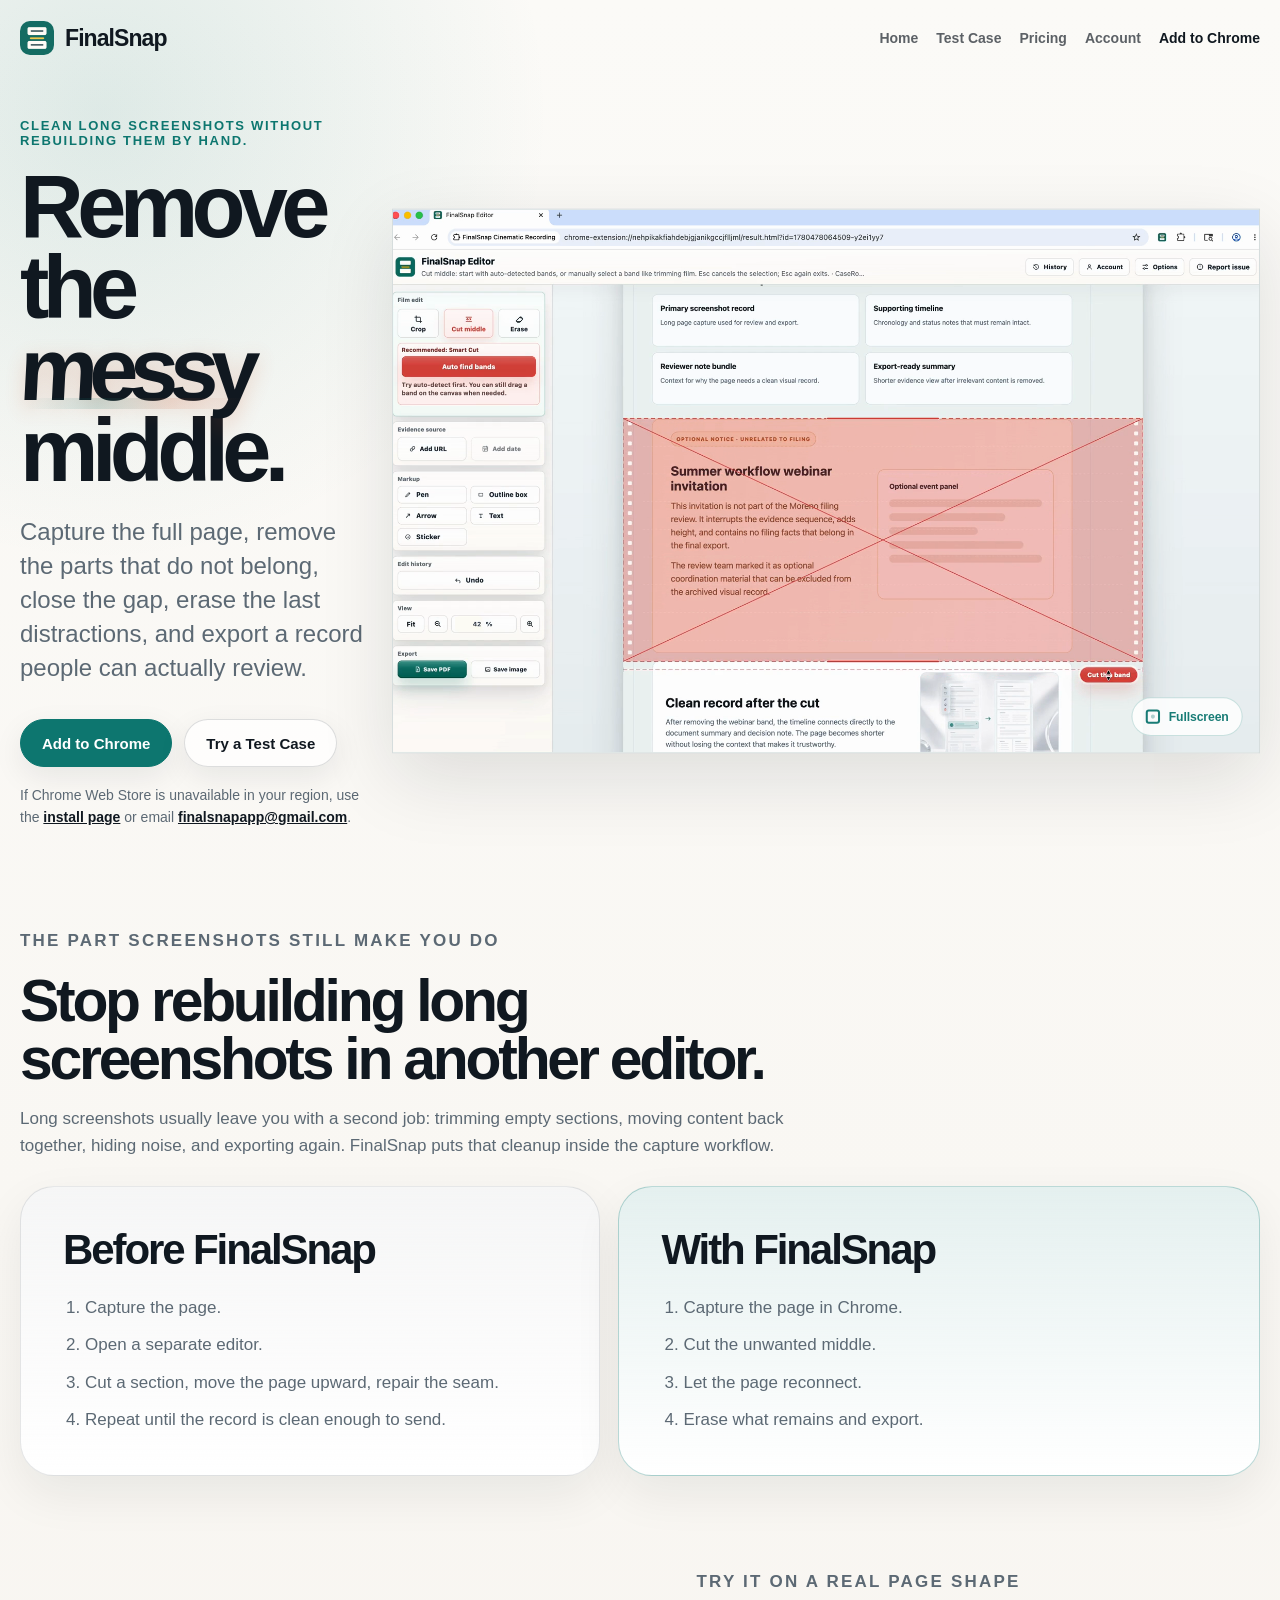
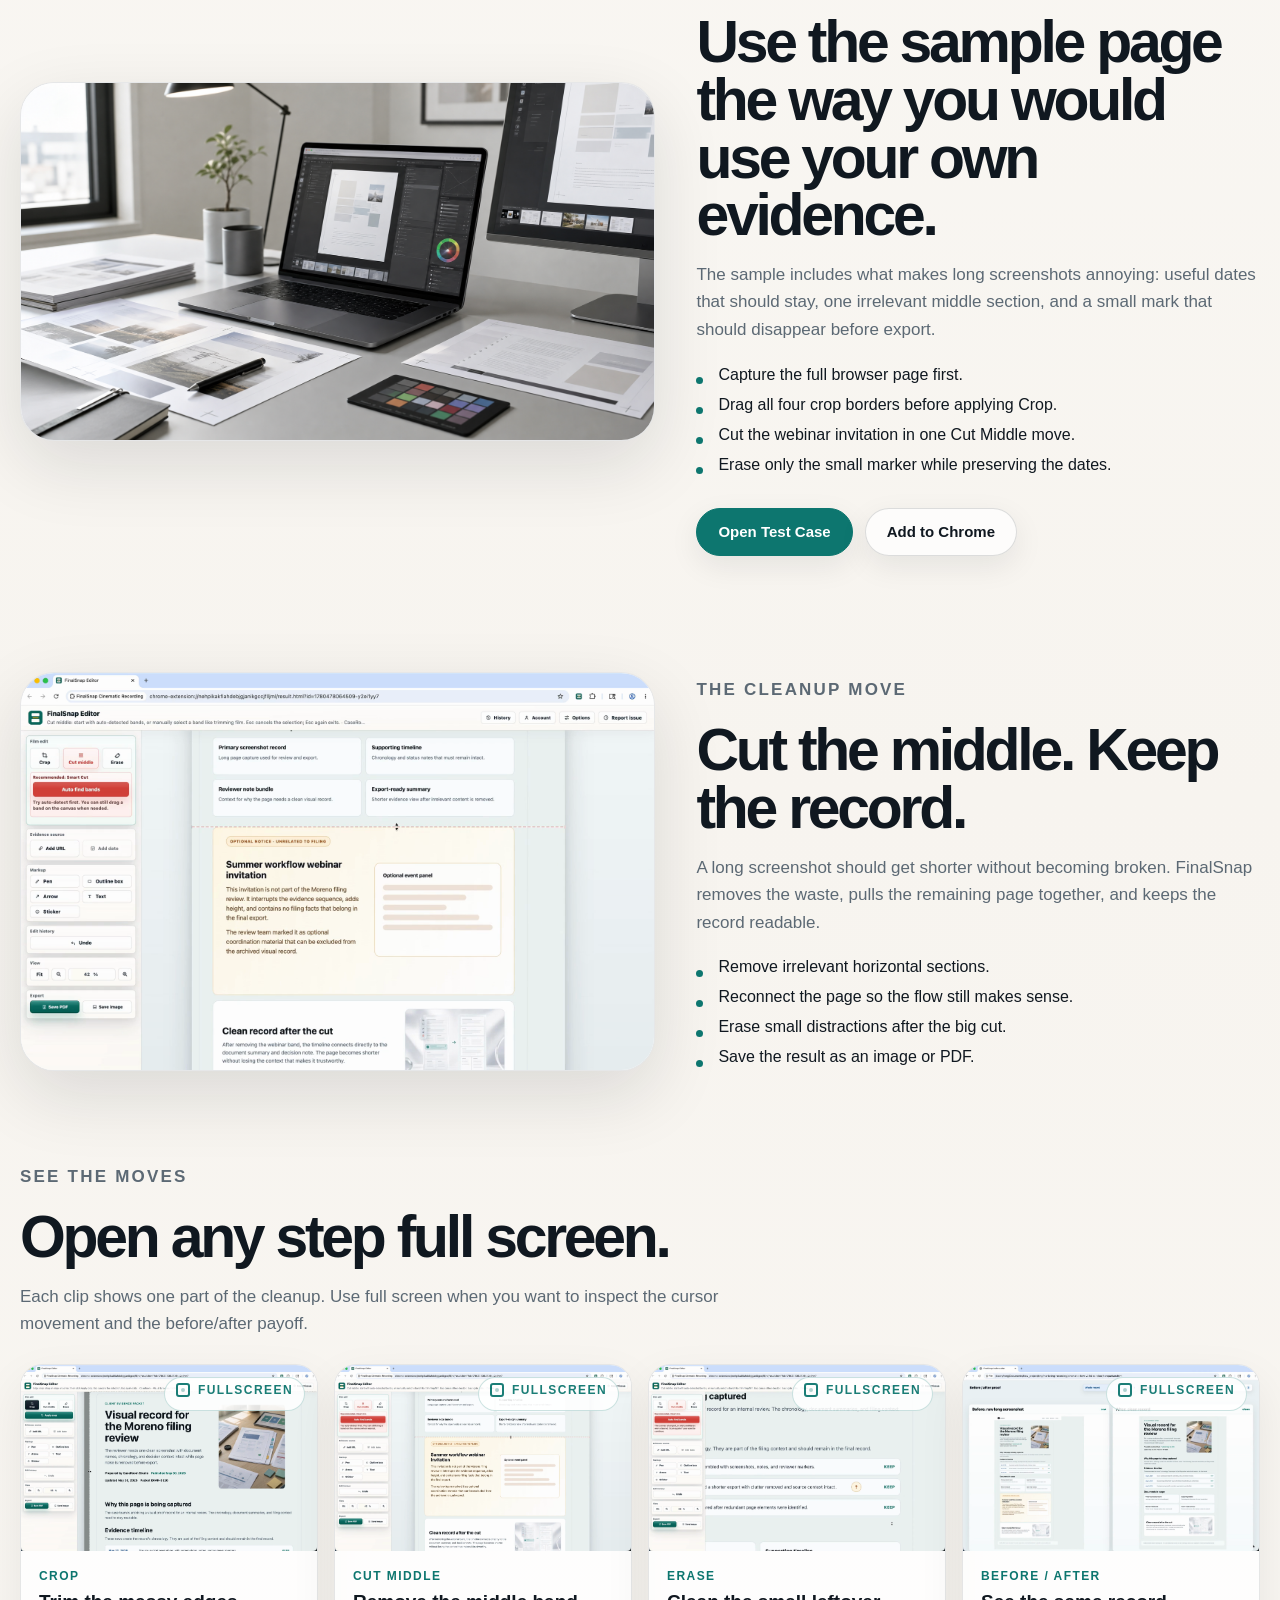
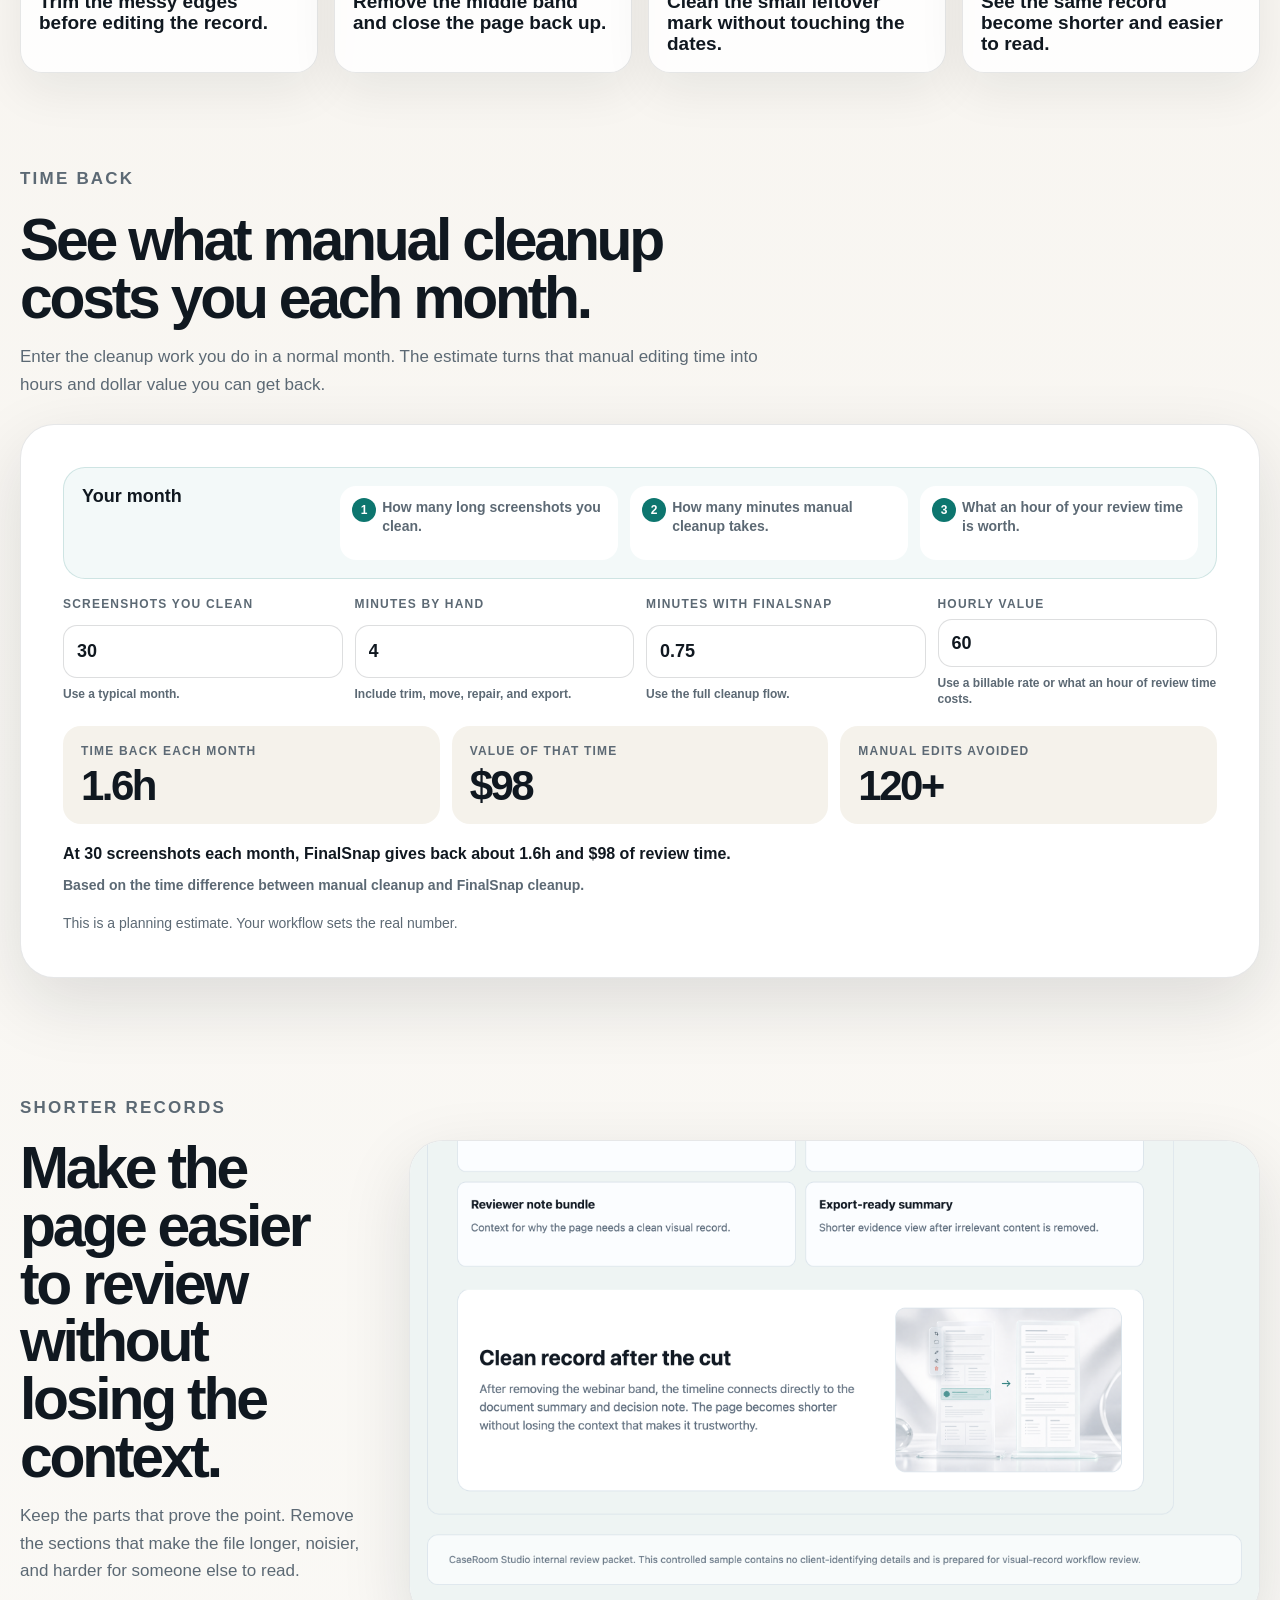
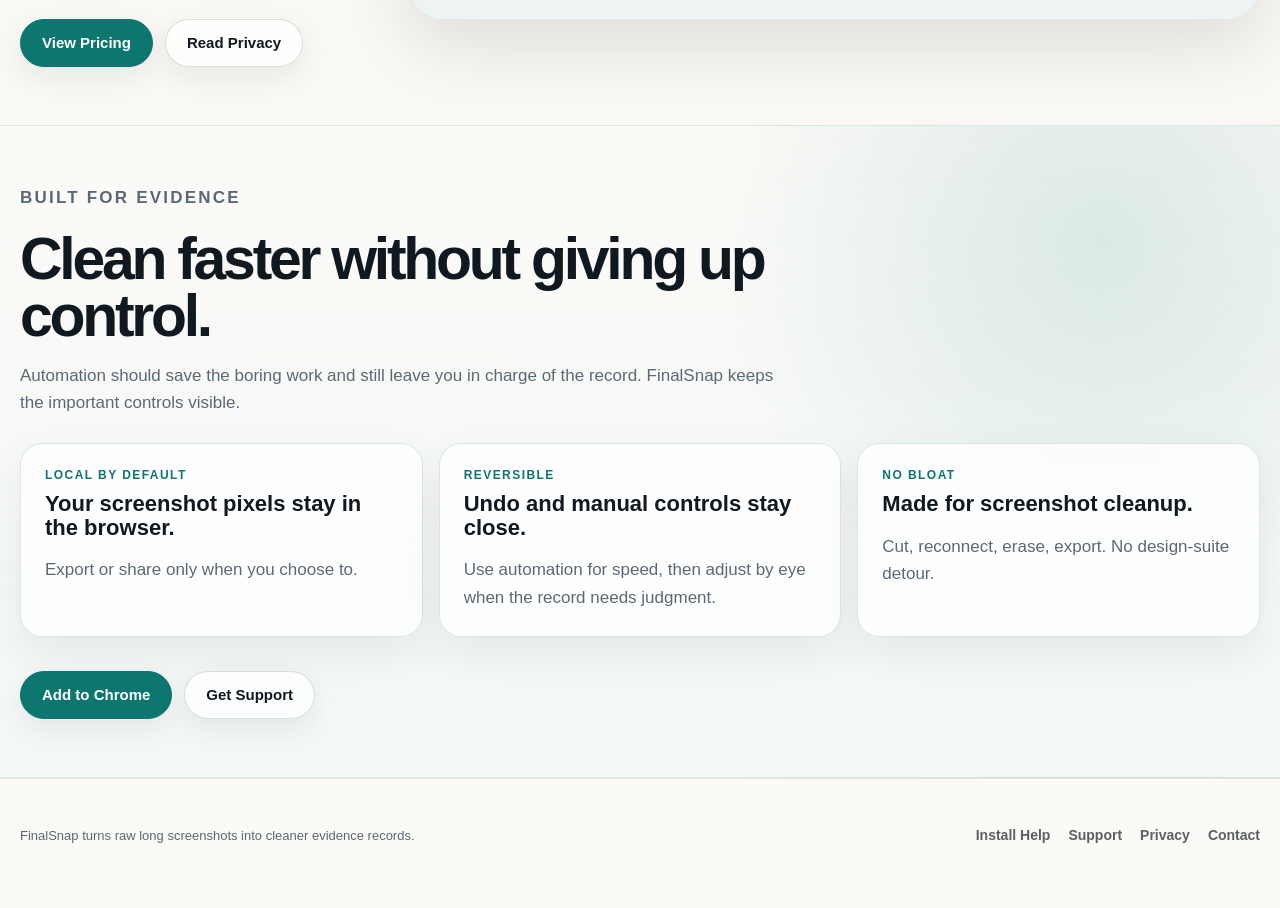
==== commit 4a9bd0dd: "Improve homepage copy and clip fullscreen" ====
--- a/index.html
+++ b/index.html
@@ -16,7 +16,7 @@
     <meta name="twitter:description" content="Cut, reconnect, erase, and export clean evidence from long web screenshots.">
     <meta name="twitter:image" content="https://finalsnap.cc/assets/finalsnap-marquee.png">
     <link rel="icon" href="assets/store-icon-128.png">
-    <link rel="stylesheet" href="assets/site.css?v=20260603-v284-fullscreen-fix">
+    <link rel="stylesheet" href="assets/site.css?v=20260603-v284-user-copy-clips">
     <script type="application/ld+json">
       {
         "@context": "https://schema.org",
@@ -50,7 +50,7 @@
             <a href="cases/caseroom-visual-record/index.html">Test Case</a>
             <a href="pricing.html">Pricing</a>
             <a href="https://finalsnap.cc/account?from=nav" data-account-link="nav">Account</a>
-            <a class="store-link" href="https://chromewebstore.google.com/detail/finalsnap/fbplgmgpdnogfbifbcmcadhfnnbcifcd" rel="noopener">Add to Chrome</a>
+            <a class="store-link" href="https://chromewebstore.google.com/detail/finalsnap/fbplgmgpdnogfbifbcmcadhfnnbcifcd?utm_source=finalsnap.cc&amp;utm_medium=website&amp;utm_campaign=internal_button&amp;utm_content=home_nav" rel="noopener">Add to Chrome</a>
           </div>
         </nav>
       </header>
@@ -59,19 +59,19 @@
         <section id="demo" class="hero">
           <div class="wrap hero-grid">
             <div class="hero-copy">
-              <p class="eyebrow">Full-page capture is raw. FinalSnap is cleanup.</p>
+              <p class="eyebrow">Clean long screenshots without rebuilding them by hand.</p>
               <h1 class="display">
                 <span>Remove</span>
                 <span>the <span class="messy-word" data-word="messy">messy</span></span>
                 <span>middle.</span>
               </h1>
               <p class="lead">
-                Full-page screenshot tools capture everything. FinalSnap cuts
-                out the parts that do not belong, reconnects the page, erases
-                noise, and exports clean evidence.
+                Capture the full page, remove the parts that do not belong,
+                close the gap, erase the last distractions, and export a record
+                people can actually review.
               </p>
               <div class="actions">
-                <a class="button primary" href="https://chromewebstore.google.com/detail/finalsnap/fbplgmgpdnogfbifbcmcadhfnnbcifcd" rel="noopener">Add to Chrome</a>
+                <a class="button primary" href="https://chromewebstore.google.com/detail/finalsnap/fbplgmgpdnogfbifbcmcadhfnnbcifcd?utm_source=finalsnap.cc&amp;utm_medium=website&amp;utm_campaign=internal_button&amp;utm_content=home_hero" rel="noopener">Add to Chrome</a>
                 <a class="button" href="cases/caseroom-visual-record/index.html">Try a Test Case</a>
               </div>
               <p class="note">
@@ -80,7 +80,7 @@
                 <a href="mailto:finalsnapapp@gmail.com?subject=FinalSnap%20install%20help">finalsnapapp@gmail.com</a>.
               </p>
             </div>
-            <div class="media-card hero-demo" aria-label="FinalSnap real editor demo on a first-party CaseRoom test page capture">
+            <div class="media-card hero-demo" aria-label="FinalSnap editor demo cleaning a long evidence screenshot">
               <div class="media-zoom is-cinematic hero-video-stage">
                 <video autoplay muted loop playsinline poster="assets/finalsnap-caseroom-workflow-v284-poster.png?v=20260603-v284">
                   <source src="assets/finalsnap-caseroom-workflow-v284.mp4?v=20260603-v284" type="video/mp4">
@@ -97,32 +97,32 @@
         <section class="section compact">
           <div class="wrap">
             <div class="section-heading">
-              <p class="eyebrow">The disease</p>
-              <h2>Capture is easy. Cleanup is the disaster.</h2>
-              <p>
-                The problem starts after the full-page screenshot exists:
-                the exported PDF is still too long, irrelevant middle bands
-                stay inside the evidence, and every manual fix gets worse when
-                you have many screenshots.
+              <p class="eyebrow">The part screenshots still make you do</p>
+              <h2>Stop rebuilding long screenshots in another editor.</h2>
+              <p>
+                Long screenshots usually leave you with a second job: trimming
+                empty sections, moving content back together, hiding noise, and
+                exporting again. FinalSnap puts that cleanup inside the capture
+                workflow.
               </p>
             </div>
             <div class="story-grid">
               <article class="story-panel negative">
-                <h3>The old workflow</h3>
+                <h3>Before FinalSnap</h3>
                 <ol>
-                  <li>Capture a full page and export a long PDF or image.</li>
-                  <li>Open another editor because the evidence is still messy.</li>
-                  <li>Cut a middle band, move lower content upward, repair the seam, and export again.</li>
-                  <li>Repeat for every screenshot until the evidence packet becomes busywork.</li>
+                  <li>Capture the page.</li>
+                  <li>Open a separate editor.</li>
+                  <li>Cut a section, move the page upward, repair the seam.</li>
+                  <li>Repeat until the record is clean enough to send.</li>
                 </ol>
               </article>
               <article class="story-panel positive">
-                <h3>The FinalSnap workflow</h3>
+                <h3>With FinalSnap</h3>
                 <ol>
-                  <li>Capture the web page in Chrome.</li>
-                  <li>Cut unwanted middle bands from the long screenshot.</li>
-                  <li>Let the remaining page reconnect into a shorter record.</li>
-                  <li>Erase the remaining noise and export clean evidence.</li>
+                  <li>Capture the page in Chrome.</li>
+                  <li>Cut the unwanted middle.</li>
+                  <li>Let the page reconnect.</li>
+                  <li>Erase what remains and export.</li>
                 </ol>
               </article>
             </div>
@@ -135,12 +135,12 @@
               <img src="cases/caseroom-visual-record/assets/studio-editorial-wide.png" alt="CaseRoom sample page for testing FinalSnap crop, cut, erase, and export.">
             </div>
             <div class="split-copy">
-              <p class="eyebrow">Try it yourself</p>
-              <h2 class="case-section-title">Open a realistic page and clean it with FinalSnap.</h2>
-              <p>
-                The CaseRoom sample is first-party test material with a real
-                photo, dates that should stay, one unrelated middle band to cut,
-                and one small marker to erase.
+              <p class="eyebrow">Try it on a real page shape</p>
+              <h2 class="case-section-title">Use the sample page the way you would use your own evidence.</h2>
+              <p>
+                The sample includes what makes long screenshots annoying:
+                useful dates that should stay, one irrelevant middle section,
+                and a small mark that should disappear before export.
               </p>
               <ul class="bullets">
                 <li>Capture the full browser page first.</li>
@@ -150,7 +150,7 @@
               </ul>
               <div class="actions">
                 <a class="button primary" href="cases/caseroom-visual-record/index.html">Open Test Case</a>
-                <a class="button" href="https://chromewebstore.google.com/detail/finalsnap/fbplgmgpdnogfbifbcmcadhfnnbcifcd" rel="noopener">Add to Chrome</a>
+                <a class="button" href="https://chromewebstore.google.com/detail/finalsnap/fbplgmgpdnogfbifbcmcadhfnnbcifcd?utm_source=finalsnap.cc&amp;utm_medium=website&amp;utm_campaign=internal_button&amp;utm_content=home_test_case_section" rel="noopener">Add to Chrome</a>
               </div>
             </div>
           </div>
@@ -159,21 +159,21 @@
         <section class="section">
           <div class="wrap split reverse">
             <div class="media-card">
-              <img src="assets/finalsnap-v284-clip-cut-middle-reconnect-poster.png" alt="FinalSnap editor showing the Cut Middle reconnect workflow on the CaseRoom test page.">
+              <img src="assets/finalsnap-v284-clip-cut-middle-reconnect-poster.png" alt="FinalSnap editor removing the middle of a long evidence screenshot and reconnecting the page.">
             </div>
             <div class="split-copy">
-              <p class="eyebrow">The product move</p>
-              <h2>Cut, reconnect, erase, export.</h2>
-              <p>
-                FinalSnap is not trying to be a generic annotation app. It owns
-                the cleanup layer between raw web capture and the final evidence
-                record.
+              <p class="eyebrow">The cleanup move</p>
+              <h2>Cut the middle. Keep the record.</h2>
+              <p>
+                A long screenshot should get shorter without becoming broken.
+                FinalSnap removes the waste, pulls the remaining page together,
+                and keeps the record readable.
               </p>
               <ul class="bullets">
-                <li>Cut Middle removes unwanted horizontal sections.</li>
-                <li>Reconnect closes the gap so the page still reads as one record.</li>
-                <li>Smart Erase removes smaller distractions that remain.</li>
-                <li>Export finishes the evidence as image or PDF.</li>
+                <li>Remove irrelevant horizontal sections.</li>
+                <li>Reconnect the page so the flow still makes sense.</li>
+                <li>Erase small distractions after the big cut.</li>
+                <li>Save the result as an image or PDF.</li>
               </ul>
             </div>
           </div>
@@ -182,11 +182,12 @@
         <section class="section compact">
           <div class="wrap">
             <div class="section-heading">
-              <p class="eyebrow">Function clips</p>
-              <h2>Watch each cleanup move separately.</h2>
-              <p>
-                These clips come from the same v284 real-browser recording as
-                the hero video, using first-party CaseRoom test material.
+              <p class="eyebrow">See the moves</p>
+              <h2>Open any step full screen.</h2>
+              <p>
+                Each clip shows one part of the cleanup. Use full screen when
+                you want to inspect the cursor movement and the before/after
+                payoff.
               </p>
             </div>
             <div class="clip-grid">
@@ -194,36 +195,52 @@
                 <video autoplay muted loop playsinline preload="metadata" poster="assets/finalsnap-v284-clip-crop-edges-poster.png?v=20260603-v284">
                   <source src="assets/finalsnap-v284-clip-crop-edges.mp4?v=20260603-v284" type="video/mp4">
                 </video>
+                <button class="video-fullscreen clip-fullscreen" type="button" aria-label="Watch Crop clip fullscreen" data-fullscreen-target=".clip-card">
+                  <span aria-hidden="true" class="fullscreen-corners"></span>
+                  <span>Fullscreen</span>
+                </button>
                 <div>
                   <span>Crop</span>
-                  <h3>Drag the real screenshot edges before applying Crop.</h3>
+                  <h3>Trim the messy edges before editing the record.</h3>
                 </div>
               </article>
               <article class="clip-card">
                 <video autoplay muted loop playsinline preload="metadata" poster="assets/finalsnap-v284-clip-cut-middle-reconnect-poster.png?v=20260603-v284">
                   <source src="assets/finalsnap-v284-clip-cut-middle-reconnect.mp4?v=20260603-v284" type="video/mp4">
                 </video>
+                <button class="video-fullscreen clip-fullscreen" type="button" aria-label="Watch Cut Middle clip fullscreen" data-fullscreen-target=".clip-card">
+                  <span aria-hidden="true" class="fullscreen-corners"></span>
+                  <span>Fullscreen</span>
+                </button>
                 <div>
                   <span>Cut Middle</span>
-                  <h3>Remove the unrelated band and reconnect the record.</h3>
+                  <h3>Remove the middle band and close the page back up.</h3>
                 </div>
               </article>
               <article class="clip-card">
                 <video autoplay muted loop playsinline preload="metadata" poster="assets/finalsnap-v284-clip-smart-erase-noise-poster.png?v=20260603-v284">
                   <source src="assets/finalsnap-v284-clip-smart-erase-noise.mp4?v=20260603-v284" type="video/mp4">
                 </video>
+                <button class="video-fullscreen clip-fullscreen" type="button" aria-label="Watch Erase clip fullscreen" data-fullscreen-target=".clip-card">
+                  <span aria-hidden="true" class="fullscreen-corners"></span>
+                  <span>Fullscreen</span>
+                </button>
                 <div>
                   <span>Erase</span>
-                  <h3>Erase the small visual marker while preserving dates.</h3>
+                  <h3>Clean the small leftover mark without touching the dates.</h3>
                 </div>
               </article>
               <article class="clip-card">
                 <video autoplay muted loop playsinline preload="metadata" poster="assets/finalsnap-v284-clip-before-after-clean-record-poster.png?v=20260603-v284">
                   <source src="assets/finalsnap-v284-clip-before-after-clean-record.mp4?v=20260603-v284" type="video/mp4">
                 </video>
+                <button class="video-fullscreen clip-fullscreen" type="button" aria-label="Watch Before After clip fullscreen" data-fullscreen-target=".clip-card">
+                  <span aria-hidden="true" class="fullscreen-corners"></span>
+                  <span>Fullscreen</span>
+                </button>
                 <div>
                   <span>Before / After</span>
-                  <h3>Compare the raw long capture with the clean record.</h3>
+                  <h3>See the same record become shorter and easier to read.</h3>
                 </div>
               </article>
             </div>
@@ -233,67 +250,65 @@
         <section id="roi" class="section">
           <div class="wrap">
             <div class="section-heading">
-              <p class="eyebrow">ROI calculator</p>
-              <h2>When screenshots multiply, cleanup becomes cost.</h2>
-              <p>
-                Use your own numbers. This calculator estimates the monthly
-                time and labor value recovered when FinalSnap replaces manual
-                screenshot reconstruction.
+              <p class="eyebrow">Time back</p>
+              <h2>See what manual cleanup costs you each month.</h2>
+              <p>
+                Enter the cleanup work you do in a normal month. The estimate
+                turns that manual editing time into hours and dollar value you
+                can get back.
               </p>
             </div>
             <div class="roi-card">
               <div class="roi-guide">
-                <strong>Use it in three steps</strong>
+                <strong>Your month</strong>
                 <ol>
-                  <li>Enter how many screenshots you clean each month.</li>
-                  <li>Enter the minutes one screenshot takes in the old manual workflow.</li>
-                  <li>Keep or adjust the FinalSnap minutes and your hourly value.</li>
+                  <li>How many long screenshots you clean.</li>
+                  <li>How many minutes manual cleanup takes.</li>
+                  <li>What an hour of your review time is worth.</li>
                 </ol>
               </div>
               <div class="roi-grid">
                 <div class="roi-field">
-                  <label for="roiScreenshots">Screenshots / month</label>
+                  <label for="roiScreenshots">Screenshots you clean</label>
                   <input id="roiScreenshots" type="number" min="1" value="30">
-                  <span class="field-hint">Example: 30 evidence screenshots.</span>
+                  <span class="field-hint">Use a typical month.</span>
                 </div>
                 <div class="roi-field">
-                  <label for="roiManual">Manual minutes each</label>
+                  <label for="roiManual">Minutes by hand</label>
                   <input id="roiManual" type="number" min="0" step="0.25" value="4">
-                  <span class="field-hint">Old path: crop, cut, move, repair, export.</span>
+                  <span class="field-hint">Include trim, move, repair, and export.</span>
                 </div>
                 <div class="roi-field">
-                  <label for="roiFinalSnap">FinalSnap minutes each</label>
+                  <label for="roiFinalSnap">Minutes with FinalSnap</label>
                   <input id="roiFinalSnap" type="number" min="0" step="0.25" value="0.75">
-                  <span class="field-hint">New path: capture, crop, cut, erase, export.</span>
+                  <span class="field-hint">Use the full cleanup flow.</span>
                 </div>
                 <div class="roi-field">
                   <label for="roiRate">Hourly value</label>
                   <input id="roiRate" type="number" min="0" step="5" value="60">
-                  <span class="field-hint">Use your rate, billable value, or internal cost.</span>
+                  <span class="field-hint">Use a billable rate or what an hour of review time costs.</span>
                 </div>
               </div>
               <div class="roi-results" aria-live="polite">
                 <div class="roi-result">
-                  <span>Monthly time saved</span>
+                  <span>Time back each month</span>
                   <strong id="roiHours">1.6h</strong>
                 </div>
                 <div class="roi-result">
-                  <span>Monthly labor value</span>
+                  <span>Value of that time</span>
                   <strong id="roiValue">$98</strong>
                 </div>
                 <div class="roi-result">
-                  <span>Manual steps avoided</span>
+                  <span>Manual edits avoided</span>
                   <strong id="roiSteps">120+</strong>
                 </div>
               </div>
               <p class="roi-summary" id="roiSummary" aria-live="polite"></p>
               <p class="roi-formula">
-                Time saved = screenshots x (manual minutes - FinalSnap minutes).
-                Labor value = time saved x hourly value.
+                Based on the time difference between manual cleanup and FinalSnap cleanup.
               </p>
               <p class="note">
-                This is an estimator, not a benchmark claim. Stronger public
-                claims need a measured sample set with median and p75 results.
+                This is a planning estimate. Your workflow sets the real number.
               </p>
             </div>
           </div>
@@ -302,12 +317,12 @@
         <section class="section">
           <div class="wrap split">
             <div class="split-copy">
-              <p class="eyebrow">Same evidence, shorter record</p>
-              <h2>Cleaner evidence is easier to review.</h2>
-              <p>
-                A long screenshot can contain the right information and still be
-                painful to file. FinalSnap keeps the useful parts and removes
-                the middle noise that makes the record harder to read.
+              <p class="eyebrow">Shorter records</p>
+              <h2>Make the page easier to review without losing the context.</h2>
+              <p>
+                Keep the parts that prove the point. Remove the sections that
+                make the file longer, noisier, and harder for someone else to
+                read.
               </p>
               <div class="actions">
                 <a class="button primary" href="pricing.html">View Pricing</a>
@@ -315,7 +330,7 @@
               </div>
             </div>
             <div class="media-card">
-              <img src="assets/finalsnap-v284-comparison-after-cut.png" alt="CaseRoom page after FinalSnap Cut Middle reconnects the clean record.">
+              <img src="assets/finalsnap-v284-comparison-after-cut.png" alt="Evidence screenshot after FinalSnap removes the middle section and reconnects the clean record.">
             </div>
           </div>
         </section>
@@ -323,32 +338,33 @@
         <section class="section trust-section">
           <div class="wrap">
             <div class="section-heading">
-              <p class="eyebrow">Trust layer</p>
-              <h2>Powerful cleanup, with a way out.</h2>
-              <p>
-                Evidence cleanup needs confidence, not just magic. FinalSnap
-                keeps recovery paths visible so users are not trapped by automation.
+              <p class="eyebrow">Built for evidence</p>
+              <h2>Clean faster without giving up control.</h2>
+              <p>
+                Automation should save the boring work and still leave you in
+                charge of the record. FinalSnap keeps the important controls
+                visible.
               </p>
             </div>
             <div class="card-grid">
               <article class="card">
-                <span>Local-first</span>
-                <h3>Your screenshot stays in the browser by default.</h3>
-                <p>Account, support, payment, and analytics flows use only the data needed for that action.</p>
+                <span>Local by default</span>
+                <h3>Your screenshot pixels stay in the browser.</h3>
+                <p>Export or share only when you choose to.</p>
               </article>
               <article class="card">
                 <span>Reversible</span>
-                <h3>Undo and manual controls stay visible.</h3>
-                <p>Automation should save work, not trap you when a screenshot needs human judgment.</p>
+                <h3>Undo and manual controls stay close.</h3>
+                <p>Use automation for speed, then adjust by eye when the record needs judgment.</p>
               </article>
               <article class="card">
-                <span>Focused</span>
-                <h3>Clean evidence, not a design suite.</h3>
-                <p>Every public promise points back to cut, reconnect, erase, and export.</p>
+                <span>No bloat</span>
+                <h3>Made for screenshot cleanup.</h3>
+                <p>Cut, reconnect, erase, export. No design-suite detour.</p>
               </article>
             </div>
             <div class="actions">
-              <a class="button primary" href="https://chromewebstore.google.com/detail/finalsnap/fbplgmgpdnogfbifbcmcadhfnnbcifcd" rel="noopener">Add to Chrome</a>
+              <a class="button primary" href="https://chromewebstore.google.com/detail/finalsnap/fbplgmgpdnogfbifbcmcadhfnnbcifcd?utm_source=finalsnap.cc&amp;utm_medium=website&amp;utm_campaign=internal_button&amp;utm_content=home_final_cta" rel="noopener">Add to Chrome</a>
               <a class="button" href="support.html">Get Support</a>
             </div>
           </div>
@@ -521,13 +537,13 @@
           steps.textContent = avoidedSteps.toLocaleString() + "+";
           if (summary) {
             var screenshotsLabel = count.toLocaleString() + " screenshot" + (count === 1 ? "" : "s");
-            summary.textContent = screenshotsLabel + " per month at "
-              + manualMinutes.toFixed(2).replace(/\.00$/, "")
-              + " manual minutes each vs "
-              + finalsnapMinutes.toFixed(2).replace(/\.00$/, "")
-              + " FinalSnap minutes saves about "
+            summary.textContent = "At "
+              + screenshotsLabel
+              + " each month, FinalSnap gives back about "
               + hours.textContent
-              + " per month.";
+              + " and "
+              + value.textContent
+              + " of review time.";
           }
         }
 
--- a/assets/site.css
+++ b/assets/site.css
@@ -298,7 +298,9 @@
 
 .hero-video-stage:fullscreen,
 .hero-demo:fullscreen,
-.hero-demo.is-fullscreen-fallback {
+.hero-demo.is-fullscreen-fallback,
+.clip-card:fullscreen,
+.clip-card.is-fullscreen-fallback {
   display: grid;
   place-items: center;
   width: 100vw;
@@ -312,7 +314,8 @@
   transform: none;
 }
 
-.hero-demo.is-fullscreen-fallback {
+.hero-demo.is-fullscreen-fallback,
+.clip-card.is-fullscreen-fallback {
   position: fixed;
   inset: 0;
   z-index: 9999;
@@ -327,28 +330,45 @@
   max-height: none;
   border-radius: 0;
   background: #eef4f3;
-  object-fit: cover;
-  transform: scale(1.035);
+  object-fit: contain;
+  transform: none;
   transform-origin: center;
+}
+
+.clip-card:fullscreen video,
+.clip-card.is-fullscreen-fallback video {
+  width: 100vw;
+  height: 100vh;
+  max-width: none;
+  max-height: none;
+  border-radius: 0;
+  background: #eef4f3;
+  object-fit: contain;
+  transform: none;
 }
 
 .hero-demo:fullscreen .media-zoom.is-cinematic video,
 .hero-video-stage:fullscreen.media-zoom.is-cinematic video,
 .hero-demo.is-fullscreen-fallback .media-zoom.is-cinematic video {
-  object-fit: cover;
-  transform: scale(1.035);
+  object-fit: contain;
+  transform: none;
 }
 
 .hero-video-stage:fullscreen .video-fullscreen,
 .hero-demo:fullscreen .video-fullscreen,
 .hero-demo:fullscreen .media-caption,
 .hero-demo.is-fullscreen-fallback .video-fullscreen,
-.hero-demo.is-fullscreen-fallback .media-caption {
+.hero-demo.is-fullscreen-fallback .media-caption,
+.clip-card:fullscreen .video-fullscreen,
+.clip-card:fullscreen div,
+.clip-card.is-fullscreen-fallback .video-fullscreen,
+.clip-card.is-fullscreen-fallback div {
   display: none;
 }
 
 .hero-video-stage:fullscreen::backdrop,
-.hero-demo:fullscreen::backdrop {
+.hero-demo:fullscreen::backdrop,
+.clip-card:fullscreen::backdrop {
   background: #eef4f3;
 }
 
@@ -533,6 +553,7 @@
 }
 
 .clip-card {
+  position: relative;
   overflow: hidden;
   border: 1px solid rgba(16, 24, 32, 0.1);
   border-radius: var(--radius-md);
@@ -545,6 +566,15 @@
   aspect-ratio: 1710 / 1072;
   background: #eef4f3;
   object-fit: cover;
+}
+
+.clip-fullscreen {
+  right: 12px;
+  bottom: auto;
+  top: 12px;
+  min-height: 34px;
+  padding: 0 11px;
+  font-size: 11px;
 }
 
 .clip-card div {
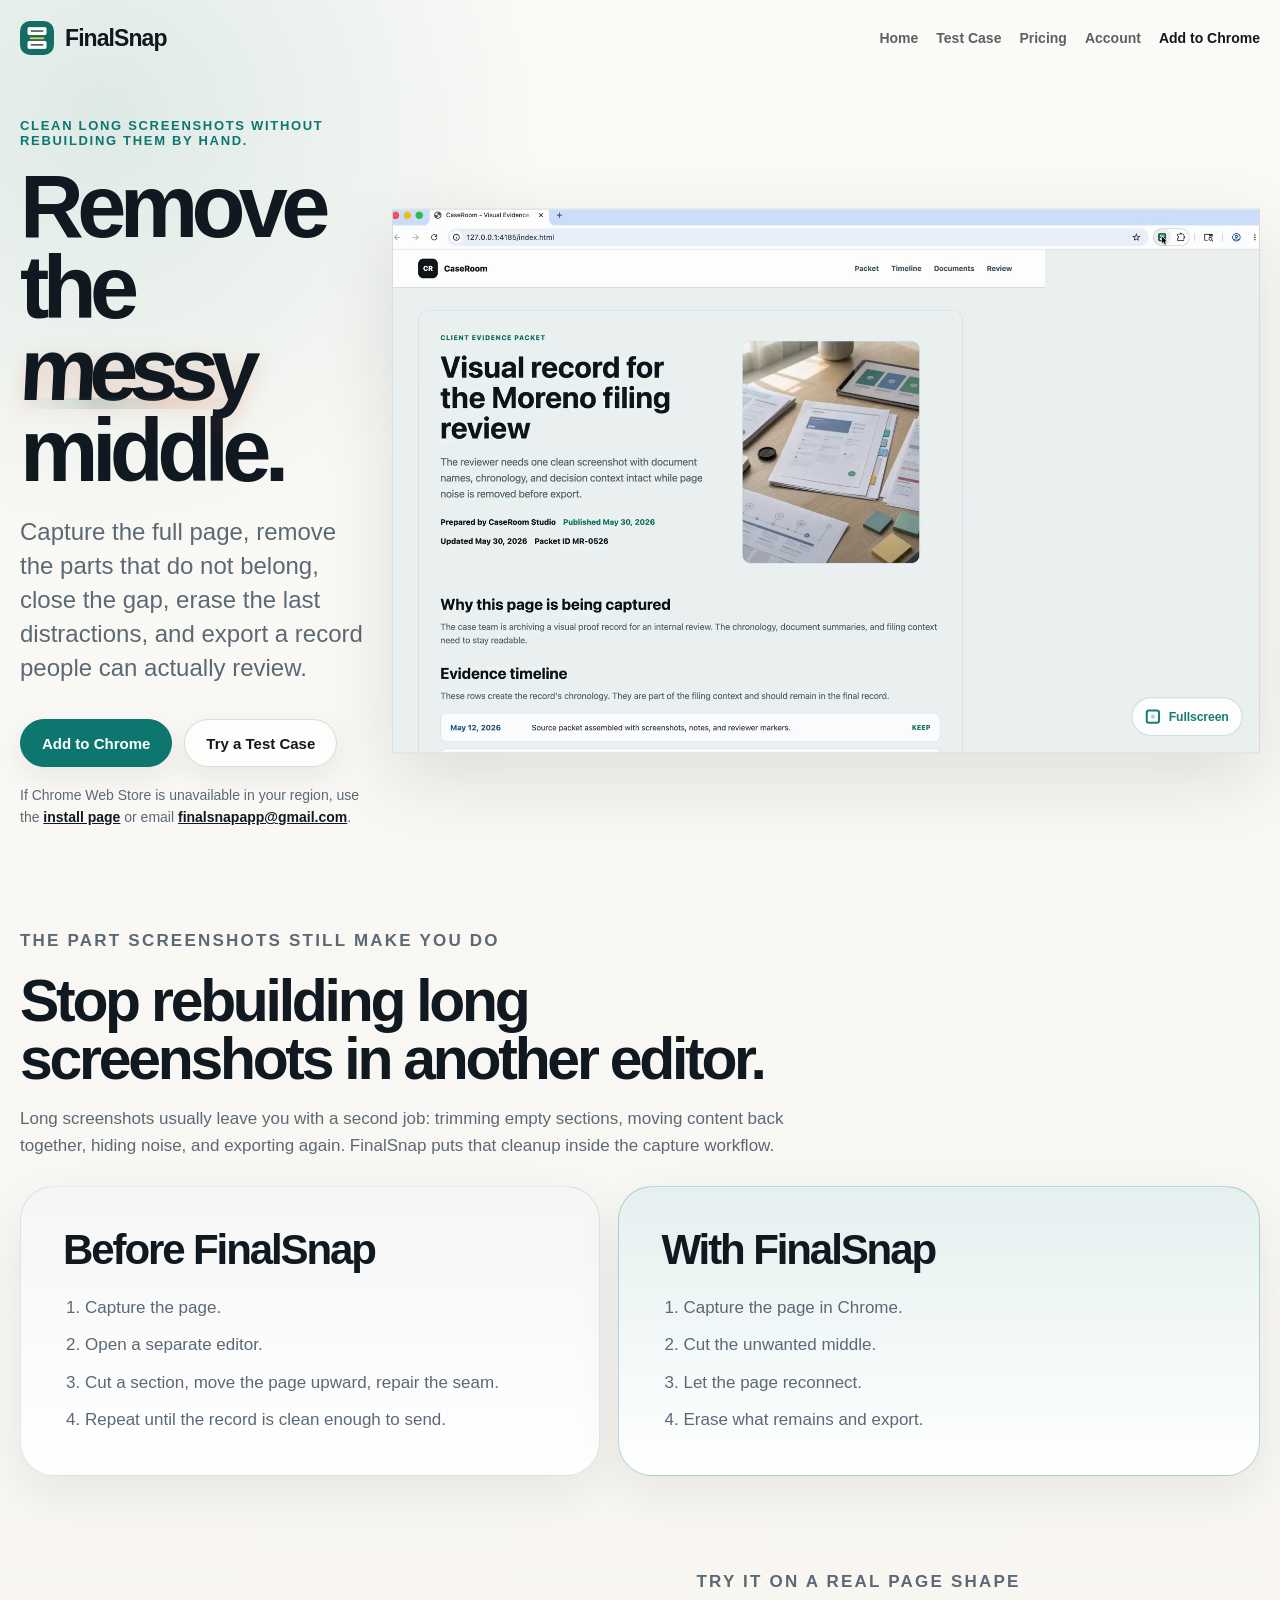
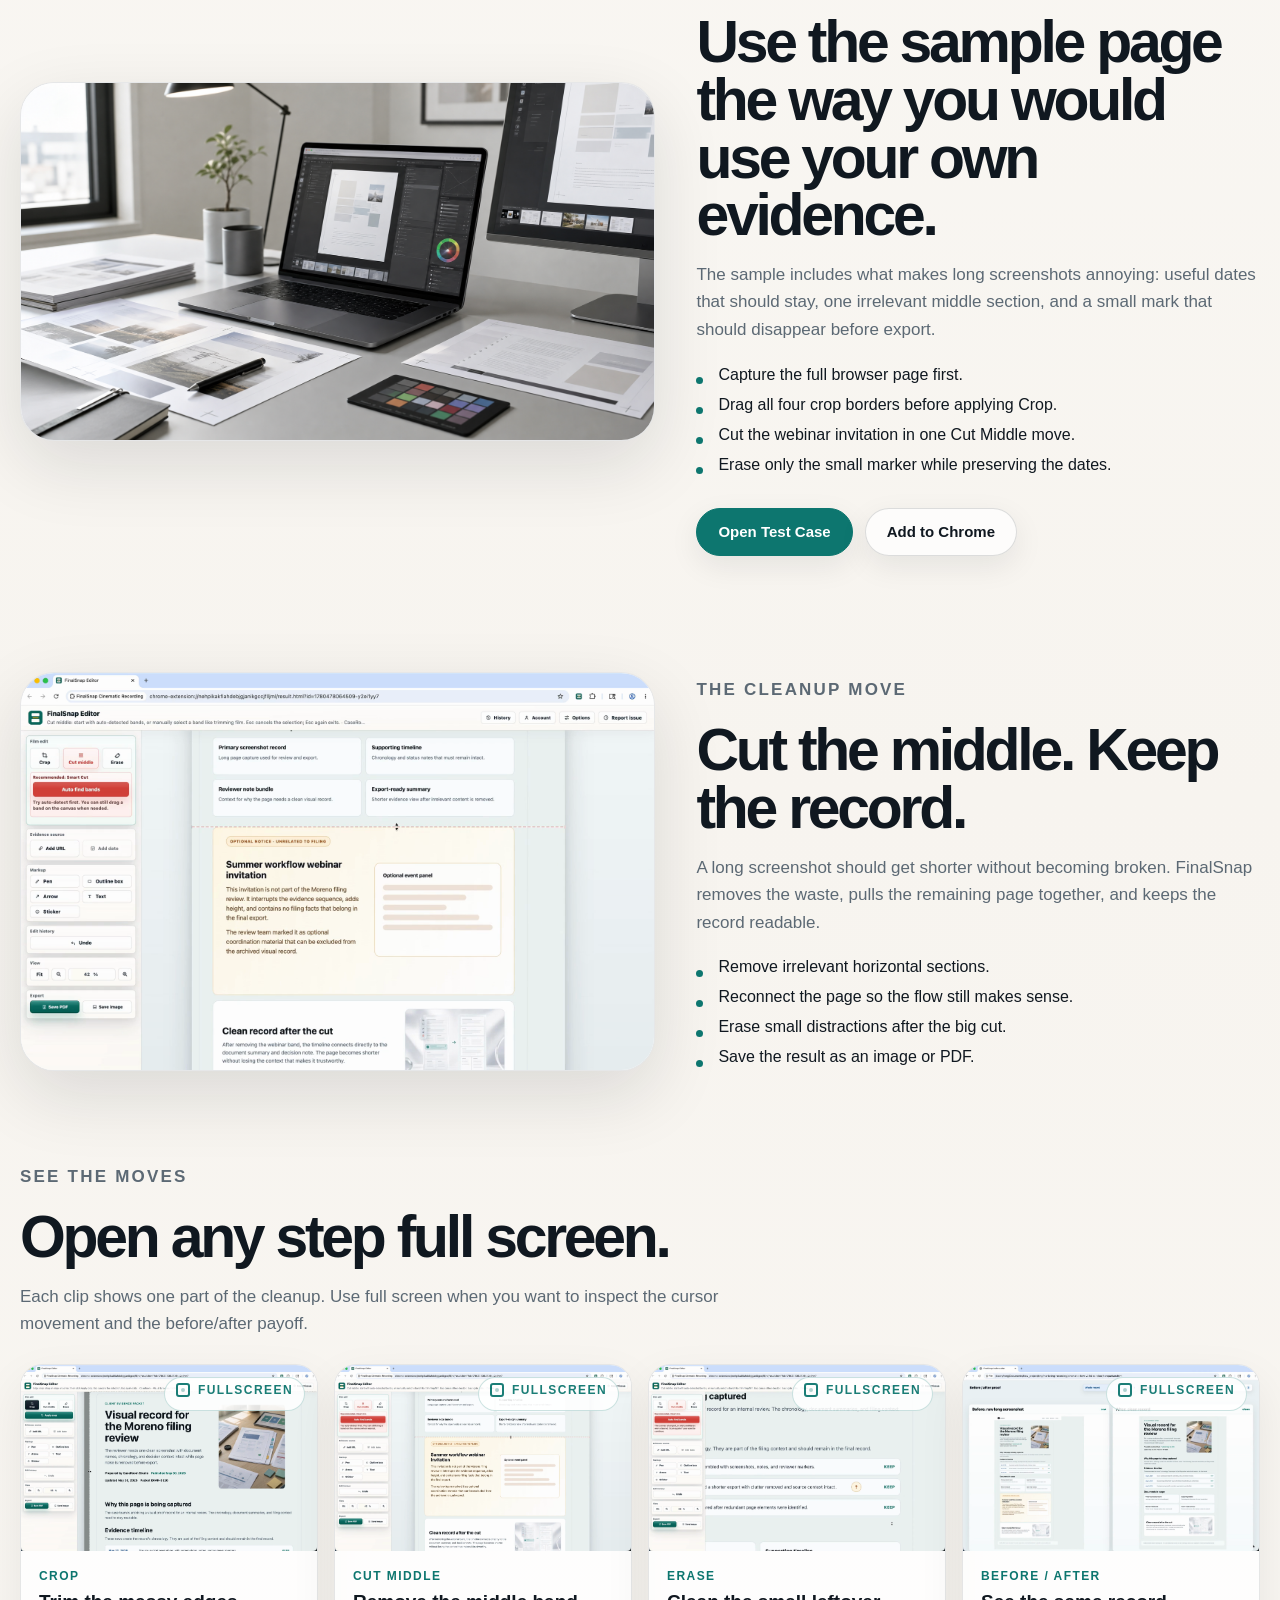
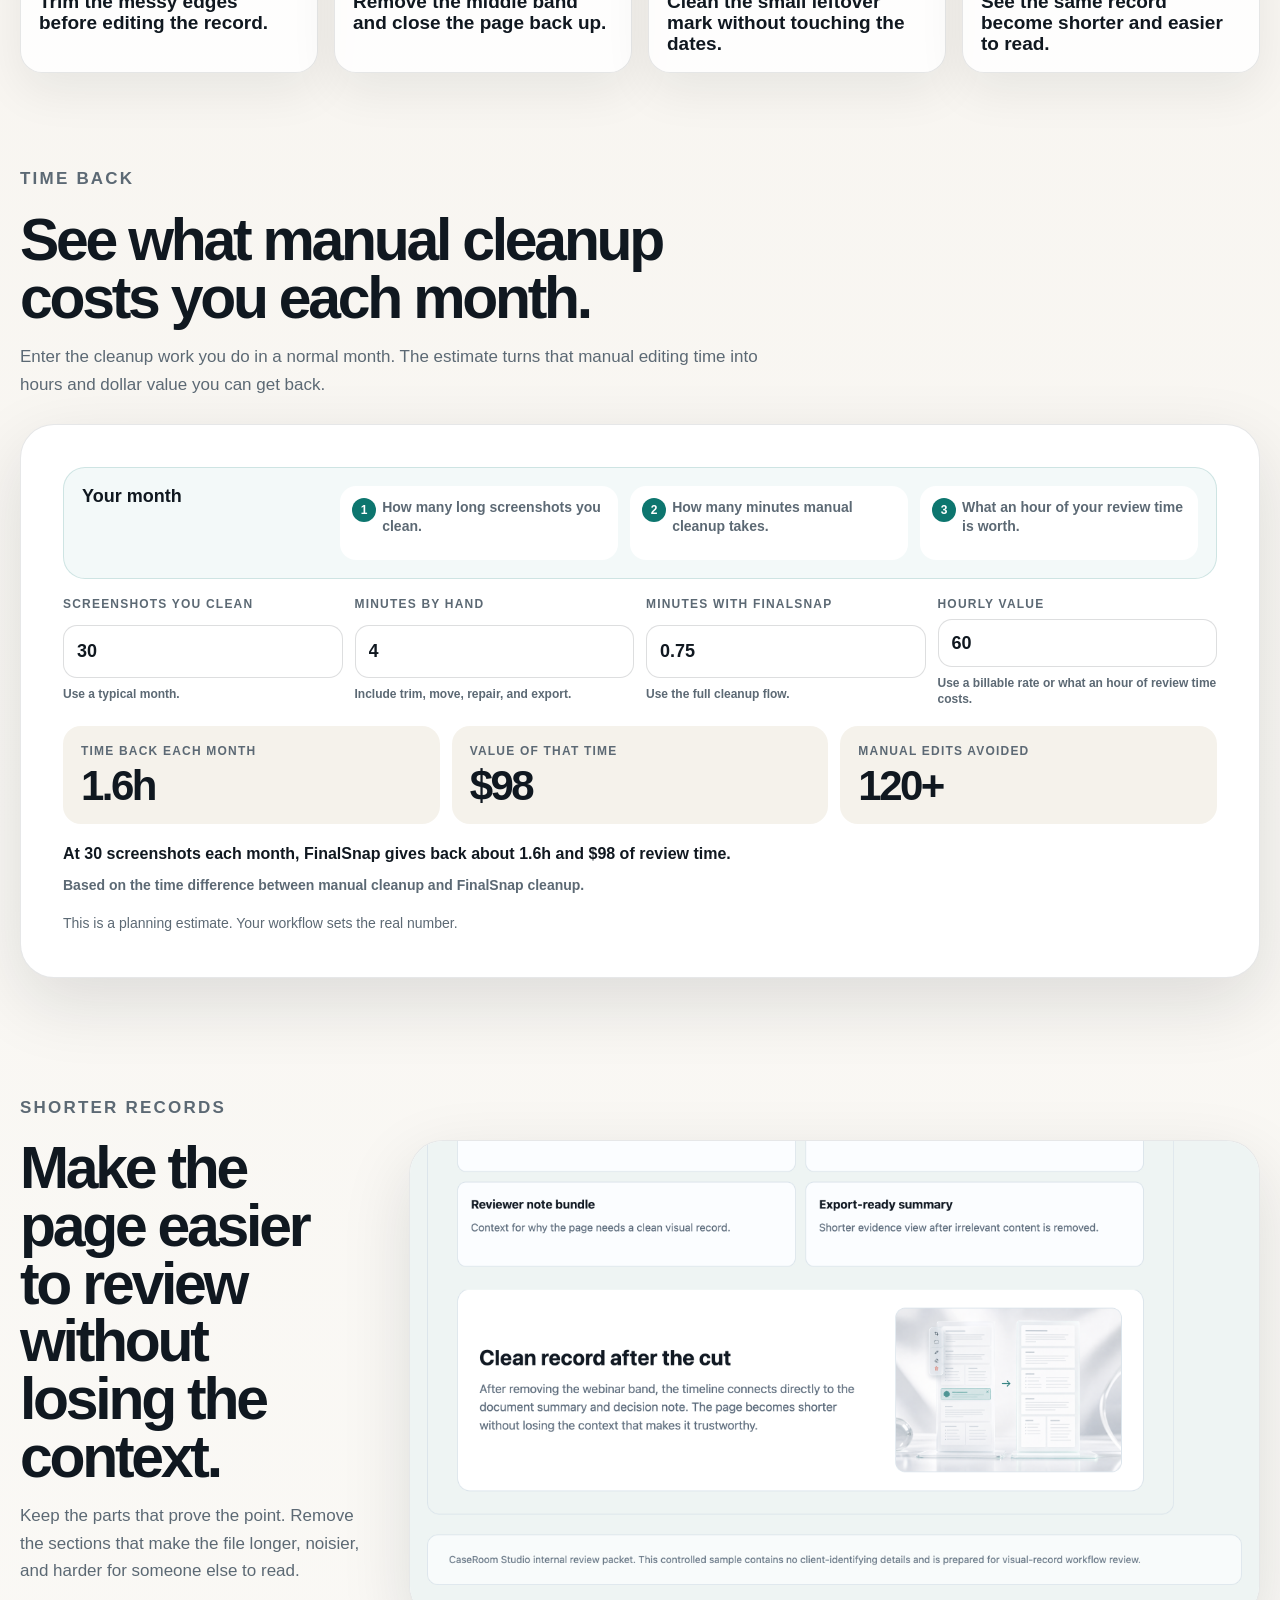
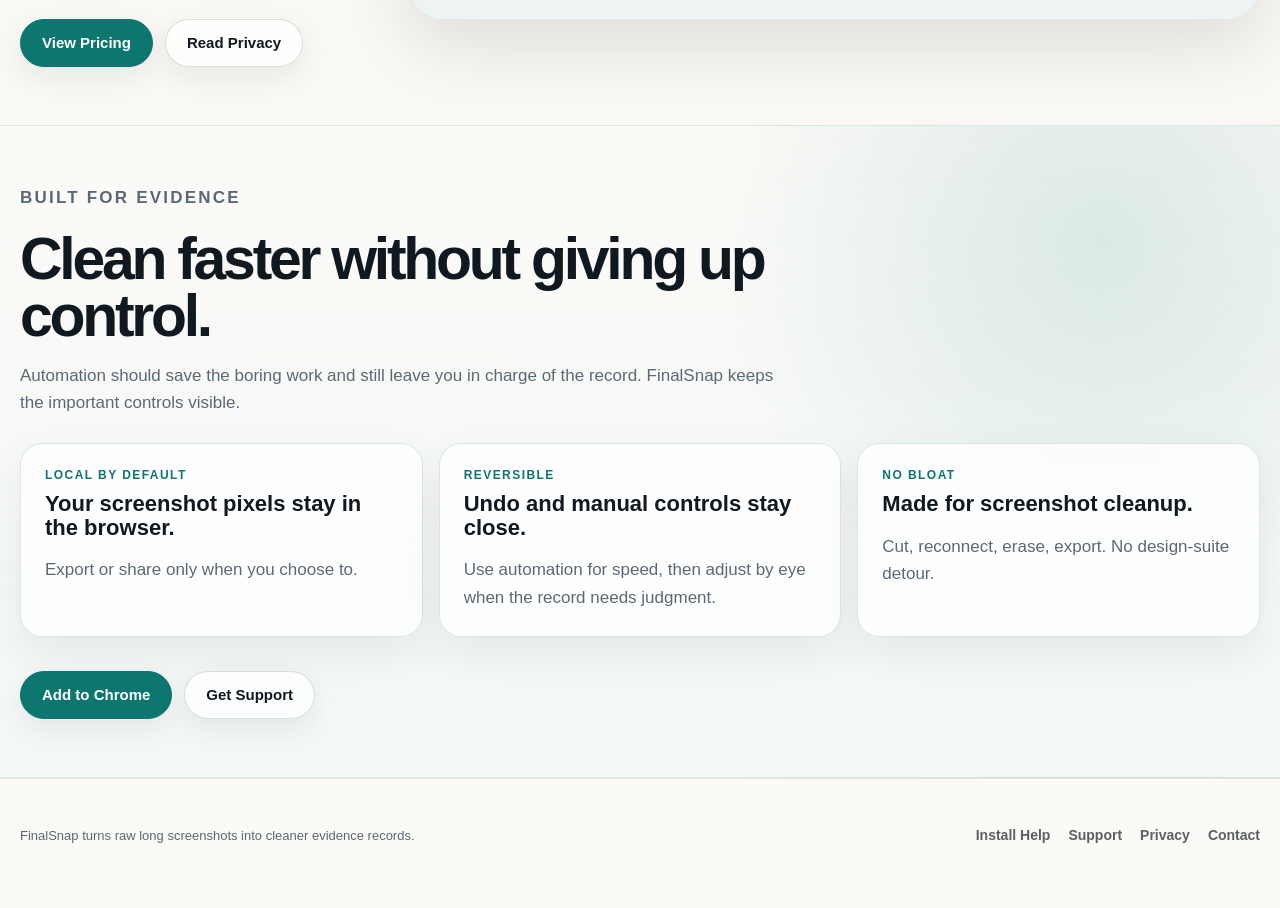
==== commit 91dc2e70: "Use clean homepage hero loop" ====
--- a/index.html
+++ b/index.html
@@ -16,7 +16,7 @@
     <meta name="twitter:description" content="Cut, reconnect, erase, and export clean evidence from long web screenshots.">
     <meta name="twitter:image" content="https://finalsnap.cc/assets/finalsnap-marquee.png">
     <link rel="icon" href="assets/store-icon-128.png">
-    <link rel="stylesheet" href="assets/site.css?v=20260603-v284-user-copy-clips">
+    <link rel="stylesheet" href="assets/site.css?v=20260603-v284-user-copy-clips-cleanhero">
     <script type="application/ld+json">
       {
         "@context": "https://schema.org",
@@ -82,8 +82,8 @@
             </div>
             <div class="media-card hero-demo" aria-label="FinalSnap editor demo cleaning a long evidence screenshot">
               <div class="media-zoom is-cinematic hero-video-stage">
-                <video autoplay muted loop playsinline poster="assets/finalsnap-caseroom-workflow-v284-poster.png?v=20260603-v284">
-                  <source src="assets/finalsnap-caseroom-workflow-v284.mp4?v=20260603-v284" type="video/mp4">
+                <video autoplay muted loop playsinline poster="assets/finalsnap-caseroom-workflow-v284-clean-loop-poster.png?v=20260603-v284-cleanhero">
+                  <source src="assets/finalsnap-caseroom-workflow-v284-clean-loop.mp4?v=20260603-v284-cleanhero" type="video/mp4">
                 </video>
                 <button class="video-fullscreen" type="button" aria-label="Watch FinalSnap demo fullscreen" data-fullscreen-target=".hero-demo">
                   <span aria-hidden="true" class="fullscreen-corners"></span>
--- a/assets/site.css
+++ b/assets/site.css
@@ -920,6 +920,169 @@
   padding-top: 26px;
 }
 
+.pricing-boundary-section {
+  border-top: 1px solid rgba(16, 24, 32, 0.08);
+  border-bottom: 1px solid rgba(16, 24, 32, 0.08);
+  background:
+    linear-gradient(90deg, rgba(16, 24, 32, 0.04), transparent 34%),
+    linear-gradient(180deg, rgba(255, 255, 255, 0.42), rgba(237, 241, 244, 0.62));
+}
+
+.boundary-hero {
+  display: grid;
+  grid-template-columns: minmax(0, 1.08fr) minmax(320px, 0.92fr);
+  align-items: end;
+  gap: 32px;
+  margin-bottom: 26px;
+}
+
+.boundary-hero h2 {
+  max-width: 820px;
+  margin: 0;
+  color: var(--ink);
+  font-size: 50px;
+  font-weight: 900;
+  letter-spacing: 0;
+  line-height: 0.98;
+}
+
+.boundary-hero p:not(.eyebrow) {
+  margin: 0 0 4px;
+  color: var(--muted);
+  font-size: 18px;
+  line-height: 1.55;
+}
+
+.boundary-grid {
+  display: grid;
+  grid-template-columns: minmax(0, 0.92fr) minmax(0, 1.08fr);
+  gap: 16px;
+}
+
+.boundary-panel {
+  min-height: 100%;
+  padding: 30px;
+  border: 1px solid rgba(16, 24, 32, 0.1);
+  border-radius: 8px;
+  background: rgba(255, 255, 255, 0.84);
+}
+
+.boundary-pro {
+  border-color: rgba(13, 118, 111, 0.36);
+  background:
+    linear-gradient(180deg, rgba(13, 118, 111, 0.12), rgba(255, 255, 255, 0.92)),
+    #fff;
+}
+
+.boundary-kicker {
+  display: block;
+  width: max-content;
+  margin-bottom: 18px;
+  padding: 7px 10px;
+  border: 1px solid rgba(16, 24, 32, 0.12);
+  border-radius: 999px;
+  background: rgba(255, 255, 255, 0.82);
+  color: var(--ink);
+  font-size: 12px;
+  font-weight: 900;
+  letter-spacing: 0.08em;
+  text-transform: uppercase;
+}
+
+.boundary-pro .boundary-kicker {
+  border-color: rgba(13, 118, 111, 0.32);
+  background: var(--accent);
+  color: #fff;
+}
+
+.boundary-panel h3 {
+  max-width: 560px;
+  margin: 0;
+  color: var(--ink);
+  font-size: 31px;
+  font-weight: 900;
+  letter-spacing: 0;
+  line-height: 1.04;
+}
+
+.boundary-panel p {
+  max-width: 620px;
+  margin: 14px 0 0;
+  color: var(--muted);
+  font-size: 16px;
+  line-height: 1.55;
+}
+
+.boundary-panel ul {
+  display: grid;
+  gap: 10px;
+  margin: 24px 0 0;
+  padding: 0;
+  list-style: none;
+}
+
+.boundary-panel li {
+  padding: 13px 14px;
+  border: 1px solid rgba(16, 24, 32, 0.08);
+  border-radius: 8px;
+  background: rgba(255, 255, 255, 0.72);
+  color: var(--muted);
+  font-size: 15px;
+  line-height: 1.42;
+}
+
+.boundary-panel li strong {
+  color: var(--ink);
+}
+
+.boundary-flow {
+  display: grid;
+  grid-template-columns: repeat(5, minmax(0, 1fr));
+  margin-top: 16px;
+  border: 1px solid rgba(16, 24, 32, 0.1);
+  border-radius: 8px;
+  background: rgba(255, 255, 255, 0.78);
+  overflow: hidden;
+}
+
+.boundary-flow-item {
+  min-height: 112px;
+  padding: 18px;
+  border-right: 1px solid rgba(16, 24, 32, 0.08);
+}
+
+.boundary-flow-item:last-child {
+  border-right: 0;
+}
+
+.boundary-flow-item span,
+.boundary-flow-item strong {
+  display: block;
+}
+
+.boundary-flow-item span {
+  color: var(--ink);
+  font-size: 16px;
+  font-weight: 900;
+}
+
+.boundary-flow-item strong {
+  margin-top: 20px;
+  color: var(--muted);
+  font-size: 13px;
+  font-weight: 900;
+  letter-spacing: 0.08em;
+  text-transform: uppercase;
+}
+
+.boundary-flow-item.is-pro {
+  background: rgba(13, 118, 111, 0.08);
+}
+
+.boundary-flow-item.is-pro strong {
+  color: var(--accent);
+}
+
 .comparison {
   width: 100%;
   border-collapse: collapse;
@@ -1020,6 +1183,8 @@
   .card-grid,
   .plan-grid,
   .summary-grid,
+  .boundary-hero,
+  .boundary-grid,
   .story-grid,
   .clip-grid,
   .roi-grid,
@@ -1027,6 +1192,32 @@
     grid-template-columns: 1fr;
   }
 
+  .boundary-hero {
+    align-items: start;
+  }
+
+  .boundary-hero h2 {
+    font-size: 38px;
+  }
+
+  .boundary-flow {
+    grid-template-columns: 1fr;
+  }
+
+  .boundary-flow-item {
+    min-height: 0;
+    border-right: 0;
+    border-bottom: 1px solid rgba(16, 24, 32, 0.08);
+  }
+
+  .boundary-flow-item:last-child {
+    border-bottom: 0;
+  }
+
+  .boundary-flow-item strong {
+    margin-top: 8px;
+  }
+
   .roi-guide,
   .roi-guide ol {
     grid-template-columns: 1fr;
@@ -1062,6 +1253,19 @@
   .media-caption {
     align-items: flex-start;
     flex-direction: column;
+  }
+
+  .boundary-hero h2 {
+    font-size: 32px;
+    line-height: 1.04;
+  }
+
+  .boundary-panel {
+    padding: 22px;
+  }
+
+  .boundary-panel h3 {
+    font-size: 26px;
   }
 
   .comparison {
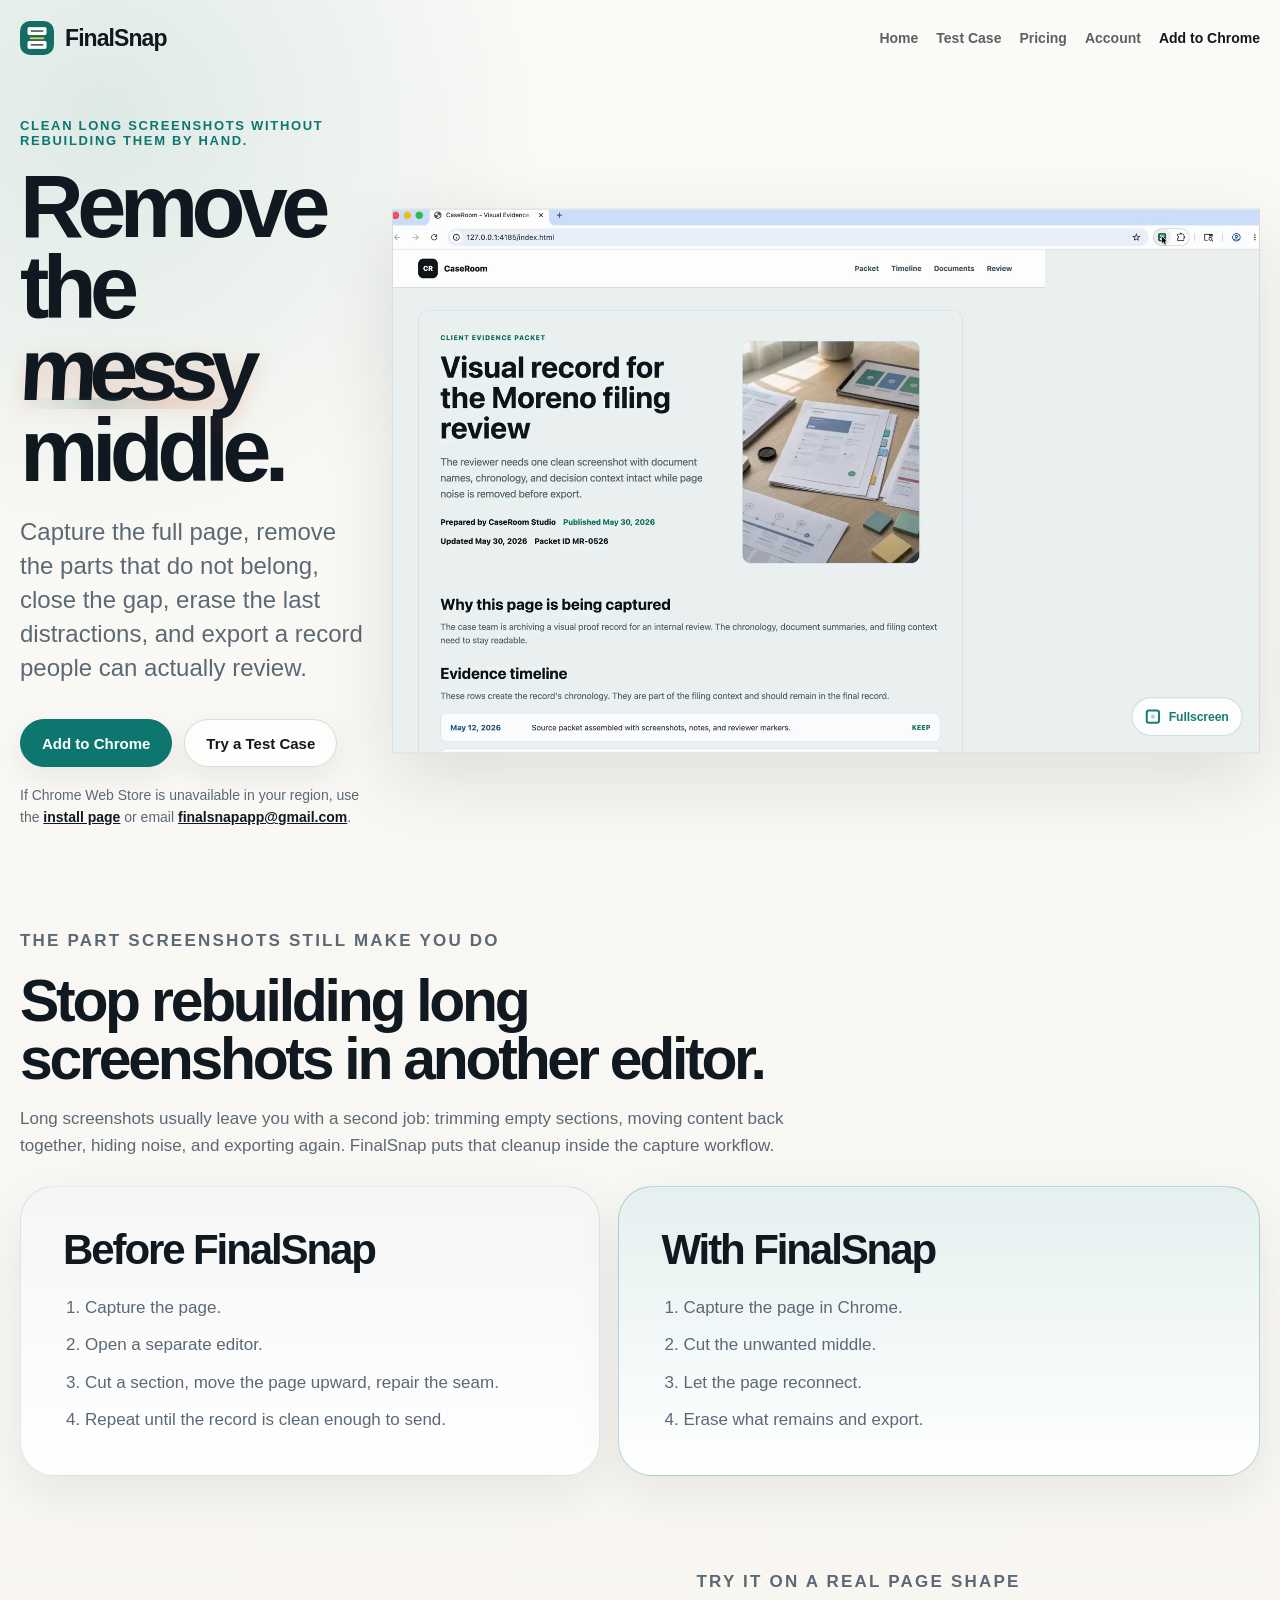
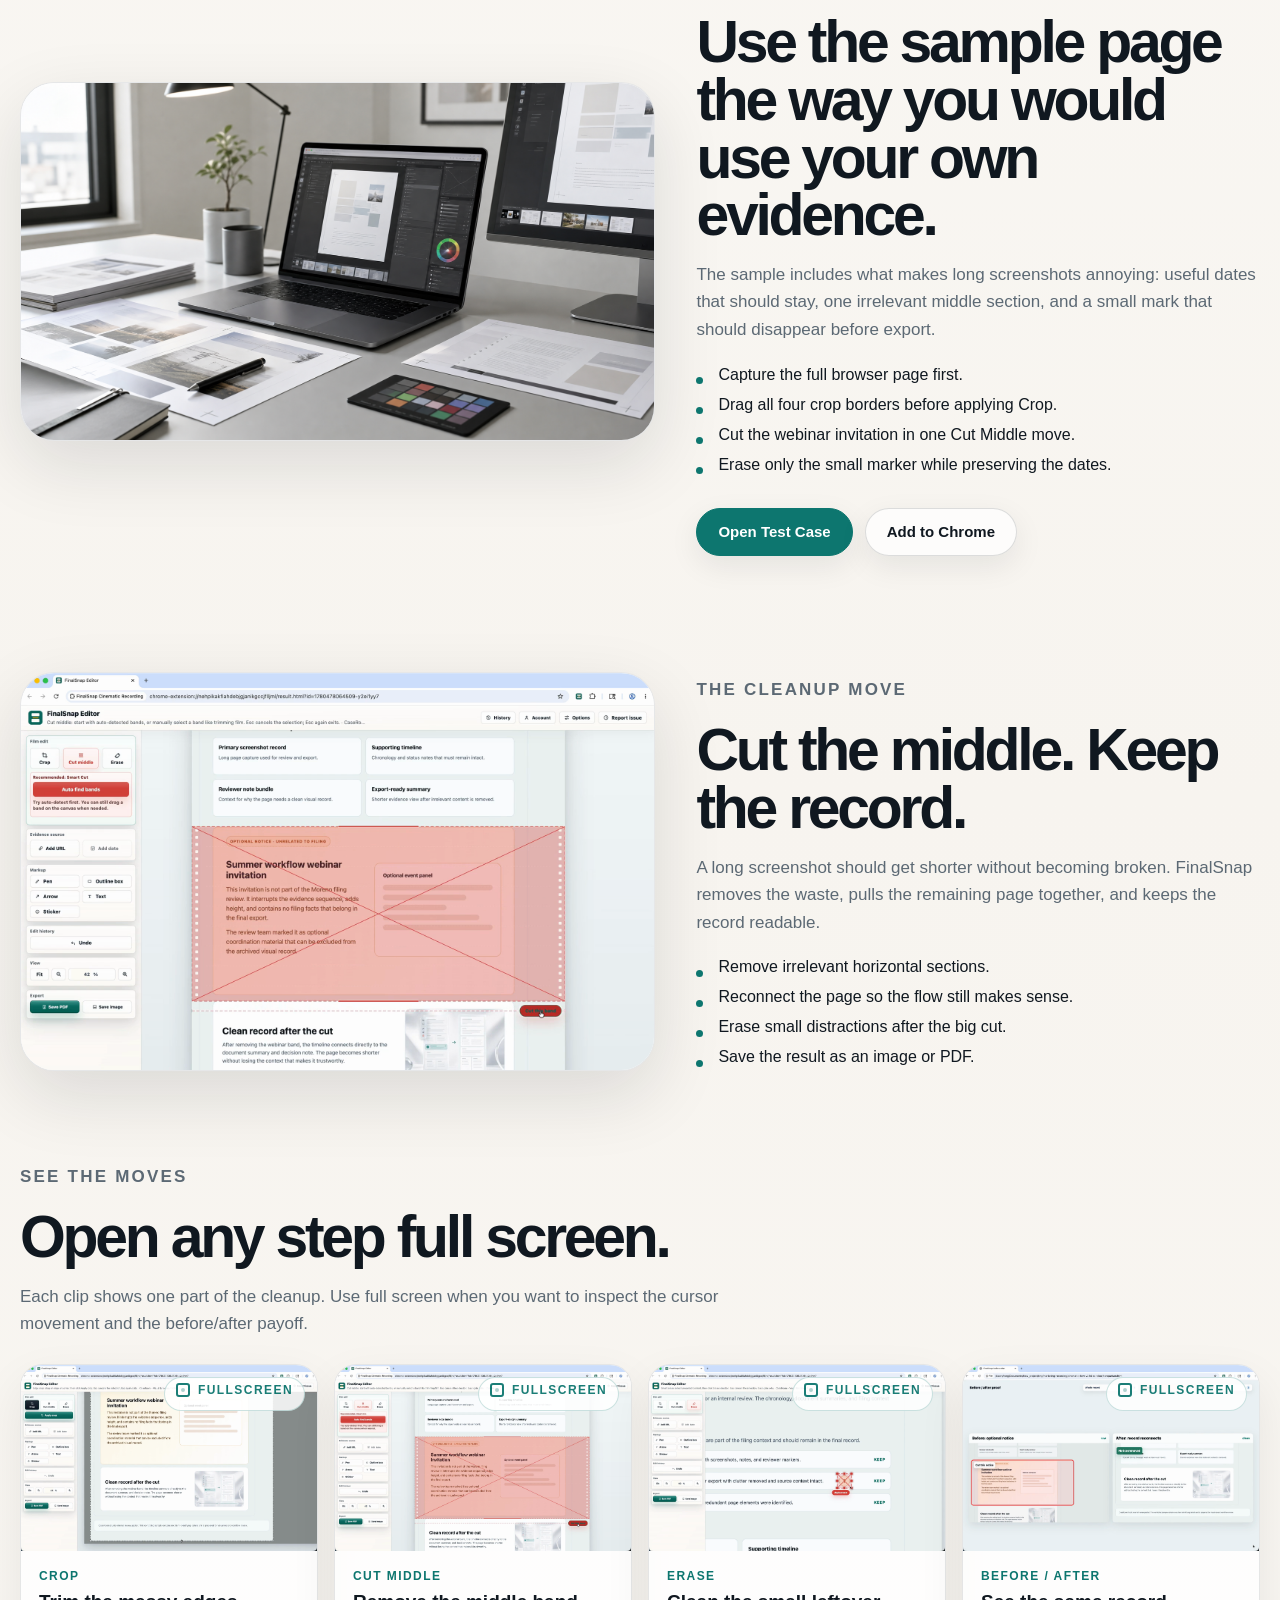
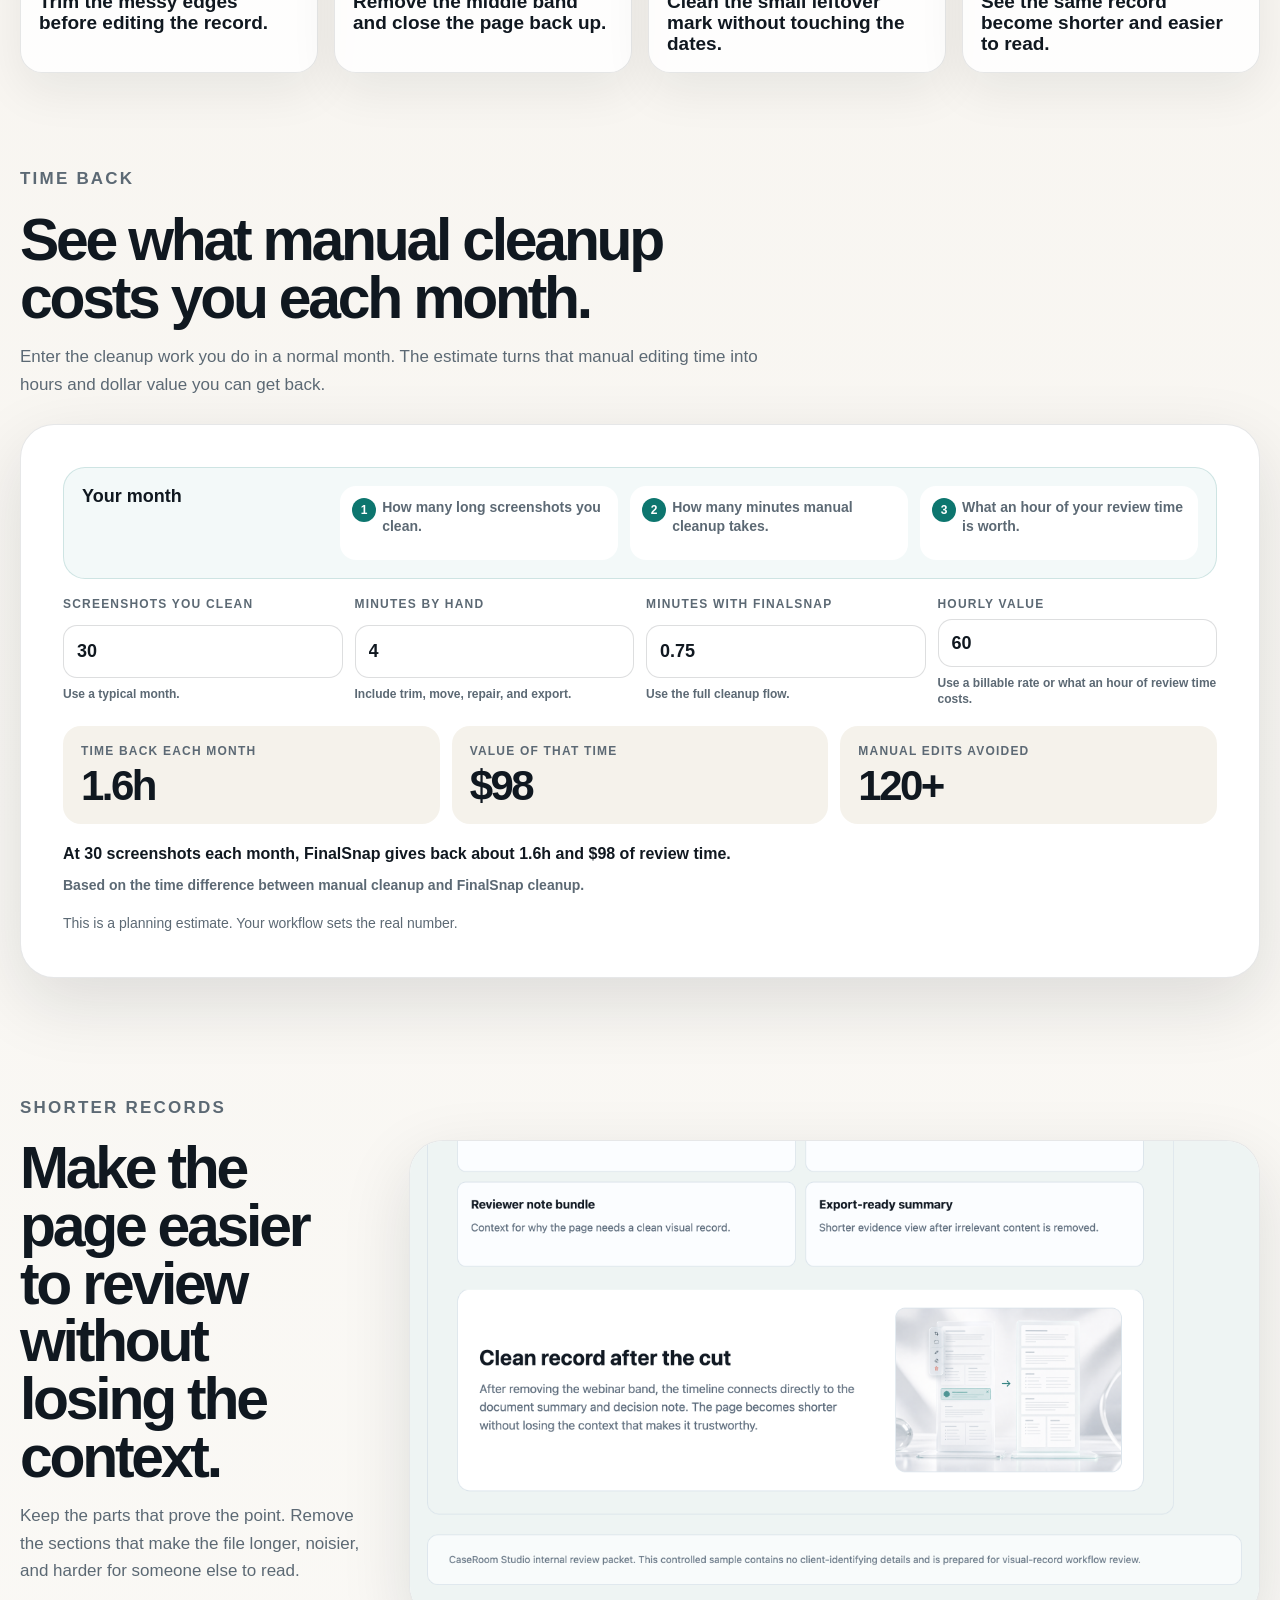
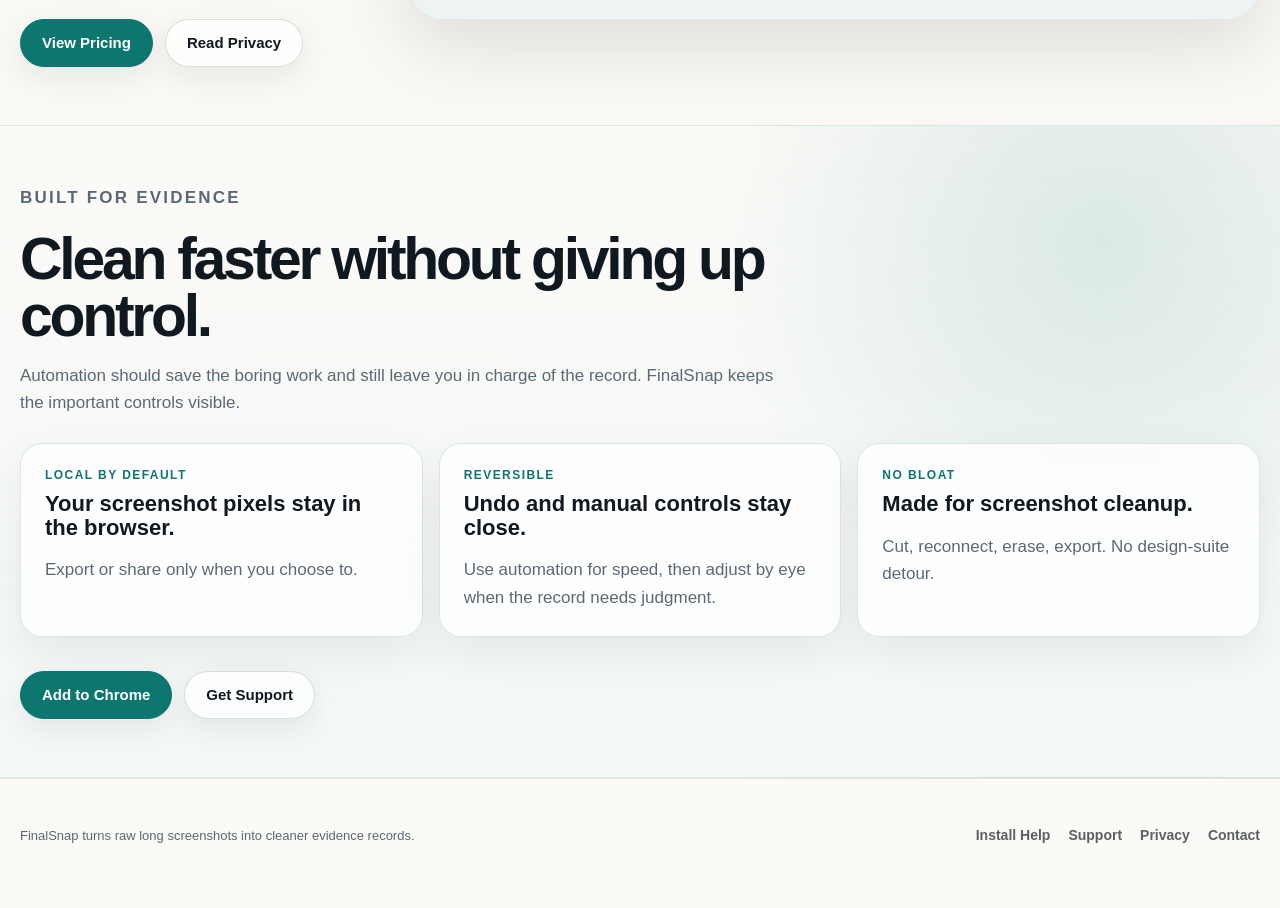
==== commit 624beb41: "Sync FinalSnap v284 marker-shift clips" ====
--- a/index.html
+++ b/index.html
@@ -192,8 +192,8 @@
             </div>
             <div class="clip-grid">
               <article class="clip-card">
-                <video autoplay muted loop playsinline preload="metadata" poster="assets/finalsnap-v284-clip-crop-edges-poster.png?v=20260603-v284">
-                  <source src="assets/finalsnap-v284-clip-crop-edges.mp4?v=20260603-v284" type="video/mp4">
+                <video autoplay muted loop playsinline preload="metadata" poster="assets/finalsnap-v284-clip-crop-edges-poster.png?v=20260603-v284-marker-shift-preview">
+                  <source src="assets/finalsnap-v284-clip-crop-edges.mp4?v=20260603-v284-marker-shift-preview" type="video/mp4">
                 </video>
                 <button class="video-fullscreen clip-fullscreen" type="button" aria-label="Watch Crop clip fullscreen" data-fullscreen-target=".clip-card">
                   <span aria-hidden="true" class="fullscreen-corners"></span>
@@ -205,8 +205,8 @@
                 </div>
               </article>
               <article class="clip-card">
-                <video autoplay muted loop playsinline preload="metadata" poster="assets/finalsnap-v284-clip-cut-middle-reconnect-poster.png?v=20260603-v284">
-                  <source src="assets/finalsnap-v284-clip-cut-middle-reconnect.mp4?v=20260603-v284" type="video/mp4">
+                <video autoplay muted loop playsinline preload="metadata" poster="assets/finalsnap-v284-clip-cut-middle-reconnect-poster.png?v=20260603-v284-marker-shift-preview">
+                  <source src="assets/finalsnap-v284-clip-cut-middle-reconnect.mp4?v=20260603-v284-marker-shift-preview" type="video/mp4">
                 </video>
                 <button class="video-fullscreen clip-fullscreen" type="button" aria-label="Watch Cut Middle clip fullscreen" data-fullscreen-target=".clip-card">
                   <span aria-hidden="true" class="fullscreen-corners"></span>
@@ -218,8 +218,8 @@
                 </div>
               </article>
               <article class="clip-card">
-                <video autoplay muted loop playsinline preload="metadata" poster="assets/finalsnap-v284-clip-smart-erase-noise-poster.png?v=20260603-v284">
-                  <source src="assets/finalsnap-v284-clip-smart-erase-noise.mp4?v=20260603-v284" type="video/mp4">
+                <video autoplay muted loop playsinline preload="metadata" poster="assets/finalsnap-v284-clip-smart-erase-noise-poster.png?v=20260603-v284-marker-shift-preview">
+                  <source src="assets/finalsnap-v284-clip-smart-erase-noise.mp4?v=20260603-v284-marker-shift-preview" type="video/mp4">
                 </video>
                 <button class="video-fullscreen clip-fullscreen" type="button" aria-label="Watch Erase clip fullscreen" data-fullscreen-target=".clip-card">
                   <span aria-hidden="true" class="fullscreen-corners"></span>
@@ -231,8 +231,8 @@
                 </div>
               </article>
               <article class="clip-card">
-                <video autoplay muted loop playsinline preload="metadata" poster="assets/finalsnap-v284-clip-before-after-clean-record-poster.png?v=20260603-v284">
-                  <source src="assets/finalsnap-v284-clip-before-after-clean-record.mp4?v=20260603-v284" type="video/mp4">
+                <video autoplay muted loop playsinline preload="metadata" poster="assets/finalsnap-v284-clip-before-after-clean-record-poster.png?v=20260603-v284-marker-shift-preview">
+                  <source src="assets/finalsnap-v284-clip-before-after-clean-record.mp4?v=20260603-v284-marker-shift-preview" type="video/mp4">
                 </video>
                 <button class="video-fullscreen clip-fullscreen" type="button" aria-label="Watch Before After clip fullscreen" data-fullscreen-target=".clip-card">
                   <span aria-hidden="true" class="fullscreen-corners"></span>
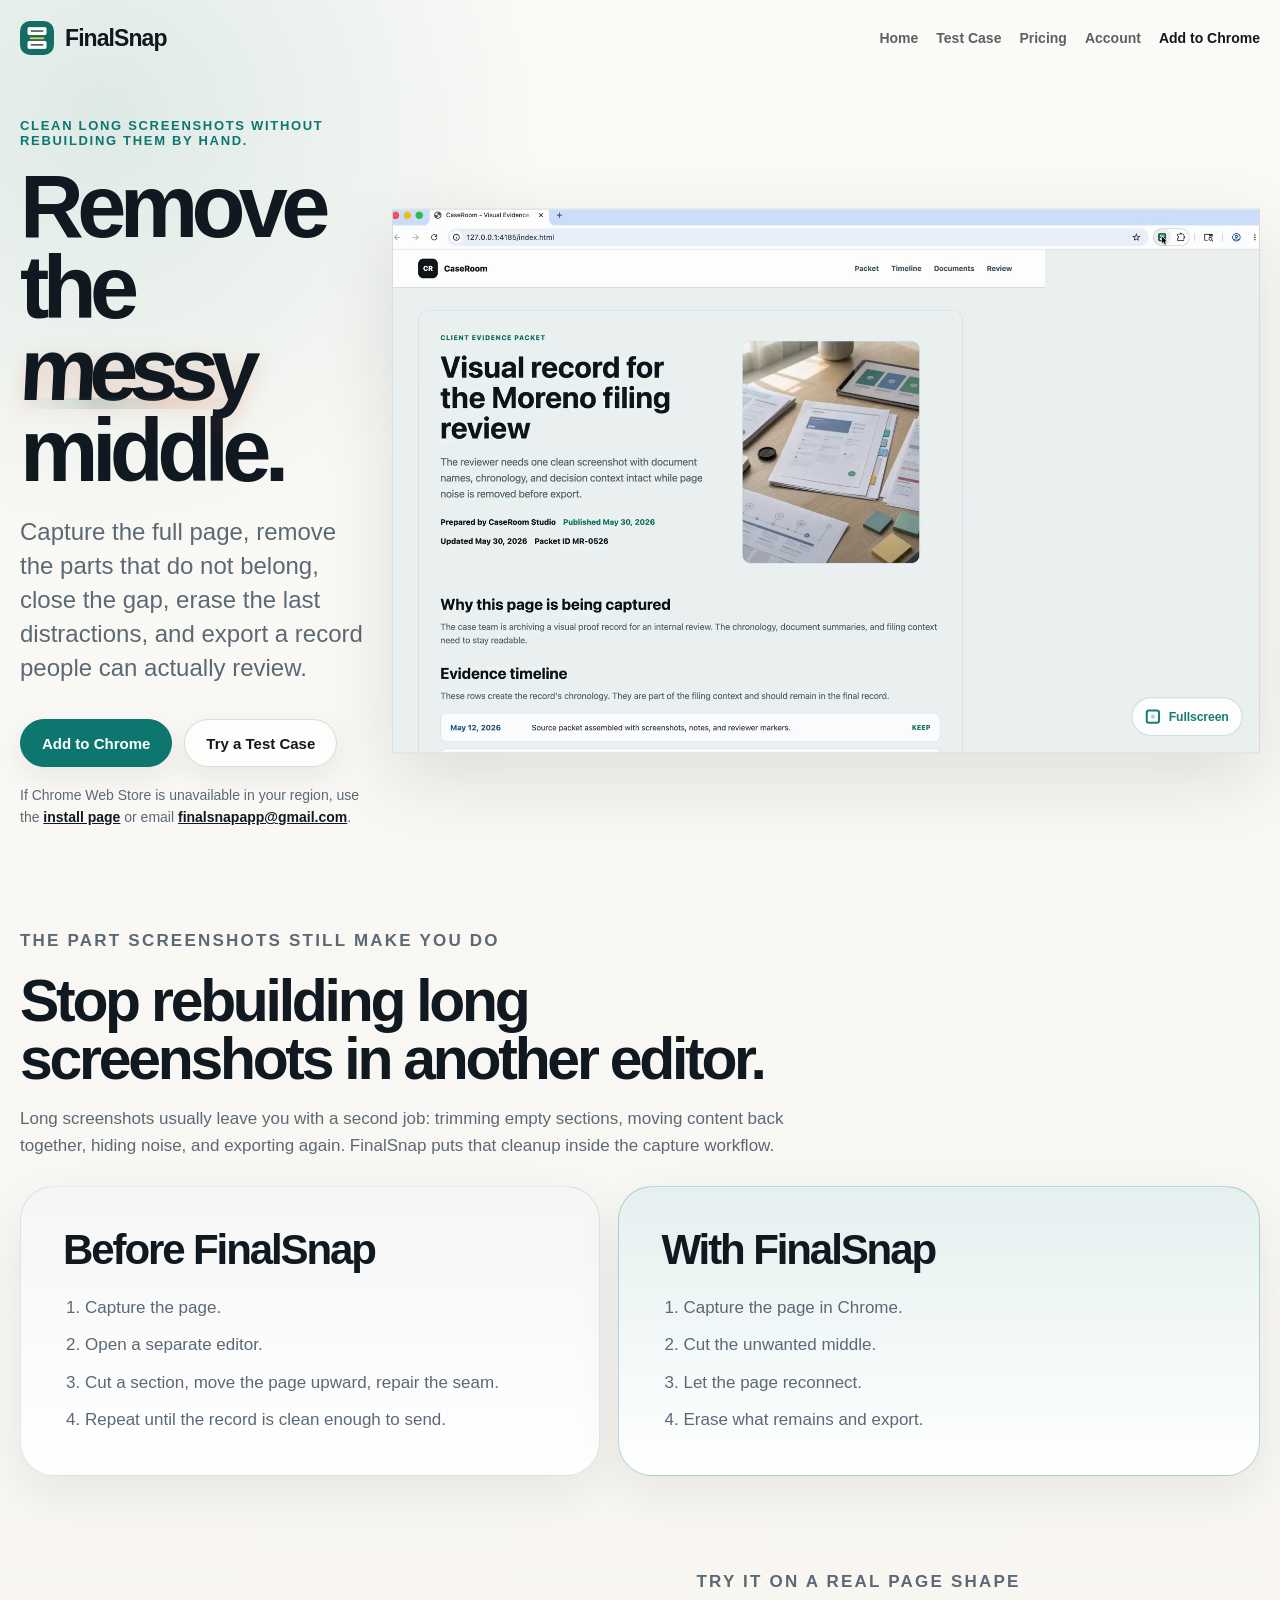
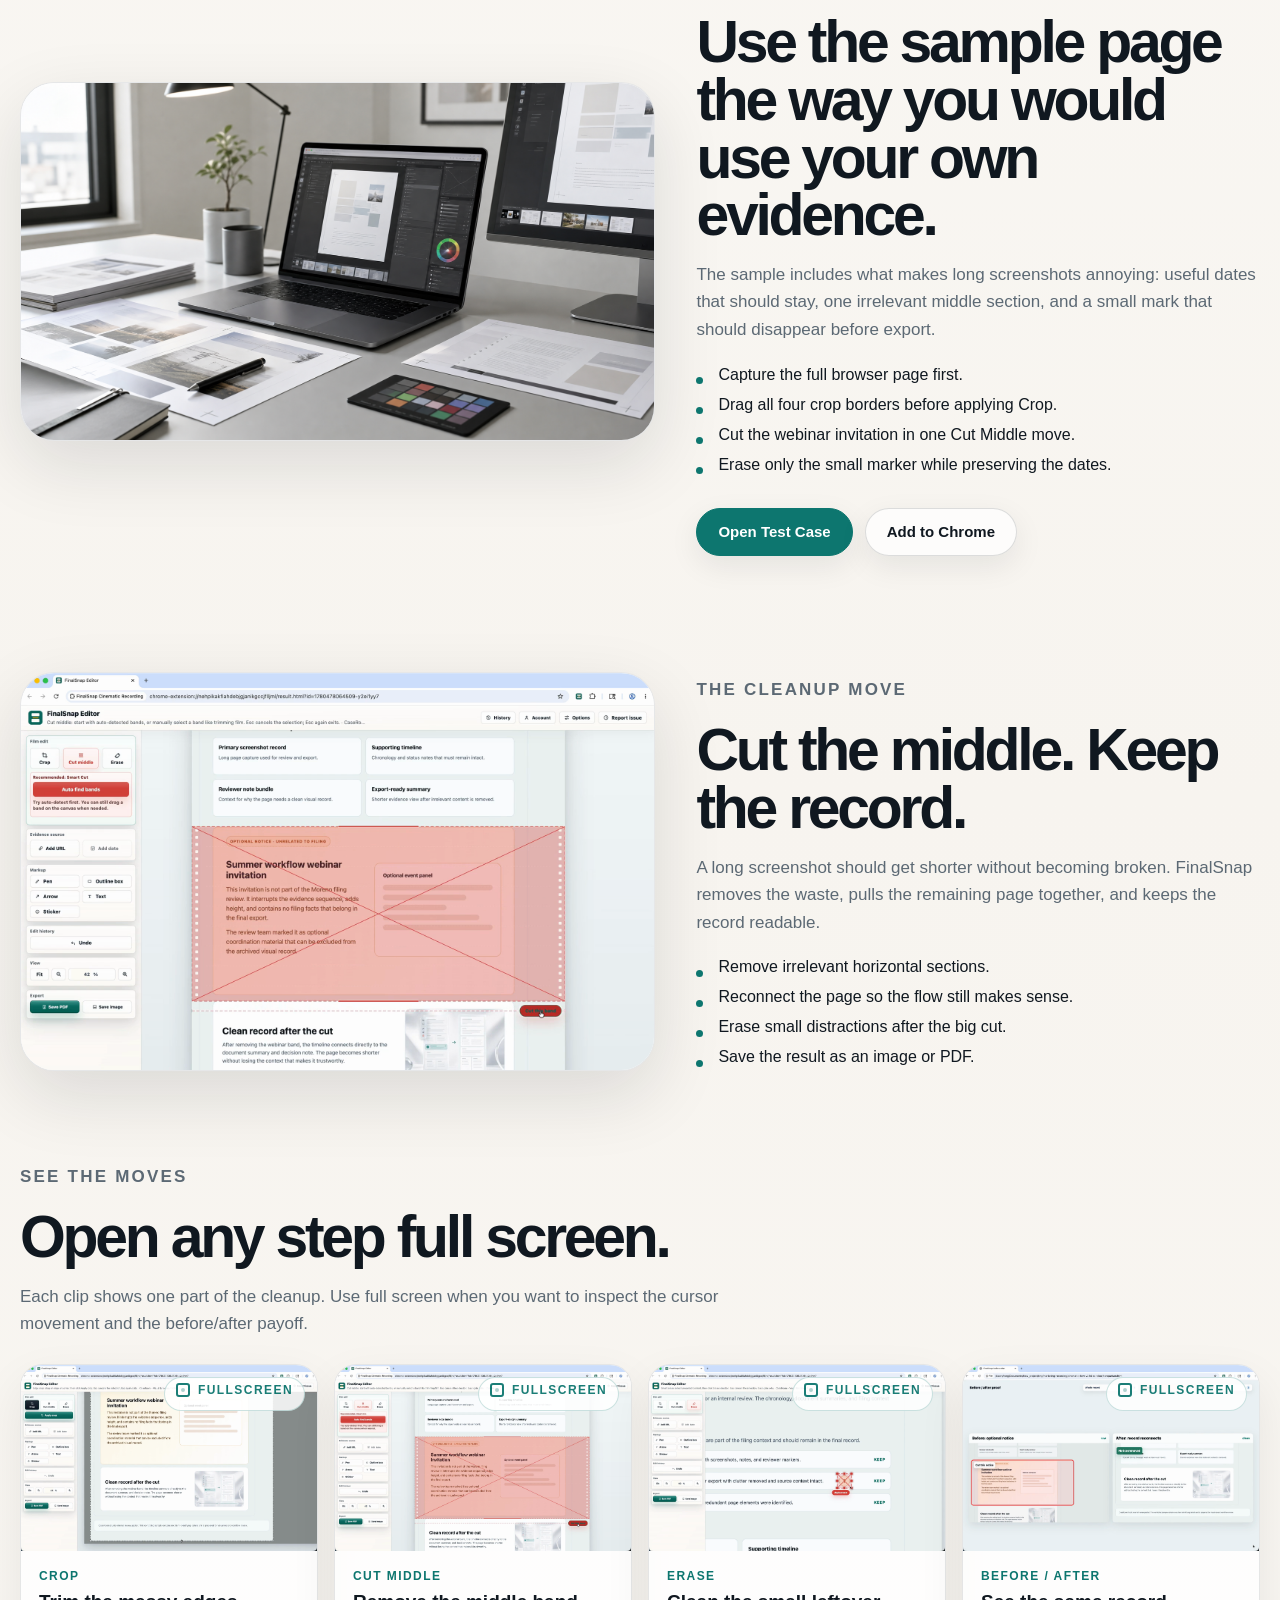
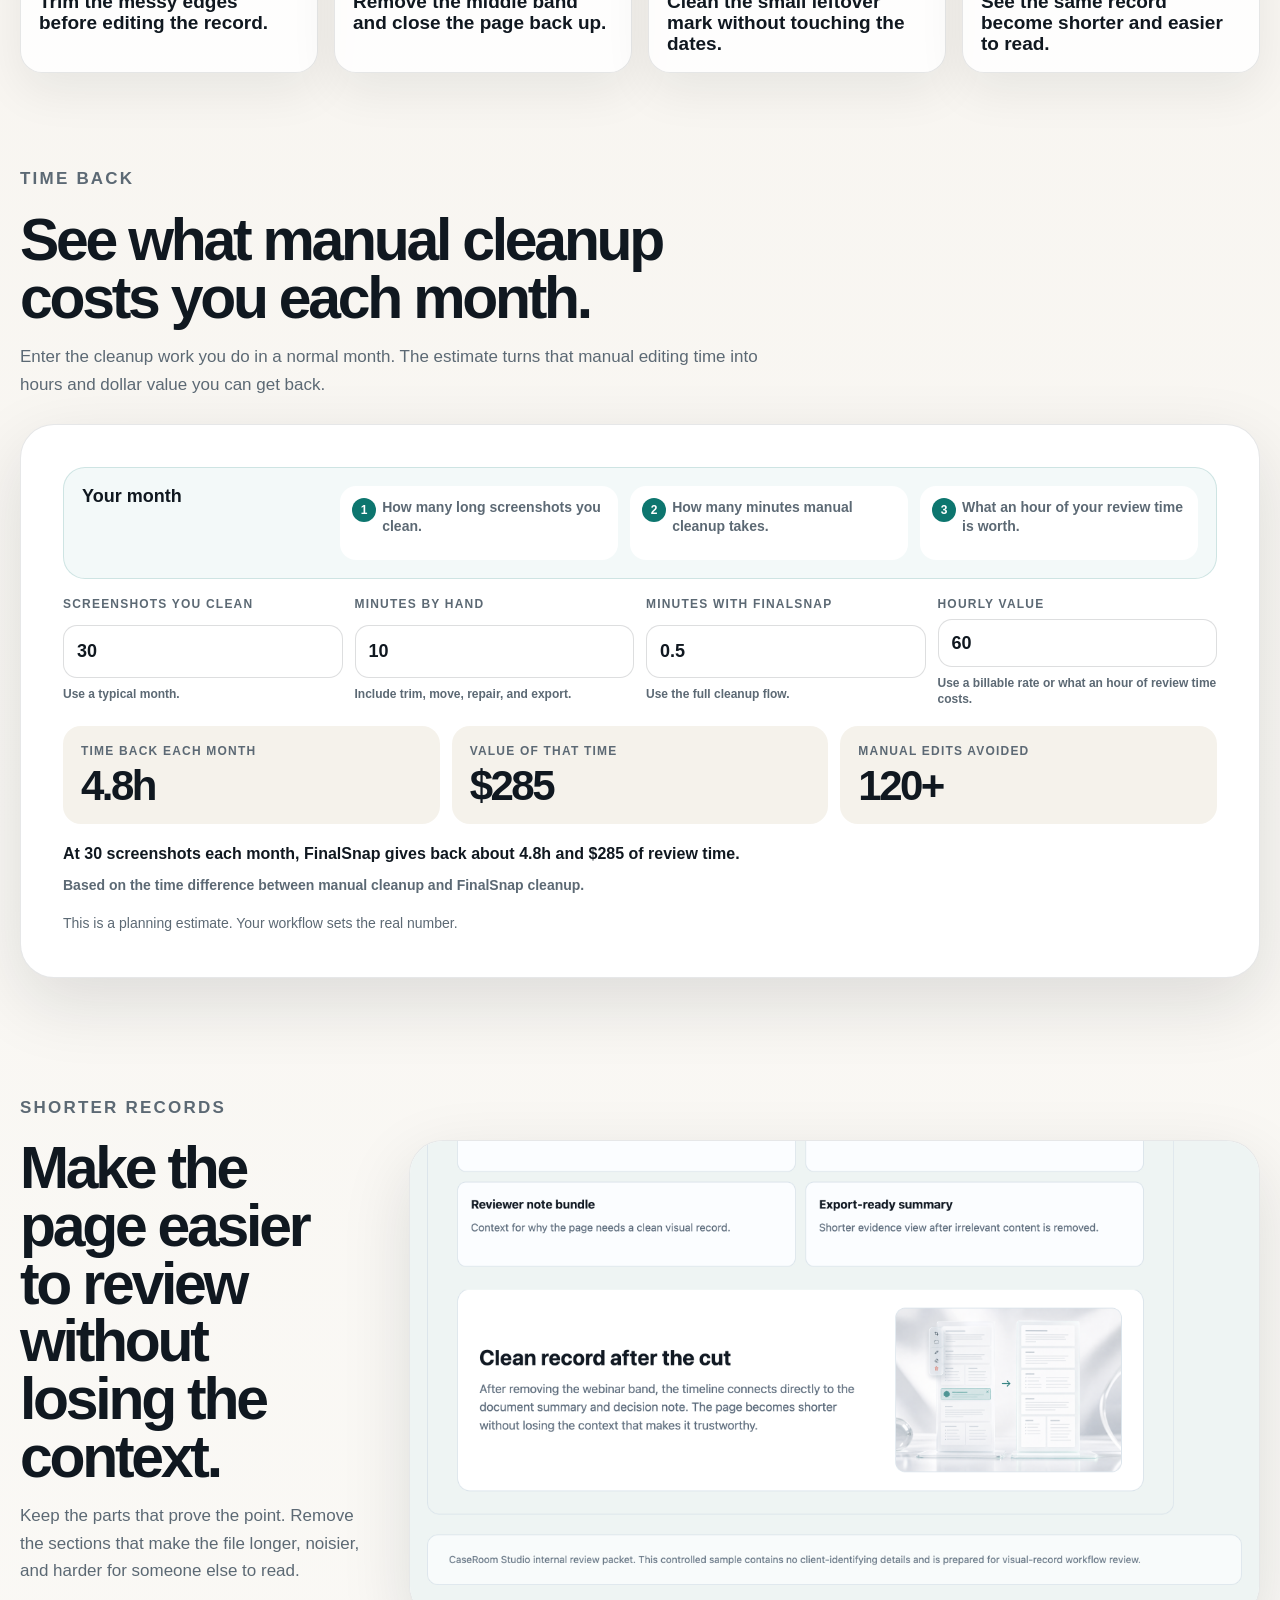
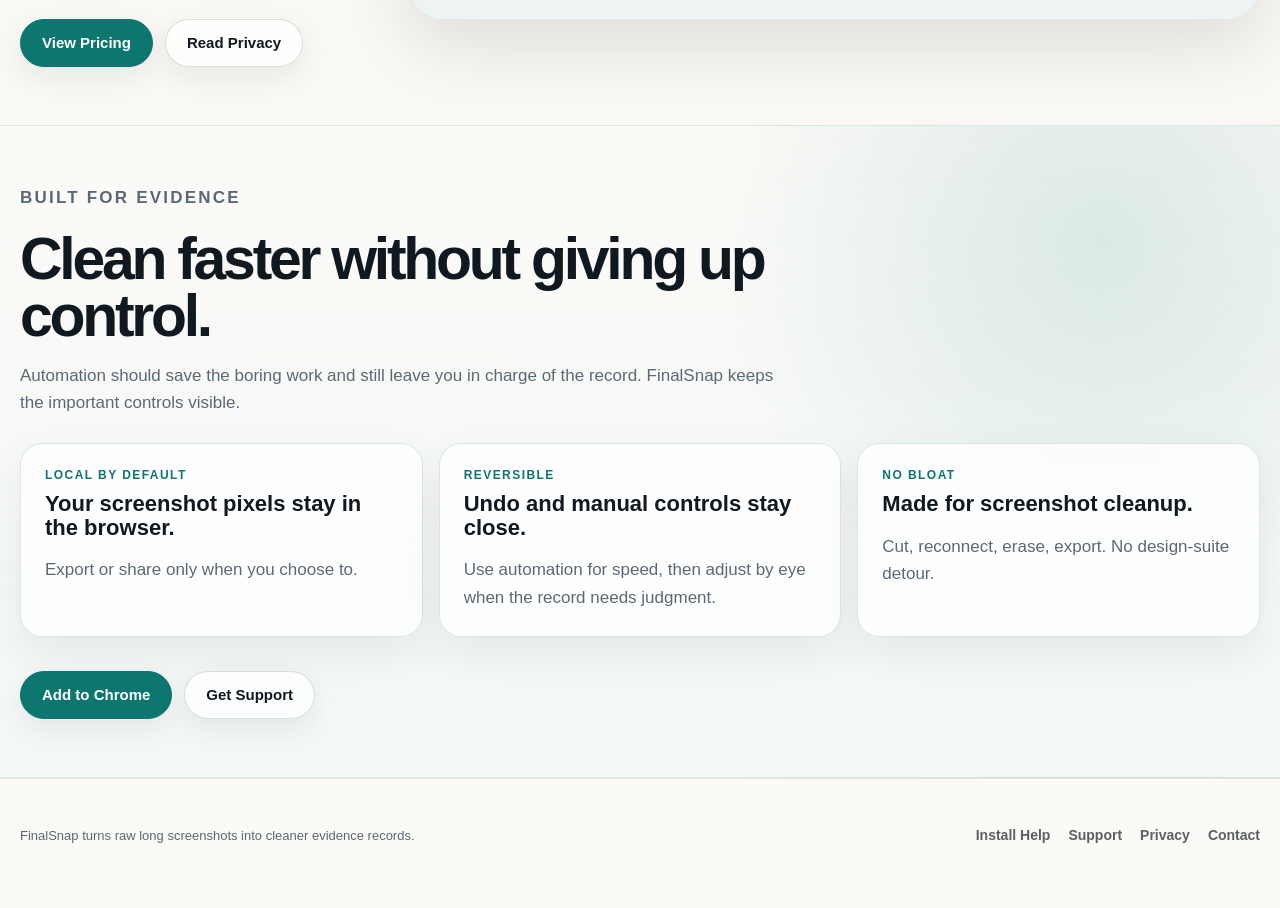
==== commit fe9fd2eb: "Sync FinalSnap ROI defaults" ====
--- a/index.html
+++ b/index.html
@@ -275,12 +275,12 @@
                 </div>
                 <div class="roi-field">
                   <label for="roiManual">Minutes by hand</label>
-                  <input id="roiManual" type="number" min="0" step="0.25" value="4">
+                  <input id="roiManual" type="number" min="0" step="0.25" value="10">
                   <span class="field-hint">Include trim, move, repair, and export.</span>
                 </div>
                 <div class="roi-field">
                   <label for="roiFinalSnap">Minutes with FinalSnap</label>
-                  <input id="roiFinalSnap" type="number" min="0" step="0.25" value="0.75">
+                  <input id="roiFinalSnap" type="number" min="0" step="0.25" value="0.5">
                   <span class="field-hint">Use the full cleanup flow.</span>
                 </div>
                 <div class="roi-field">
@@ -292,11 +292,11 @@
               <div class="roi-results" aria-live="polite">
                 <div class="roi-result">
                   <span>Time back each month</span>
-                  <strong id="roiHours">1.6h</strong>
+                  <strong id="roiHours">4.8h</strong>
                 </div>
                 <div class="roi-result">
                   <span>Value of that time</span>
-                  <strong id="roiValue">$98</strong>
+                  <strong id="roiValue">$285</strong>
                 </div>
                 <div class="roi-result">
                   <span>Manual edits avoided</span>
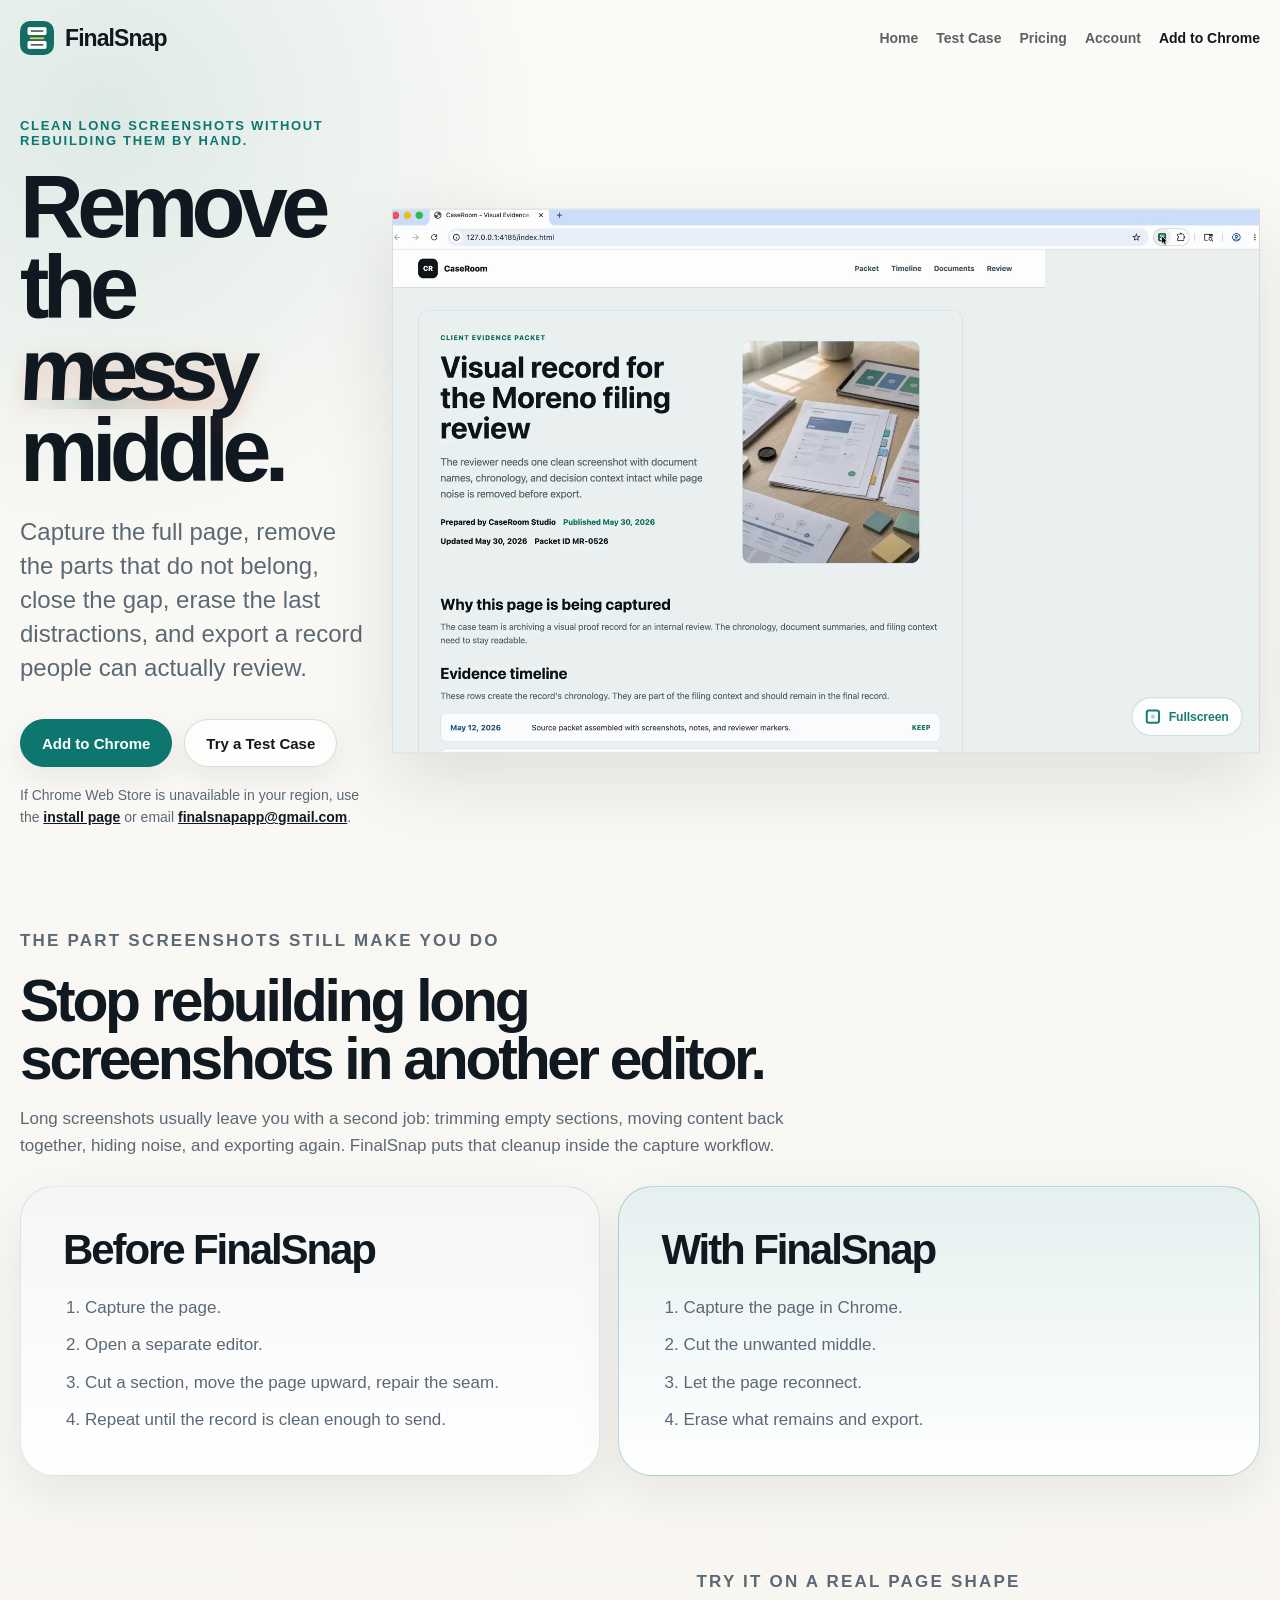
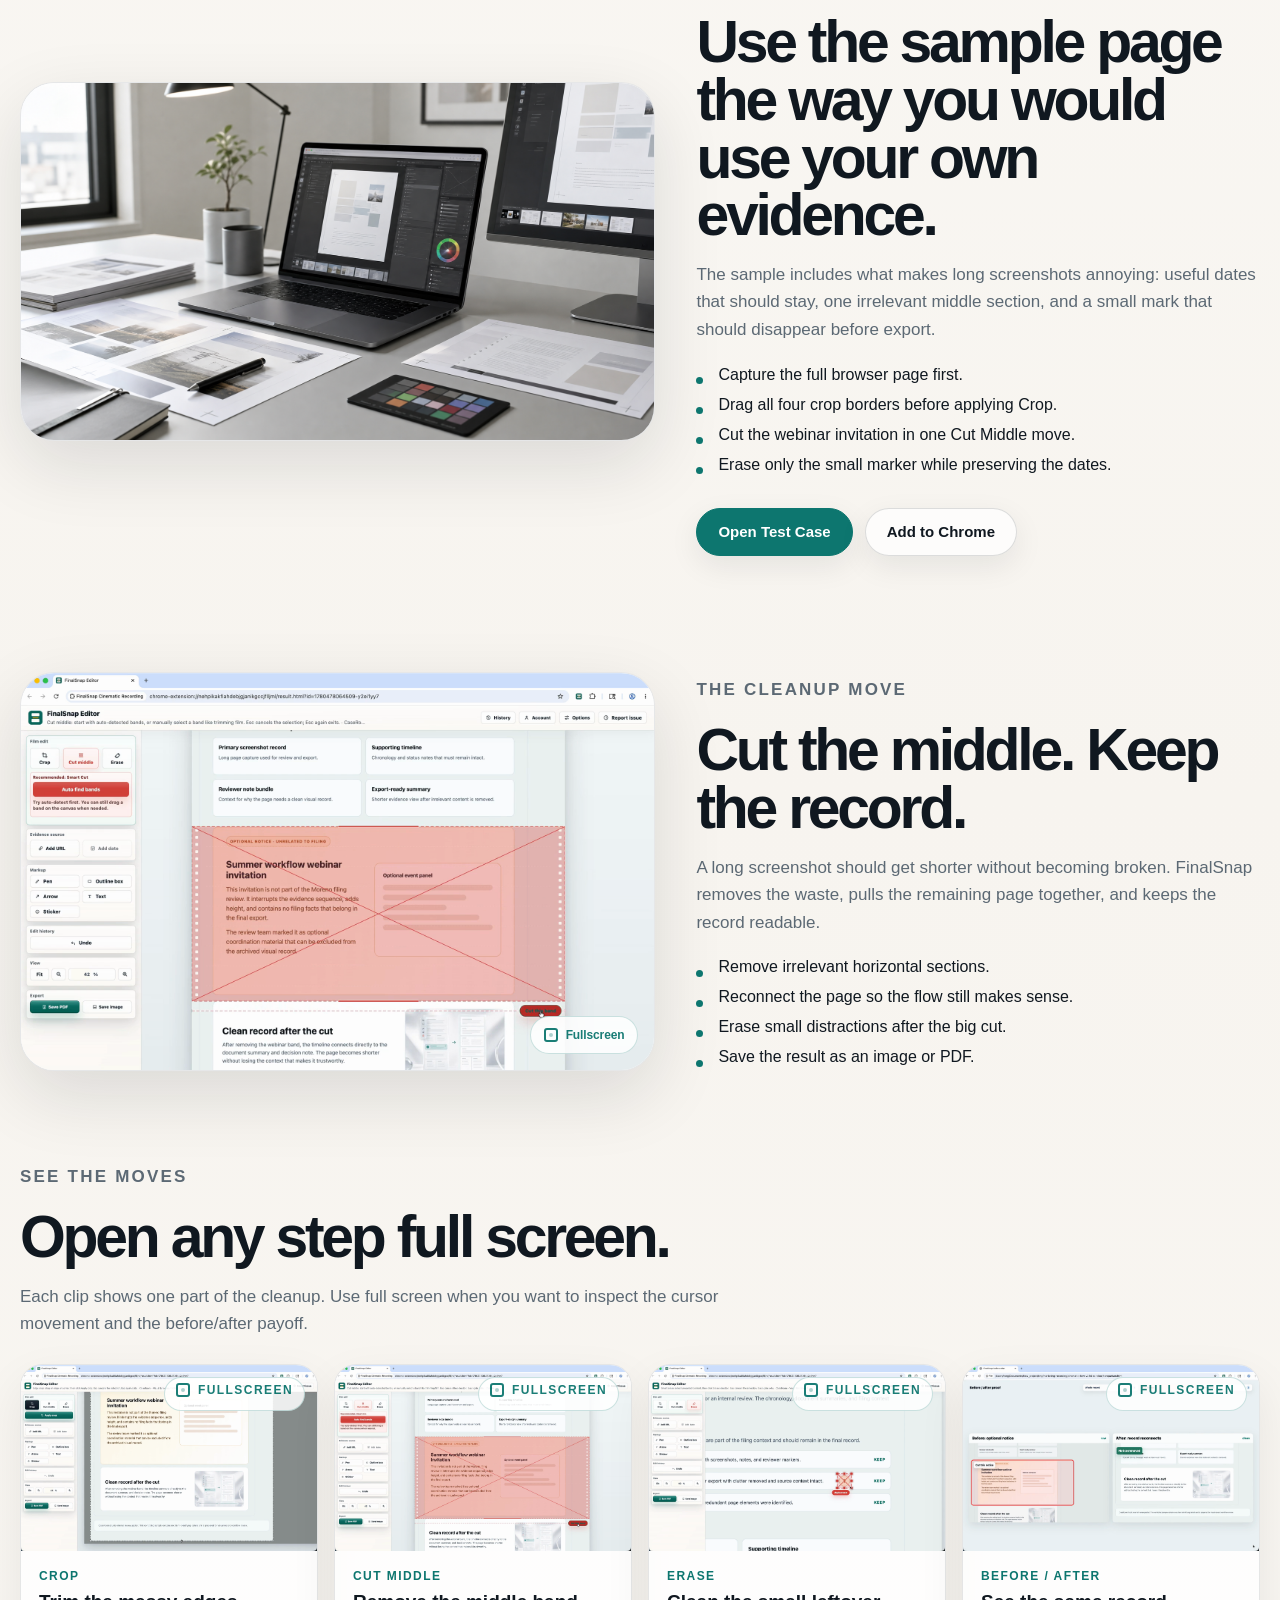
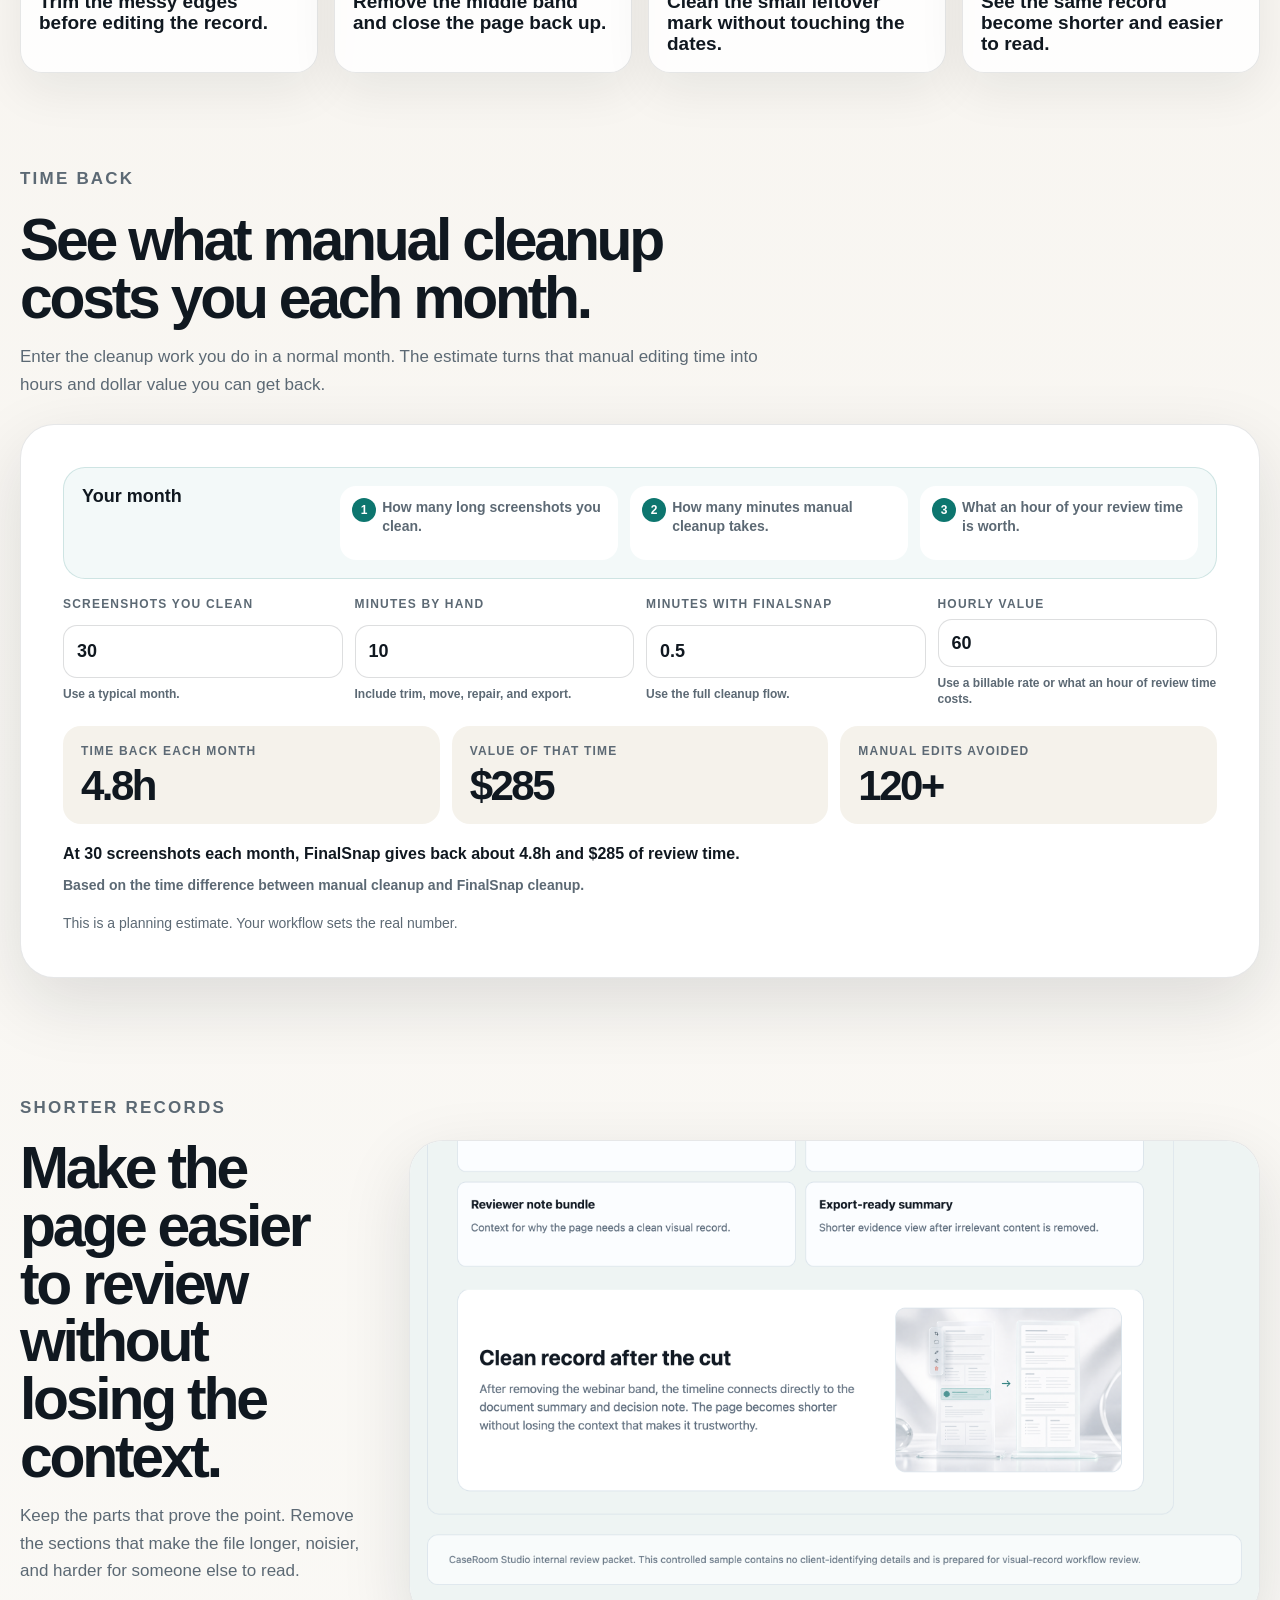
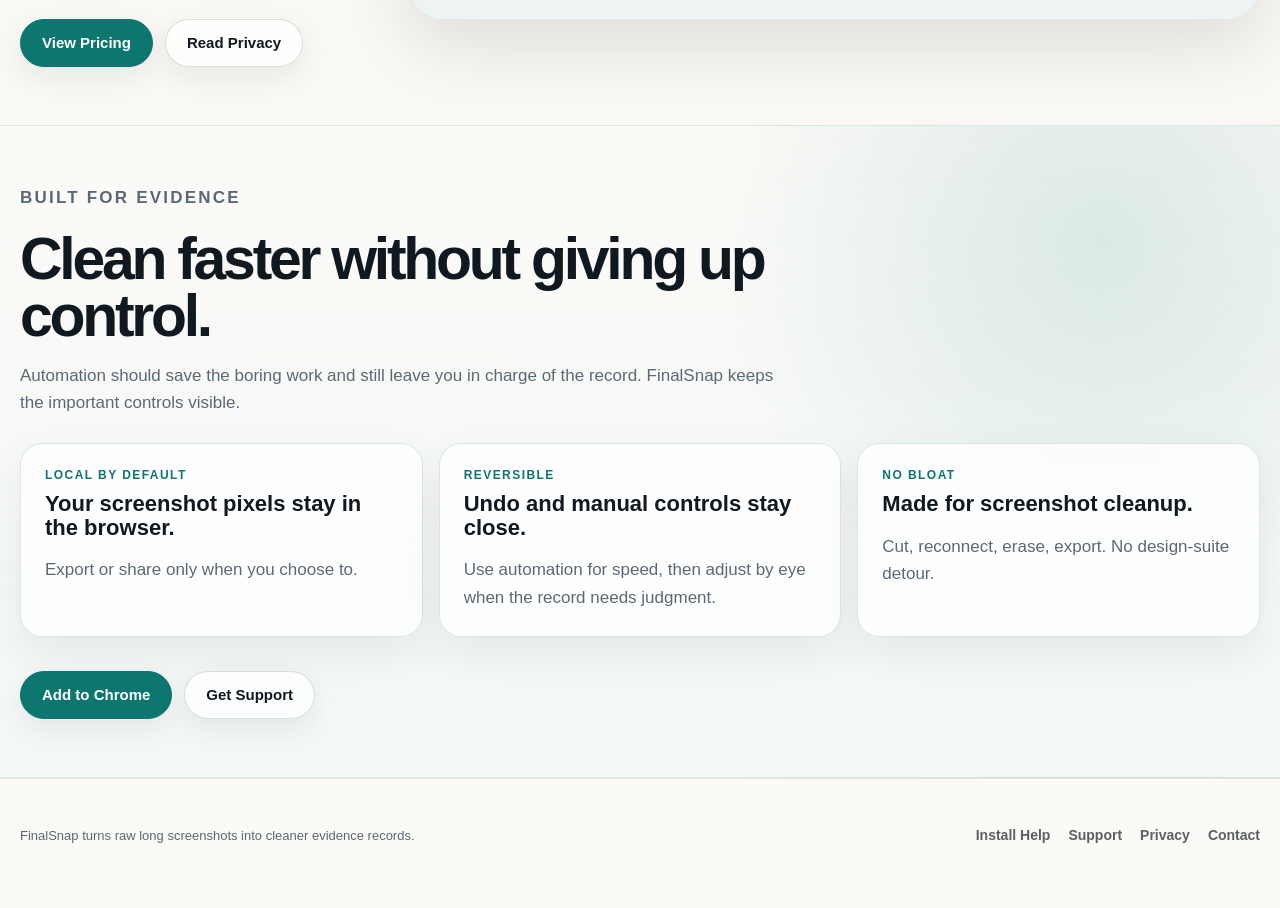
==== commit bafbaa4d: "Sync FinalSnap cleanup move video" ====
--- a/index.html
+++ b/index.html
@@ -158,8 +158,14 @@
 
         <section class="section">
           <div class="wrap split reverse">
-            <div class="media-card">
-              <img src="assets/finalsnap-v284-clip-cut-middle-reconnect-poster.png" alt="FinalSnap editor removing the middle of a long evidence screenshot and reconnecting the page.">
+            <div class="media-card cleanup-video-card">
+              <video autoplay muted loop playsinline preload="metadata" poster="assets/finalsnap-v284-clip-cut-middle-reconnect-poster.png?v=20260603-v284-marker-shift-preview">
+                <source src="assets/finalsnap-v284-clip-cut-middle-reconnect.mp4?v=20260603-v284-marker-shift-preview" type="video/mp4">
+              </video>
+              <button class="video-fullscreen" type="button" aria-label="Watch Cut Middle move fullscreen" data-fullscreen-target=".cleanup-video-card">
+                <span aria-hidden="true" class="fullscreen-corners"></span>
+                <span>Fullscreen</span>
+              </button>
             </div>
             <div class="split-copy">
               <p class="eyebrow">The cleanup move</p>
@@ -507,6 +513,11 @@
               window.open(source, "_blank", "noopener");
             }
           });
+        });
+
+        document.querySelectorAll("video[autoplay]").forEach(function (video) {
+          video.muted = true;
+          video.play().catch(function () {});
         });
 
         var screenshots = document.getElementById("roiScreenshots");
--- a/assets/site.css
+++ b/assets/site.css
@@ -258,6 +258,10 @@
   height: auto;
 }
 
+.cleanup-video-card {
+  position: relative;
+}
+
 .hero-demo {
   border-radius: 0;
   background: #eef4f3;
@@ -299,6 +303,8 @@
 .hero-video-stage:fullscreen,
 .hero-demo:fullscreen,
 .hero-demo.is-fullscreen-fallback,
+.cleanup-video-card:fullscreen,
+.cleanup-video-card.is-fullscreen-fallback,
 .clip-card:fullscreen,
 .clip-card.is-fullscreen-fallback {
   display: grid;
@@ -315,6 +321,7 @@
 }
 
 .hero-demo.is-fullscreen-fallback,
+.cleanup-video-card.is-fullscreen-fallback,
 .clip-card.is-fullscreen-fallback {
   position: fixed;
   inset: 0;
@@ -335,6 +342,8 @@
   transform-origin: center;
 }
 
+.cleanup-video-card:fullscreen video,
+.cleanup-video-card.is-fullscreen-fallback video,
 .clip-card:fullscreen video,
 .clip-card.is-fullscreen-fallback video {
   width: 100vw;
@@ -359,6 +368,8 @@
 .hero-demo:fullscreen .media-caption,
 .hero-demo.is-fullscreen-fallback .video-fullscreen,
 .hero-demo.is-fullscreen-fallback .media-caption,
+.cleanup-video-card:fullscreen .video-fullscreen,
+.cleanup-video-card.is-fullscreen-fallback .video-fullscreen,
 .clip-card:fullscreen .video-fullscreen,
 .clip-card:fullscreen div,
 .clip-card.is-fullscreen-fallback .video-fullscreen,
@@ -368,6 +379,7 @@
 
 .hero-video-stage:fullscreen::backdrop,
 .hero-demo:fullscreen::backdrop,
+.cleanup-video-card:fullscreen::backdrop,
 .clip-card:fullscreen::backdrop {
   background: #eef4f3;
 }
